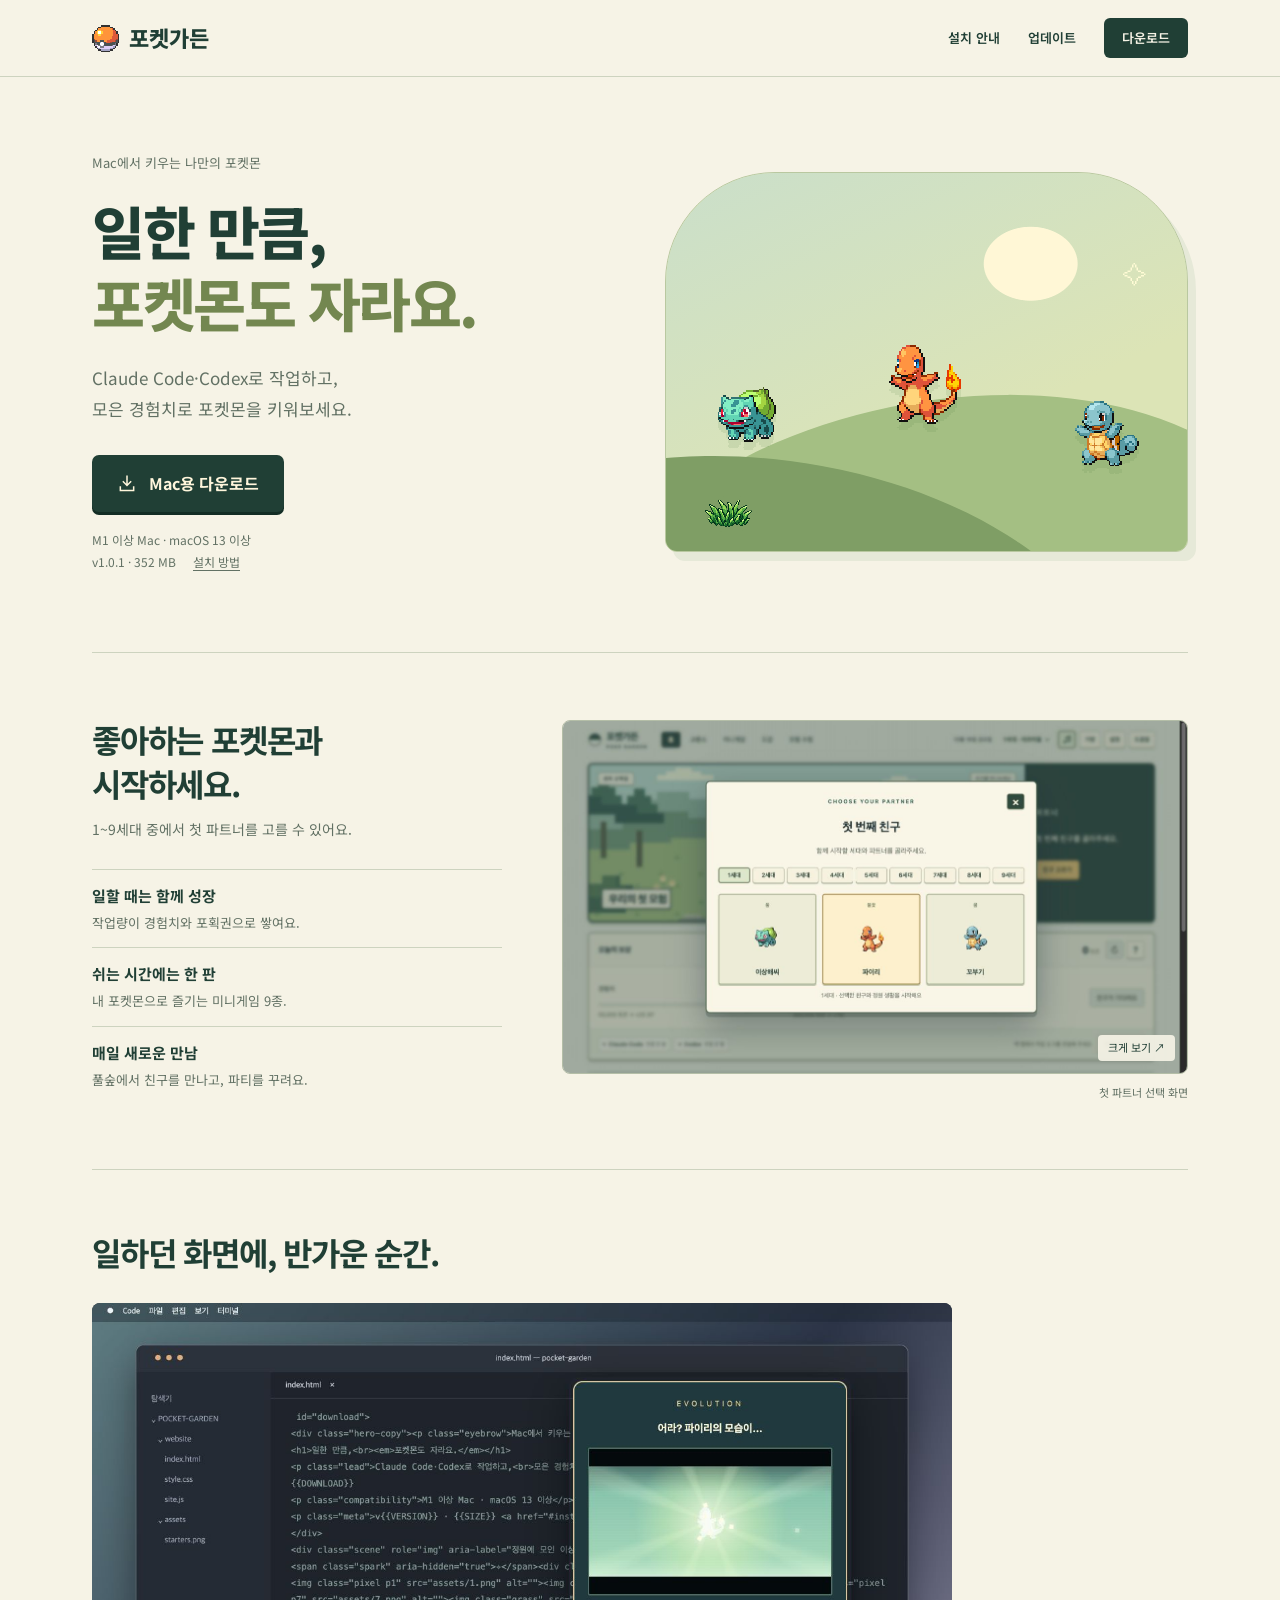
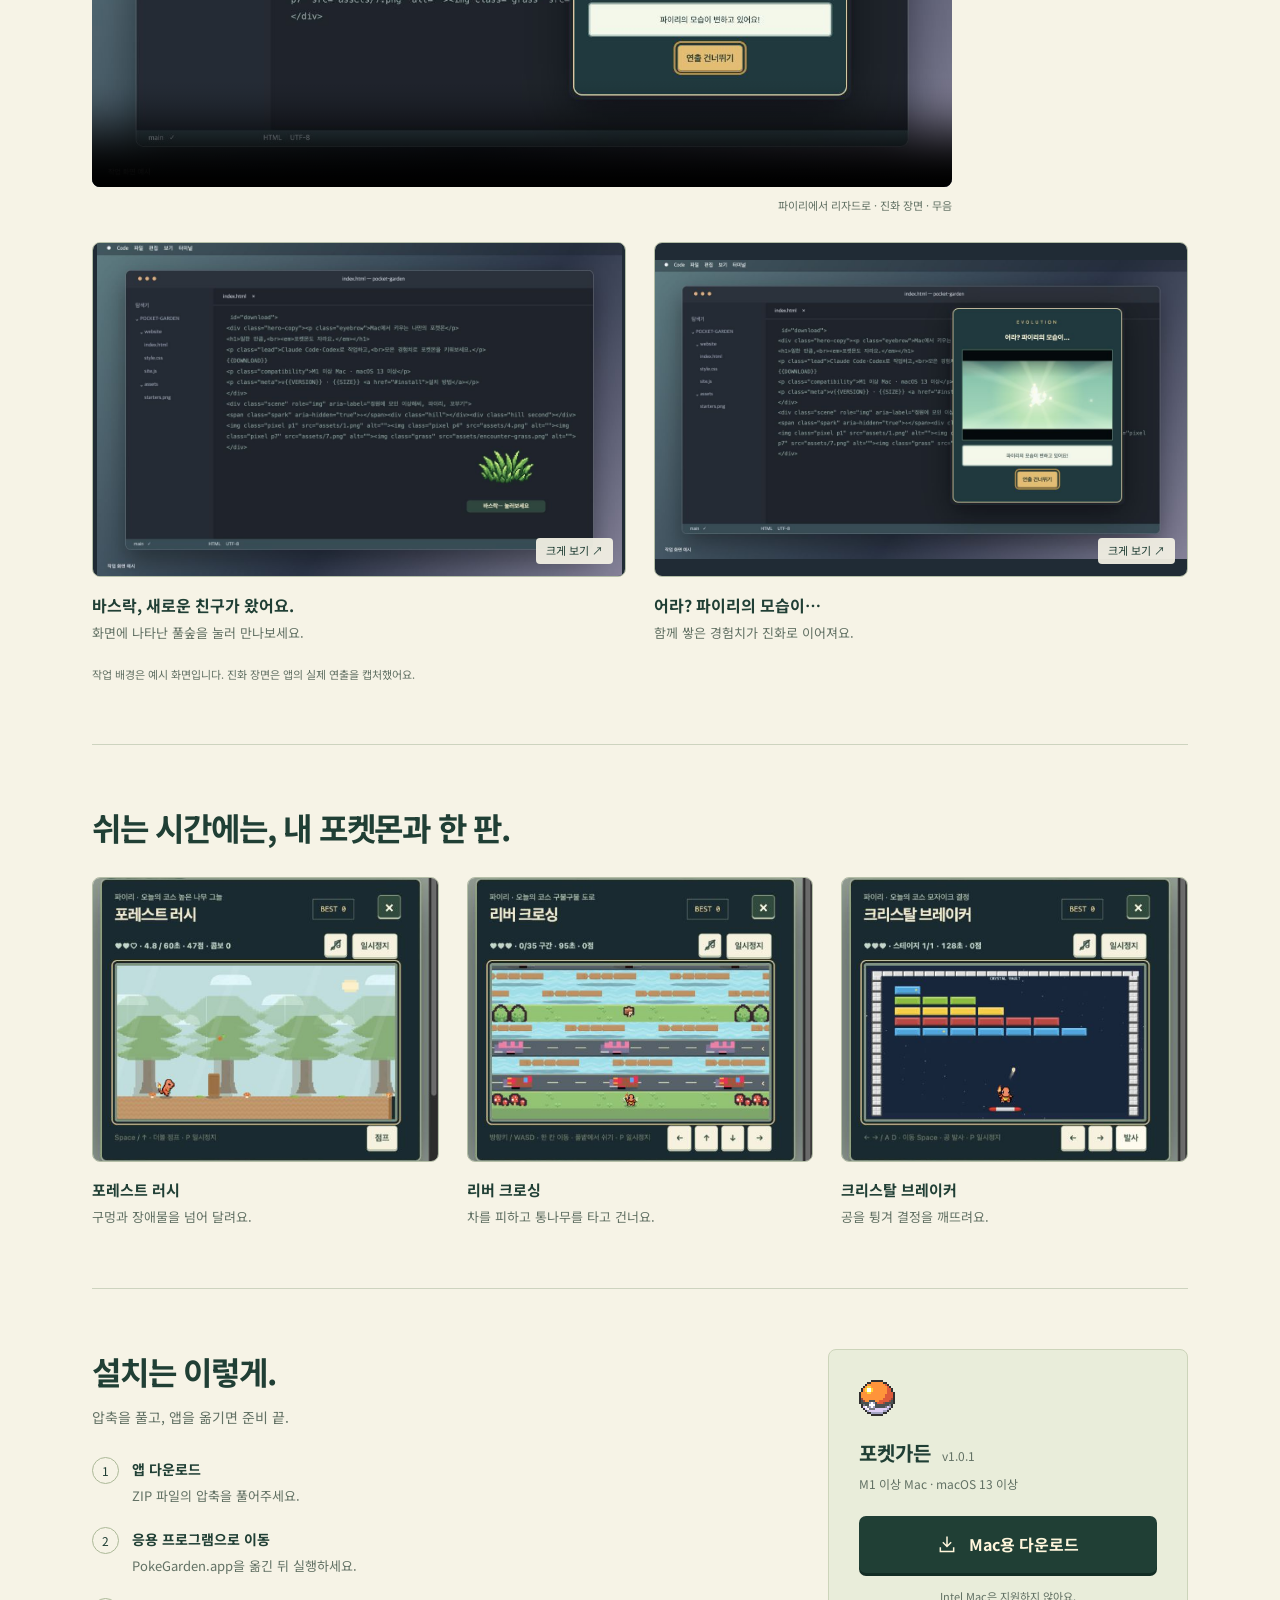
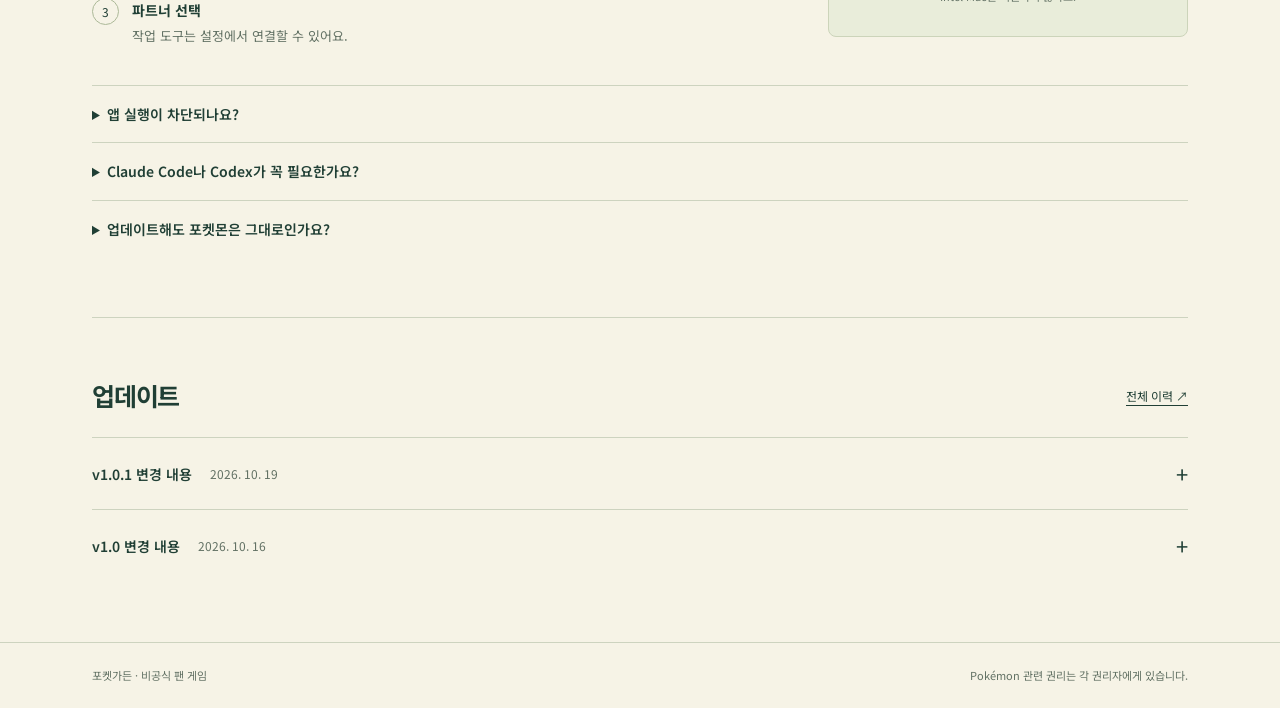
==== docs/index.html @ f998af47 "Update download website and release notes" ====
<!doctype html>
<html lang="ko">
<head>
<meta charset="utf-8"><meta name="viewport" content="width=device-width, initial-scale=1">
<meta name="description" content="Claude Code·Codex로 일한 만큼 포켓몬을 키우는 Mac 게임, 포켓가든. 앱 다운로드와 설치 안내를 확인하세요.">
<meta name="robots" content="noindex,nofollow"><title>포켓가든 — 일한 만큼, 포켓몬도 자라요</title>
<link rel="icon" href="assets/ball.png"><link rel="stylesheet" href="style.css?v=20261016-preview-guide">
</head>
<body>
<header class="site-header"><nav class="wrap" aria-label="주요 메뉴">
<a href="#" class="brand"><img src="assets/ball.png" alt="">포켓가든</a>
<div class="navlinks"><a href="#install">설치 안내</a><a href="#updates">업데이트</a><a class="navdownload" href="#download">다운로드</a></div>
</nav></header>
<main>
<div class="wrap">
<section class="hero" id="download">
<div class="hero-copy"><p class="eyebrow">Mac에서 키우는 나만의 포켓몬</p>
<h1>일한 만큼,<br><em>포켓몬도 자라요.</em></h1>
<p class="lead">Claude Code·Codex로 작업하고,<br>모은 경험치로 포켓몬을 키워보세요.</p>
<a class="download" href="https://github.com/JeonDoGyun/pocket-garden-release/releases/download/v1.0.1/PokeGarden-1.0.1-arm64.zip"><svg viewBox="0 0 24 24" aria-hidden="true"><path d="M12 3v12m-5-5 5 5 5-5M4 16v5h16v-5"/></svg>Mac용 다운로드</a>
<p class="compatibility">M1 이상 Mac · macOS 13 이상</p>
<p class="meta">v1.0.1 · 352 MB <a href="#install">설치 방법</a></p>
</div>
<div class="scene" role="img" aria-label="정원에 모인 이상해씨, 파이리, 꼬부기">
<span class="spark" aria-hidden="true">✧</span><div class="hill"></div><div class="hill second"></div>
<img class="pixel p1" src="assets/1.png" alt=""><img class="pixel p4" src="assets/4.png" alt=""><img class="pixel p7" src="assets/7.png" alt=""><img class="grass" src="assets/encounter-grass.png" alt="">
</div>
</section>
<section class="overview" aria-labelledby="overview-heading">
<div class="feature-copy"><h2 id="overview-heading">좋아하는 포켓몬과 <br>시작하세요.</h2>
<p class="section-lead">1~9세대 중에서 첫 파트너를 고를 수 있어요.</p>
<dl class="features">
<div><dt>일할 때는 함께 성장</dt><dd>작업량이 경험치와 포획권으로 쌓여요.</dd></div>
<div><dt>쉬는 시간에는 한 판</dt><dd>내 포켓몬으로 즐기는 미니게임 9종.</dd></div>
<div><dt>매일 새로운 만남</dt><dd>풀숲에서 친구를 만나고, 파티를 꾸려요.</dd></div>
</dl></div>
<figure><button class="shotbutton" data-image="assets/starters.png" aria-label="파트너 선택 화면 크게 보기"><img class="shot" src="assets/starters.png" alt="세대와 스타팅 포켓몬을 고르는 화면" loading="lazy"><span class="zoom-label" aria-hidden="true">크게 보기 ↗</span></button><figcaption>첫 파트너 선택 화면</figcaption></figure>
</section>
<section id="desktop-moments" class="desktop-moments section" aria-labelledby="desktop-heading">
<h2 id="desktop-heading">일하던 화면에, 반가운 순간.</h2>
<figure class="preview-film"><video controls muted playsinline preload="none" poster="assets/desktop-evolution.png" aria-label="파이리가 리자드로 진화하는 실제 앱 연출"><source src="assets/game-preview.mp4" type="video/mp4">동영상 재생을 지원하지 않는 브라우저입니다.</video><figcaption>파이리에서 리자드로 · 진화 장면 · 무음</figcaption></figure><div class="moment-grid">
<figure><button class="shotbutton" data-image="assets/desktop-grass.png" aria-label="작업 화면의 풀숲 크게 보기"><img class="shot" src="assets/desktop-grass.png" alt="코드 작업 화면 위에 나타난 풀숲과 바스락 안내" loading="lazy" width="1200" height="760"><span class="zoom-label" aria-hidden="true">크게 보기 ↗</span></button><figcaption><strong>바스락, 새로운 친구가 왔어요.</strong><span>화면에 나타난 풀숲을 눌러 만나보세요.</span></figcaption></figure>
<figure><button class="shotbutton" data-image="assets/desktop-evolution.png" aria-label="진화 애니메이션 크게 보기"><img class="shot" src="assets/desktop-evolution.png" alt="작업 화면 위에서 파이리가 빛에 둘러싸여 진화하는 장면" loading="lazy" width="1280" height="720"><span class="zoom-label" aria-hidden="true">크게 보기 ↗</span></button><figcaption><strong>어라? 파이리의 모습이…</strong><span>함께 쌓은 경험치가 진화로 이어져요.</span></figcaption></figure>
</div><p class="capture-note">작업 배경은 예시 화면입니다. 진화 장면은 앱의 실제 연출을 캡처했어요.</p>
</section>
<section class="section" id="play"><h2>쉬는 시간에는, 내 포켓몬과 한 판.</h2><div class="game-shots moment-grid"><figure><button class="shotbutton" data-image="assets/game-forest.png" aria-label="포레스트 러시 크게 보기"><img class="shot" src="assets/game-forest.png" alt="파이리로 플레이하는 포레스트 러시" loading="lazy" width="527" height="826"></button><figcaption><strong>포레스트 러시</strong><span>구멍과 장애물을 넘어 달려요.</span></figcaption></figure><figure><button class="shotbutton" data-image="assets/game-river.png" aria-label="리버 크로싱 크게 보기"><img class="shot" src="assets/game-river.png" alt="파이리로 플레이하는 리버 크로싱" loading="lazy" width="527" height="826"></button><figcaption><strong>리버 크로싱</strong><span>차를 피하고 통나무를 타고 건너요.</span></figcaption></figure><figure><button class="shotbutton" data-image="assets/game-crystal.png" aria-label="크리스탈 브레이커 크게 보기"><img class="shot" src="assets/game-crystal.png" alt="파이리로 플레이하는 크리스탈 브레이커" loading="lazy" width="527" height="826"></button><figcaption><strong>크리스탈 브레이커</strong><span>공을 튕겨 결정을 깨뜨려요.</span></figcaption></figure></div></section><section class="install section" id="install" aria-labelledby="install-heading">
<div><h2 id="install-heading">설치는 이렇게.</h2><p class="section-lead">압축을 풀고, 앱을 옮기면 준비 끝.</p>
<ol class="install-steps"><li><b>앱 다운로드</b><span>ZIP 파일의 압축을 풀어주세요.</span></li><li><b>응용 프로그램으로 이동</b><span>PokeGarden.app을 옮긴 뒤 실행하세요.</span></li><li><b>파트너 선택</b><span>작업 도구는 설정에서 연결할 수 있어요.</span></li></ol>
</div>
<aside class="download-panel" aria-label="앱 다운로드"><img src="assets/ball.png" alt="" width="36" height="36"><h3>포켓가든 <span>v1.0.1</span></h3><p>M1 이상 Mac · macOS 13 이상</p><a class="download" href="https://github.com/JeonDoGyun/pocket-garden-release/releases/download/v1.0.1/PokeGarden-1.0.1-arm64.zip"><svg viewBox="0 0 24 24" aria-hidden="true"><path d="M12 3v12m-5-5 5 5 5-5M4 16v5h16v-5"/></svg>Mac용 다운로드</a><small>Intel Mac은 지원하지 않아요.</small></aside>
<div class="faq">
<details><summary>앱 실행이 차단되나요?</summary><p>현재는 Apple 공증을 받지 않은 테스트 버전이라 macOS에서 실행이 제한될 수 있어요. 표시된 안내를 배포자에게 전달해 주세요.</p></details>
<details><summary>Claude Code나 Codex가 꼭 필요한가요?</summary><p>작업 보상을 받으려면 둘 중 하나를 연결해야 해요. 연결 없이도 포켓몬 포획과 미니게임을 즐길 수 있어요. 선택한 로컬 기록 폴더에서 입·출력 토큰 수를 집계해요. 집계 정보는 내 맥에 저장하며, 대화 본문을 집계 파일에 저장하거나 집계를 위해 서버로 전송하지 않아요.</p></details>
<details><summary>업데이트해도 포켓몬은 그대로인가요?</summary><p>진행 상황은 앱과 별도로 저장돼요. 1.0.1부터 앱의 업데이트 확인에서 새 버전을 설치할 수 있어요. 기존 1.0은 이번 한 번 새 앱으로 교체해 주세요. 업데이트 전 설정에서 저장 파일을 내보내 두세요.</p></details>
</div>
</section>
<section class="updates section" id="updates" aria-labelledby="updates-heading"><div class="updates-heading"><h2 id="updates-heading">업데이트</h2><a class="textlink" href="release-notes.html">전체 이력 ↗</a></div><div><details class="release-toggle"><summary><span>v1.0.1 변경 내용</span><time datetime="2026-10-19">2026. 10. 19</time></summary><h4>앱 업데이트</h4><ul><li>새 버전 알림과 앱 안에서 업데이트하는 기능을 추가했습니다.</li><li>앱 메뉴·메뉴 막대·설정에서 업데이트를 확인할 수 있습니다.</li><li>업데이트 창에서 이번 버전의 변경 내용을 볼 수 있습니다.</li></ul><h4>화면 수정</h4><ul><li>미니게임 결과 창의 다시 도전·정원으로 버튼 높이와 정렬을 맞췄습니다.</li><li>내용이 긴 창을 스크롤해도 제목과 안내 문구가 위에 고정되고, 창 안쪽 여백을 좌우 고르게 맞췄습니다.</li><li>창이 좁을 때 상단 메뉴·음악 패널·도감 검색이 잘리거나 겹치지 않도록 배치를 고쳤습니다.</li></ul></details><details class="release-toggle"><summary><span>v1.0 변경 내용</span><time datetime="2026-10-16">2026. 10. 16</time></summary><h4>첫 번째 배포</h4><ul><li>Claude Code와 Codex의 입·출력 토큰을 경험치와 포획권으로 연결합니다.</li><li>1~9세대 포켓몬을 만나고, 최대 네 마리의 파티를 함께 키울 수 있습니다.</li><li>매일 바뀌는 코스의 미니게임 9종과 아이템 교환소를 제공합니다.</li></ul><h4>미니게임 개선</h4><ul><li>포레스트 러시에 낭떠러지와 튀면서 굴러오는 통나무를 추가했습니다.</li><li>윈드 글라이더에 네 방향 기류와 움직이는 관문을 추가했습니다.</li><li>스카이 바운드에 높이 도약하는 발판을 추가했습니다.</li></ul><h4>설치 안내</h4><ul><li>Apple Silicon Mac과 macOS 13 이상을 지원합니다.</li><li>Python 런타임이 포함되어 별도로 설치하지 않아도 됩니다.</li><li>현재 버전은 수동 다운로드 방식입니다. 앱 내 자동 업데이트는 준비 중입니다.</li></ul></details></div></section>
</div>
</main>
<footer><div class="wrap"><span>포켓가든 · 비공식 팬 게임</span><span>Pokémon 관련 권리는 각 권리자에게 있습니다.</span></div></footer>
<dialog id="image-viewer" aria-label="게임 화면 확대"><img alt=""><button type="button">닫기</button></dialog>
<dialog id="install-guide" aria-labelledby="guide-title"><button class="guide-close" type="button" aria-label="설치 안내 닫기">×</button><h2 id="guide-title">다운로드 후, 이렇게 시작하세요.</h2><p>다운로드가 시작되지 않으면 아래 버튼을 눌러주세요.</p><ol class="install-steps"><li><b>압축 풀기</b><span>다운로드 폴더에서 ZIP 파일을 열어주세요.</span></li><li><b>앱 옮기기</b><span>PokeGarden.app을 응용 프로그램 폴더로 옮겨 실행하세요.</span></li><li><b>첫 친구 고르기</b><span>원하는 세대와 스타팅 포켓몬을 선택하세요. 작업 도구 연결은 나중에 해도 돼요.</span></li></ol><details><summary>macOS에서 실행이 차단된다면</summary><p>Apple 공증을 받지 않은 테스트 버전입니다. 표시된 안내를 배포자에게 전달해 주세요.</p></details><a class="download guide-retry">다시 다운로드</a></dialog><script src="site.js?v=20261016-guide"></script>
</body></html>
---- docs/style.css ----
@import url('https://fonts.googleapis.com/css2?family=Noto+Sans+KR:wght@400;500;600;700;800;900&display=swap');
:root{--paper:#f6f3e6;--ink:#203f35;--muted:#627164;--line:#cdd3bf;--green:#738750}*{box-sizing:border-box}html{scroll-behavior:smooth;scroll-padding-top:90px}body{margin:0;background:var(--paper);color:var(--ink);font-family:'Noto Sans KR','Apple SD Gothic Neo',sans-serif;word-break:keep-all;line-height:1.6}a{color:inherit}button{font:inherit}button,a{-webkit-tap-highlight-color:transparent}a:focus-visible,button:focus-visible,summary:focus-visible{outline:3px solid #ad6a20;outline-offset:5px}.wrap{max-width:1160px;margin:auto;padding:0 32px}.site-header{border-bottom:1px solid var(--line);background:#f6f3e6f2;position:sticky;top:0;z-index:5;backdrop-filter:blur(12px)}nav{height:76px;display:flex;align-items:center;justify-content:space-between;gap:20px}.brand{display:flex;align-items:center;gap:10px;text-decoration:none;font-weight:800;font-size:22px}.brand img{width:27px;image-rendering:pixelated}.navlinks{display:flex;align-items:center;gap:28px;font-size:13px;font-weight:600}.navlinks a{text-decoration:none}.navlinks a:hover{text-decoration:underline;text-underline-offset:4px}.navdownload{background:var(--ink);color:var(--paper);padding:10px 18px;border-radius:6px}.hero{padding:76px 0 80px;display:grid;grid-template-columns:1fr 1fr;gap:50px;align-items:center}.eyebrow{font-size:13px;color:var(--muted);margin:0}.hero h1{font-size:clamp(38px,4.5vw,60px);letter-spacing:-2.5px;line-height:1.25;font-weight:800;margin:20px 0 24px}.hero h1 em{font-style:normal;color:var(--green)}.lead{font-size:17px;color:var(--muted);line-height:1.85;margin:0 0 30px}.download{display:inline-flex;align-items:center;justify-content:center;gap:12px;padding:16px 25px;min-height:56px;border-radius:7px;background:var(--ink);color:#fff6dc;text-decoration:none;font-weight:700;font-size:16px;box-shadow:0 3px 0 #132d25;transition:background .15s}.download:hover{background:#315743}.download svg{width:20px;height:20px;fill:none;stroke:currentColor;stroke-width:1.8}.compatibility{font-size:12px;margin:18px 0 3px;color:var(--muted)}.meta{font-size:12px;color:var(--muted);margin:0}.meta a{margin-left:14px;text-underline-offset:3px}.scene{position:relative;min-height:380px;background:#dbe5bc;overflow:hidden;border-radius:110px 110px 12px 12px;border:1px solid #b9c8a0;box-shadow:8px 9px 0 #e6e9d8;isolation:isolate}.scene:before{content:'';position:absolute;inset:0;background:radial-gradient(ellipse at 70% 24%,#fff7d6 0 9%,transparent 9.2%),linear-gradient(155deg,#cadfca,#dce4b6 65%);z-index:-2}.hill{position:absolute;width:700px;height:400px;left:-75px;bottom:-250px;background:#a4bf83;border-radius:50%;transform:rotate(-10deg);z-index:-1}.hill.second{bottom:-310px;left:-240px;background:#7f9e65;transform:rotate(9deg)}.scene .pixel{position:absolute;width:160px;height:160px;object-fit:contain;image-rendering:pixelated;filter:drop-shadow(0 8px 0 #4d75441c)}.scene .p1{left:1%;bottom:54px}.scene .p4{left:32%;bottom:80px;width:180px;height:180px}.scene .p7{right:0;bottom:38px}.scene .grass{position:absolute;width:65px;bottom:18px;left:30px;image-rendering:pixelated}.spark{position:absolute;font:24px Georgia;color:#fffbd5;top:90px;right:40px}h2{font-size:32px;letter-spacing:-1.2px;line-height:1.4;margin:0}p{margin-top:0}.section-lead{font-size:14px;color:var(--muted);margin:12px 0 0}.overview{border-top:1px solid var(--line);padding:64px 0;display:grid;grid-template-columns:.85fr 1.3fr;gap:60px;align-items:center}.features{margin:28px 0 0}.features>div{padding:14px 0;border-top:1px solid var(--line)}.features dt{font-size:15px;font-weight:700}.features dd{font-size:13px;color:var(--muted);margin:5px 0 0}figure{margin:0;min-width:0}.shotbutton{position:relative;display:block;width:100%;padding:0;border:1px solid #b4bea7;border-radius:8px;overflow:hidden;cursor:zoom-in;background:#dde3cf}.shot{width:100%;height:auto;display:block}.zoom-label{position:absolute;right:12px;bottom:12px;background:#f6f3e6eb;border-radius:4px;padding:4px 10px;font-size:11px;color:var(--ink)}figcaption{text-align:right;font-size:11px;color:var(--muted);padding-top:10px}.section{border-top:1px solid var(--line);padding:60px 0}.install{display:grid;grid-template-columns:1fr 360px;gap:38px 80px}.install-steps{list-style:none;counter-reset:install;display:grid;gap:20px;padding:0;margin:28px 0 0}.install-steps li{counter-increment:install;position:relative;padding-left:40px}.install-steps li:before{content:counter(install);position:absolute;left:0;top:1px;width:25px;height:25px;border:1px solid #acb998;text-align:center;border-radius:50%;font-size:12px;line-height:25px}.install-steps b{font-size:14px}.install-steps span{display:block;font-size:13px;color:var(--muted);margin-top:4px}.download-panel{padding:30px;background:#e9edda;border:1px solid #ccd4ba;border-radius:8px;align-self:start}.download-panel img{image-rendering:pixelated}.download-panel h3{margin:15px 0 5px;font-size:20px}.download-panel h3 span{font-weight:400;font-size:12px;margin-left:5px;color:var(--muted)}.download-panel p{font-size:12px;color:var(--muted);margin:0 0 22px}.download-panel .download{width:100%;padding-left:12px;padding-right:12px}.download-panel small{display:block;text-align:center;font-size:11px;color:var(--muted);margin-top:15px}.faq{grid-column:1/-1}.faq details{border-top:1px solid var(--line);padding:17px 0}.faq summary,.release-toggle summary{cursor:pointer;font-size:14px;font-weight:600}.faq p{font-size:13px;color:var(--muted);line-height:1.9;margin:12px 0 0;max-width:730px}.updates-heading{display:flex;justify-content:space-between;gap:20px;align-items:center;margin-bottom:24px}.updates-heading h2{font-size:25px}.textlink{font-size:12px;text-underline-offset:4px}.release-toggle{border-top:1px solid var(--line);padding:18px 0}.release-toggle summary{display:flex;align-items:center;gap:18px;list-style:none}.release-toggle summary::-webkit-details-marker{display:none}.release-toggle summary:after{content:'+';margin-left:auto;font-size:22px;font-weight:400}.release-toggle[open] summary:after{content:'−'}.release-toggle time{font-size:12px;color:var(--muted);font-weight:400}.release-toggle h4{font-size:13px;margin:20px 0 8px}.release-toggle ul{padding-left:19px;font-size:13px;color:var(--muted);line-height:1.9}.release-toggle p{font-size:13px;color:var(--muted)}footer{border-top:1px solid var(--line);padding:24px 0;font-size:11px;color:var(--muted)}footer .wrap{display:flex;justify-content:space-between;gap:20px}dialog{border:0;padding:16px;max-width:min(92vw,1080px);max-height:90vh;background:var(--paper);border-radius:10px}dialog::backdrop{background:#10271edd;backdrop-filter:blur(6px)}dialog img{max-width:100%;max-height:76vh;display:block;margin:auto}dialog button{display:block;margin:12px 0 0 auto;padding:9px 16px;background:var(--ink);color:white;border:0;border-radius:4px}.pending{background:#586c5d}.download-state{font-size:12px;color:var(--muted);margin:12px 0 0}.release-page{max-width:780px;padding:48px 24px;margin:auto}.release-page h1{font-size:30px}.release-page .release header{display:flex;justify-content:space-between;align-items:center}.release-page .release{border-top:1px solid var(--line);padding:20px 0}.release-page time,.release-page li{color:var(--muted);font-size:14px}.release-page li{margin:8px 0}@media(max-width:800px){.wrap{padding:0 22px}nav{height:68px}.brand{font-size:19px}.navlinks{gap:18px}.navlinks>a:first-child{display:none}.navdownload{padding:9px 12px}.hero{grid-template-columns:1fr;padding:38px 0 44px;gap:30px}.hero h1{font-size:42px;letter-spacing:-1.8px}.lead{font-size:15px;margin-bottom:24px}.scene{min-height:260px;border-radius:80px 80px 8px 8px}.scene .pixel{width:125px;height:125px}.scene .p1{left:0;bottom:24px}.scene .p4{left:31%;bottom:44px;width:135px;height:135px}.scene .p7{right:-5px;bottom:10px}.scene .grass{width:45px;bottom:10px;left:22px}.spark{top:50px;right:25px}.hill{bottom:-300px}.hill.second{bottom:-355px}.overview{grid-template-columns:1fr;padding:40px 0;gap:24px}.overview h2 br{display:none}h2{font-size:26px}.features{margin-top:20px}.install{grid-template-columns:1fr;gap:28px}.section{padding:40px 0}.download-panel{padding:24px}.faq{grid-column:auto}.release-toggle summary{gap:12px}footer .wrap{display:grid;gap:5px}.hero-copy .download{width:100%;max-width:350px}.compatibility{margin-top:16px}}@media(max-width:360px){.wrap{padding:0 16px}.hero h1{font-size:36px}.navlinks{gap:12px}.brand{font-size:17px}}@media(prefers-reduced-motion:reduce){html{scroll-behavior:auto}.download{transition:none}}

.moment-grid{display:grid;grid-template-columns:1fr 1fr;gap:28px;margin-top:28px}.moment-grid .shot{aspect-ratio:16/10;object-fit:contain;background:#202b35}.moment-grid figcaption{text-align:left;padding-top:16px}.moment-grid figcaption strong{display:block;font-size:16px;color:var(--ink);font-weight:700}.moment-grid figcaption span{display:block;font-size:13px;margin-top:5px}.capture-note{font-size:11px;color:var(--muted);margin:22px 0 0}@media(max-width:800px){.moment-grid{grid-template-columns:1fr;gap:28px}.moment-grid figcaption strong{font-size:15px}}

.preview-film{margin-top:28px;max-width:860px}.preview-film video{display:block;width:100%;aspect-ratio:16/9;background:#202b35;border-radius:8px}.game-shots{grid-template-columns:repeat(3,minmax(0,1fr))}.game-shots .shot{aspect-ratio:1.22;object-fit:cover;object-position:center}.game-shots figcaption strong{font-size:15px}#install-guide{width:min(92vw,560px);padding:32px}#install-guide h2{font-size:24px;padding-right:28px}#install-guide p{font-size:14px;color:var(--muted);margin-top:14px}#install-guide .guide-close{position:absolute;right:16px;top:12px;margin:0;font-size:20px}#install-guide details{margin:24px 0;font-size:14px}#install-guide .download{font-size:14px}.guide-retry:not([href]){display:none}@media(max-width:800px){.game-shots{grid-template-columns:1fr}.game-shots .shot{aspect-ratio:1.22}#install-guide{padding:24px}#install-guide h2{font-size:21px}}
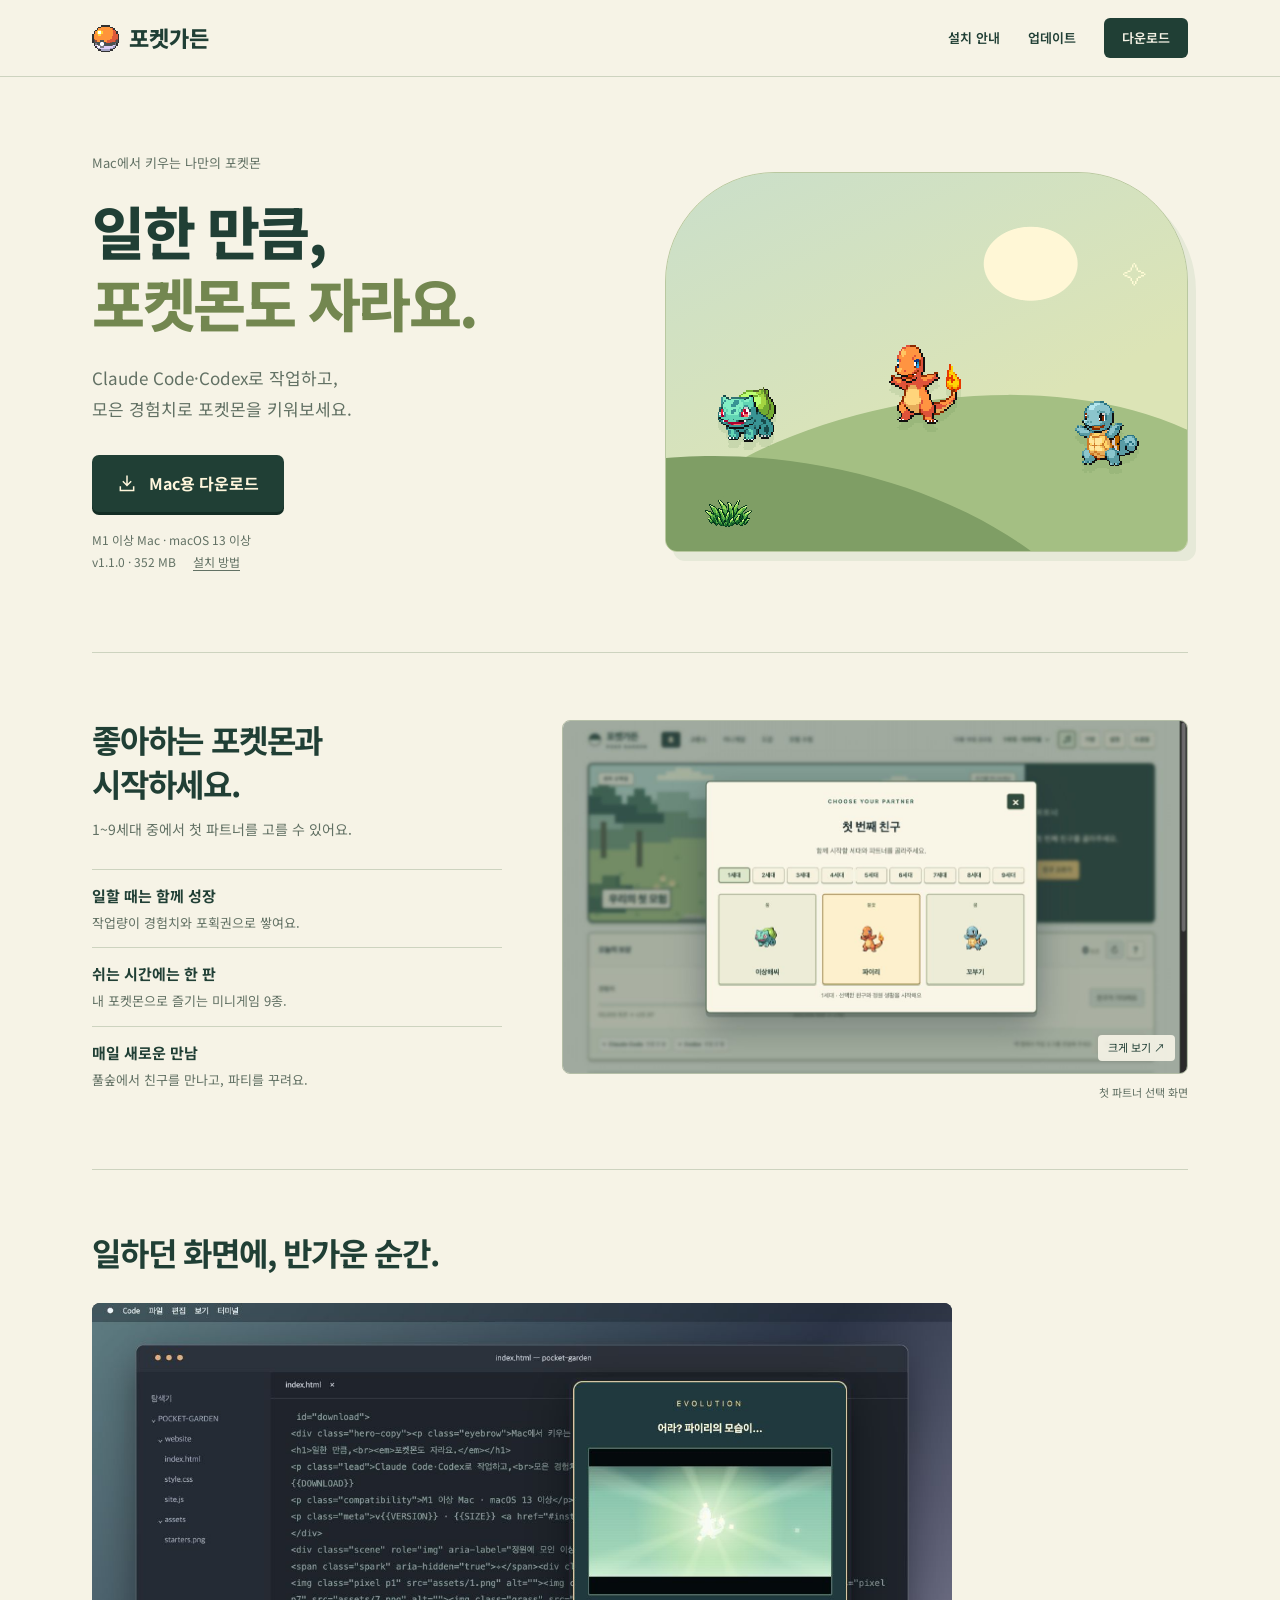
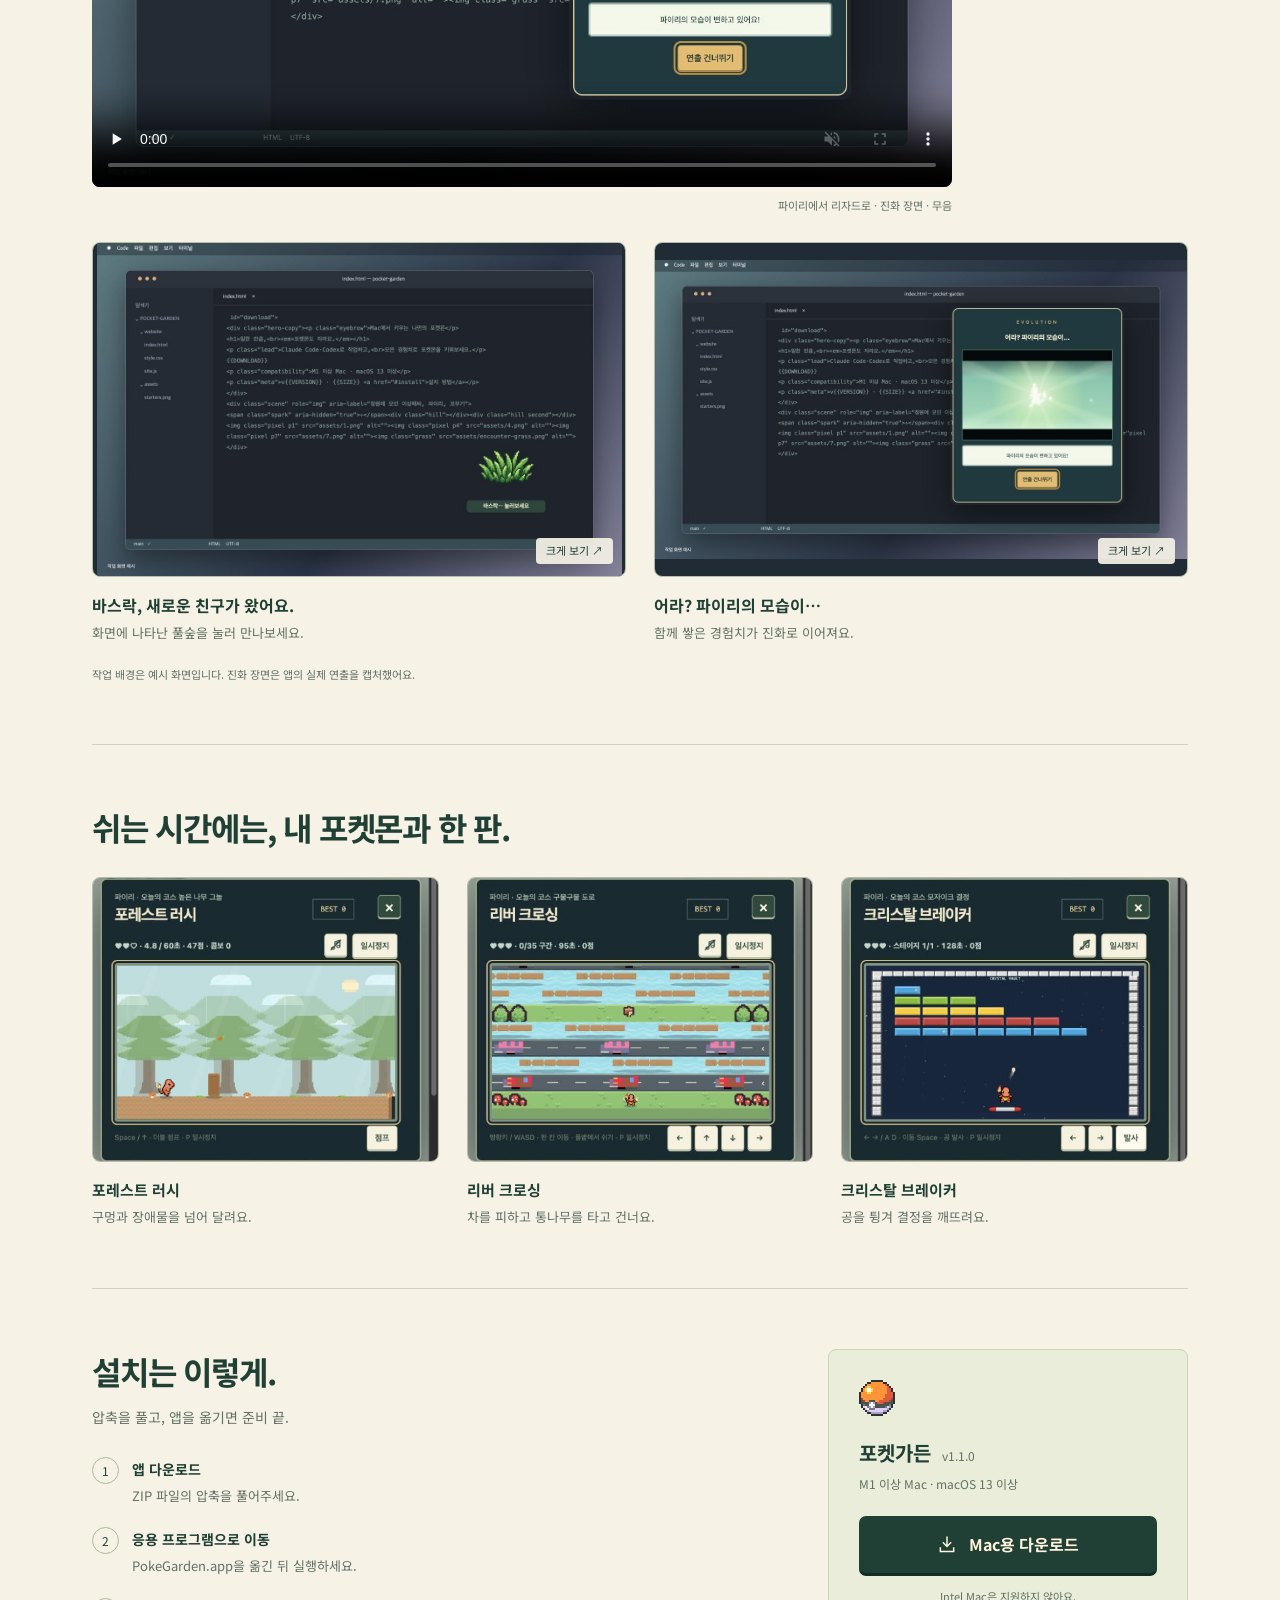
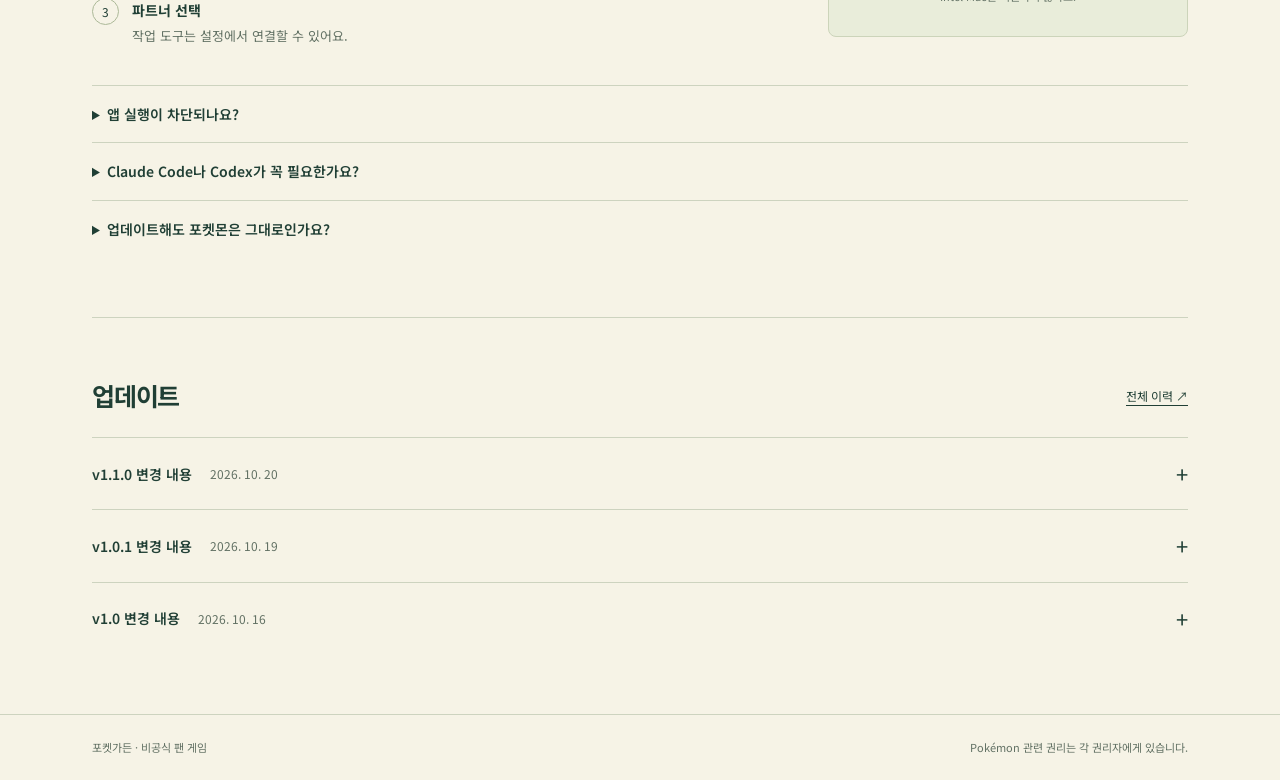
==== commit d2b3bb92: "Update download website and release notes" ====
--- a/docs/index.html
+++ b/docs/index.html
@@ -17,9 +17,9 @@
 <div class="hero-copy"><p class="eyebrow">Mac에서 키우는 나만의 포켓몬</p>
 <h1>일한 만큼,<br><em>포켓몬도 자라요.</em></h1>
 <p class="lead">Claude Code·Codex로 작업하고,<br>모은 경험치로 포켓몬을 키워보세요.</p>
-<a class="download" href="https://github.com/JeonDoGyun/pocket-garden-release/releases/download/v1.0.1/PokeGarden-1.0.1-arm64.zip"><svg viewBox="0 0 24 24" aria-hidden="true"><path d="M12 3v12m-5-5 5 5 5-5M4 16v5h16v-5"/></svg>Mac용 다운로드</a>
+<a class="download" href="https://github.com/JeonDoGyun/pocket-garden-release/releases/download/v1.1.0/PokeGarden-1.1.0-arm64.zip"><svg viewBox="0 0 24 24" aria-hidden="true"><path d="M12 3v12m-5-5 5 5 5-5M4 16v5h16v-5"/></svg>Mac용 다운로드</a>
 <p class="compatibility">M1 이상 Mac · macOS 13 이상</p>
-<p class="meta">v1.0.1 · 352 MB <a href="#install">설치 방법</a></p>
+<p class="meta">v1.1.0 · 352 MB <a href="#install">설치 방법</a></p>
 </div>
 <div class="scene" role="img" aria-label="정원에 모인 이상해씨, 파이리, 꼬부기">
 <span class="spark" aria-hidden="true">✧</span><div class="hill"></div><div class="hill second"></div>
@@ -47,14 +47,14 @@
 <div><h2 id="install-heading">설치는 이렇게.</h2><p class="section-lead">압축을 풀고, 앱을 옮기면 준비 끝.</p>
 <ol class="install-steps"><li><b>앱 다운로드</b><span>ZIP 파일의 압축을 풀어주세요.</span></li><li><b>응용 프로그램으로 이동</b><span>PokeGarden.app을 옮긴 뒤 실행하세요.</span></li><li><b>파트너 선택</b><span>작업 도구는 설정에서 연결할 수 있어요.</span></li></ol>
 </div>
-<aside class="download-panel" aria-label="앱 다운로드"><img src="assets/ball.png" alt="" width="36" height="36"><h3>포켓가든 <span>v1.0.1</span></h3><p>M1 이상 Mac · macOS 13 이상</p><a class="download" href="https://github.com/JeonDoGyun/pocket-garden-release/releases/download/v1.0.1/PokeGarden-1.0.1-arm64.zip"><svg viewBox="0 0 24 24" aria-hidden="true"><path d="M12 3v12m-5-5 5 5 5-5M4 16v5h16v-5"/></svg>Mac용 다운로드</a><small>Intel Mac은 지원하지 않아요.</small></aside>
+<aside class="download-panel" aria-label="앱 다운로드"><img src="assets/ball.png" alt="" width="36" height="36"><h3>포켓가든 <span>v1.1.0</span></h3><p>M1 이상 Mac · macOS 13 이상</p><a class="download" href="https://github.com/JeonDoGyun/pocket-garden-release/releases/download/v1.1.0/PokeGarden-1.1.0-arm64.zip"><svg viewBox="0 0 24 24" aria-hidden="true"><path d="M12 3v12m-5-5 5 5 5-5M4 16v5h16v-5"/></svg>Mac용 다운로드</a><small>Intel Mac은 지원하지 않아요.</small></aside>
 <div class="faq">
 <details><summary>앱 실행이 차단되나요?</summary><p>현재는 Apple 공증을 받지 않은 테스트 버전이라 macOS에서 실행이 제한될 수 있어요. 표시된 안내를 배포자에게 전달해 주세요.</p></details>
 <details><summary>Claude Code나 Codex가 꼭 필요한가요?</summary><p>작업 보상을 받으려면 둘 중 하나를 연결해야 해요. 연결 없이도 포켓몬 포획과 미니게임을 즐길 수 있어요. 선택한 로컬 기록 폴더에서 입·출력 토큰 수를 집계해요. 집계 정보는 내 맥에 저장하며, 대화 본문을 집계 파일에 저장하거나 집계를 위해 서버로 전송하지 않아요.</p></details>
 <details><summary>업데이트해도 포켓몬은 그대로인가요?</summary><p>진행 상황은 앱과 별도로 저장돼요. 1.0.1부터 앱의 업데이트 확인에서 새 버전을 설치할 수 있어요. 기존 1.0은 이번 한 번 새 앱으로 교체해 주세요. 업데이트 전 설정에서 저장 파일을 내보내 두세요.</p></details>
 </div>
 </section>
-<section class="updates section" id="updates" aria-labelledby="updates-heading"><div class="updates-heading"><h2 id="updates-heading">업데이트</h2><a class="textlink" href="release-notes.html">전체 이력 ↗</a></div><div><details class="release-toggle"><summary><span>v1.0.1 변경 내용</span><time datetime="2026-10-19">2026. 10. 19</time></summary><h4>앱 업데이트</h4><ul><li>새 버전 알림과 앱 안에서 업데이트하는 기능을 추가했습니다.</li><li>앱 메뉴·메뉴 막대·설정에서 업데이트를 확인할 수 있습니다.</li><li>업데이트 창에서 이번 버전의 변경 내용을 볼 수 있습니다.</li></ul><h4>화면 수정</h4><ul><li>미니게임 결과 창의 다시 도전·정원으로 버튼 높이와 정렬을 맞췄습니다.</li><li>내용이 긴 창을 스크롤해도 제목과 안내 문구가 위에 고정되고, 창 안쪽 여백을 좌우 고르게 맞췄습니다.</li><li>창이 좁을 때 상단 메뉴·음악 패널·도감 검색이 잘리거나 겹치지 않도록 배치를 고쳤습니다.</li></ul></details><details class="release-toggle"><summary><span>v1.0 변경 내용</span><time datetime="2026-10-16">2026. 10. 16</time></summary><h4>첫 번째 배포</h4><ul><li>Claude Code와 Codex의 입·출력 토큰을 경험치와 포획권으로 연결합니다.</li><li>1~9세대 포켓몬을 만나고, 최대 네 마리의 파티를 함께 키울 수 있습니다.</li><li>매일 바뀌는 코스의 미니게임 9종과 아이템 교환소를 제공합니다.</li></ul><h4>미니게임 개선</h4><ul><li>포레스트 러시에 낭떠러지와 튀면서 굴러오는 통나무를 추가했습니다.</li><li>윈드 글라이더에 네 방향 기류와 움직이는 관문을 추가했습니다.</li><li>스카이 바운드에 높이 도약하는 발판을 추가했습니다.</li></ul><h4>설치 안내</h4><ul><li>Apple Silicon Mac과 macOS 13 이상을 지원합니다.</li><li>Python 런타임이 포함되어 별도로 설치하지 않아도 됩니다.</li><li>현재 버전은 수동 다운로드 방식입니다. 앱 내 자동 업데이트는 준비 중입니다.</li></ul></details></div></section>
+<section class="updates section" id="updates" aria-labelledby="updates-heading"><div class="updates-heading"><h2 id="updates-heading">업데이트</h2><a class="textlink" href="release-notes.html">전체 이력 ↗</a></div><div><details class="release-toggle"><summary><span>v1.1.0 변경 내용</span><time datetime="2026-10-20">2026. 10. 20</time></summary><h4>쿠폰과 보상권</h4><ul><li>설정에서 쿠폰 코드를 등록할 수 있고, 등록이 끝나면 완료 알림을 띄웁니다.</li><li>등록한 쿠폰은 보상권이 되어 가방에 보관됩니다.</li><li>선택권으로 전체 포켓몬이나 도구 중 원하는 하나를 이름·도감 번호·세대로 찾아 고를 수 있습니다.</li><li>랜덤권을 사용하면 뽑기 기계 연출과 함께 선물이 나오고, 연출은 건너뛸 수 있습니다.</li><li>받은 포켓몬은 짧은 등장 인사 후 제자리에서 움직이며, 쿠폰으로 만난 친구는 모험 수첩에 기록됩니다.</li></ul><h4>화면 수정</h4><ul><li>도구를 지닌 포켓몬 옆에 지닌 도구 표시를 추가했습니다.</li><li>설정 창이 열려 있어도 알림이 창 위에 또렷하게 보이도록 고쳤습니다.</li></ul></details><details class="release-toggle"><summary><span>v1.0.1 변경 내용</span><time datetime="2026-10-19">2026. 10. 19</time></summary><h4>앱 업데이트</h4><ul><li>새 버전 알림과 앱 안에서 업데이트하는 기능을 추가했습니다.</li><li>앱 메뉴·메뉴 막대·설정에서 업데이트를 확인할 수 있습니다.</li><li>업데이트 창에서 이번 버전의 변경 내용을 볼 수 있습니다.</li></ul><h4>화면 수정</h4><ul><li>미니게임 결과 창의 다시 도전·정원으로 버튼 높이와 정렬을 맞췄습니다.</li><li>내용이 긴 창을 스크롤해도 제목과 안내 문구가 위에 고정되고, 창 안쪽 여백을 좌우 고르게 맞췄습니다.</li><li>창이 좁을 때 상단 메뉴·음악 패널·도감 검색이 잘리거나 겹치지 않도록 배치를 고쳤습니다.</li></ul></details><details class="release-toggle"><summary><span>v1.0 변경 내용</span><time datetime="2026-10-16">2026. 10. 16</time></summary><h4>첫 번째 배포</h4><ul><li>Claude Code와 Codex의 입·출력 토큰을 경험치와 포획권으로 연결합니다.</li><li>1~9세대 포켓몬을 만나고, 최대 네 마리의 파티를 함께 키울 수 있습니다.</li><li>매일 바뀌는 코스의 미니게임 9종과 아이템 교환소를 제공합니다.</li></ul><h4>미니게임 개선</h4><ul><li>포레스트 러시에 낭떠러지와 튀면서 굴러오는 통나무를 추가했습니다.</li><li>윈드 글라이더에 네 방향 기류와 움직이는 관문을 추가했습니다.</li><li>스카이 바운드에 높이 도약하는 발판을 추가했습니다.</li></ul><h4>설치 안내</h4><ul><li>Apple Silicon Mac과 macOS 13 이상을 지원합니다.</li><li>Python 런타임이 포함되어 별도로 설치하지 않아도 됩니다.</li><li>현재 버전은 수동 다운로드 방식입니다. 앱 내 자동 업데이트는 준비 중입니다.</li></ul></details></div></section>
 </div>
 </main>
 <footer><div class="wrap"><span>포켓가든 · 비공식 팬 게임</span><span>Pokémon 관련 권리는 각 권리자에게 있습니다.</span></div></footer>
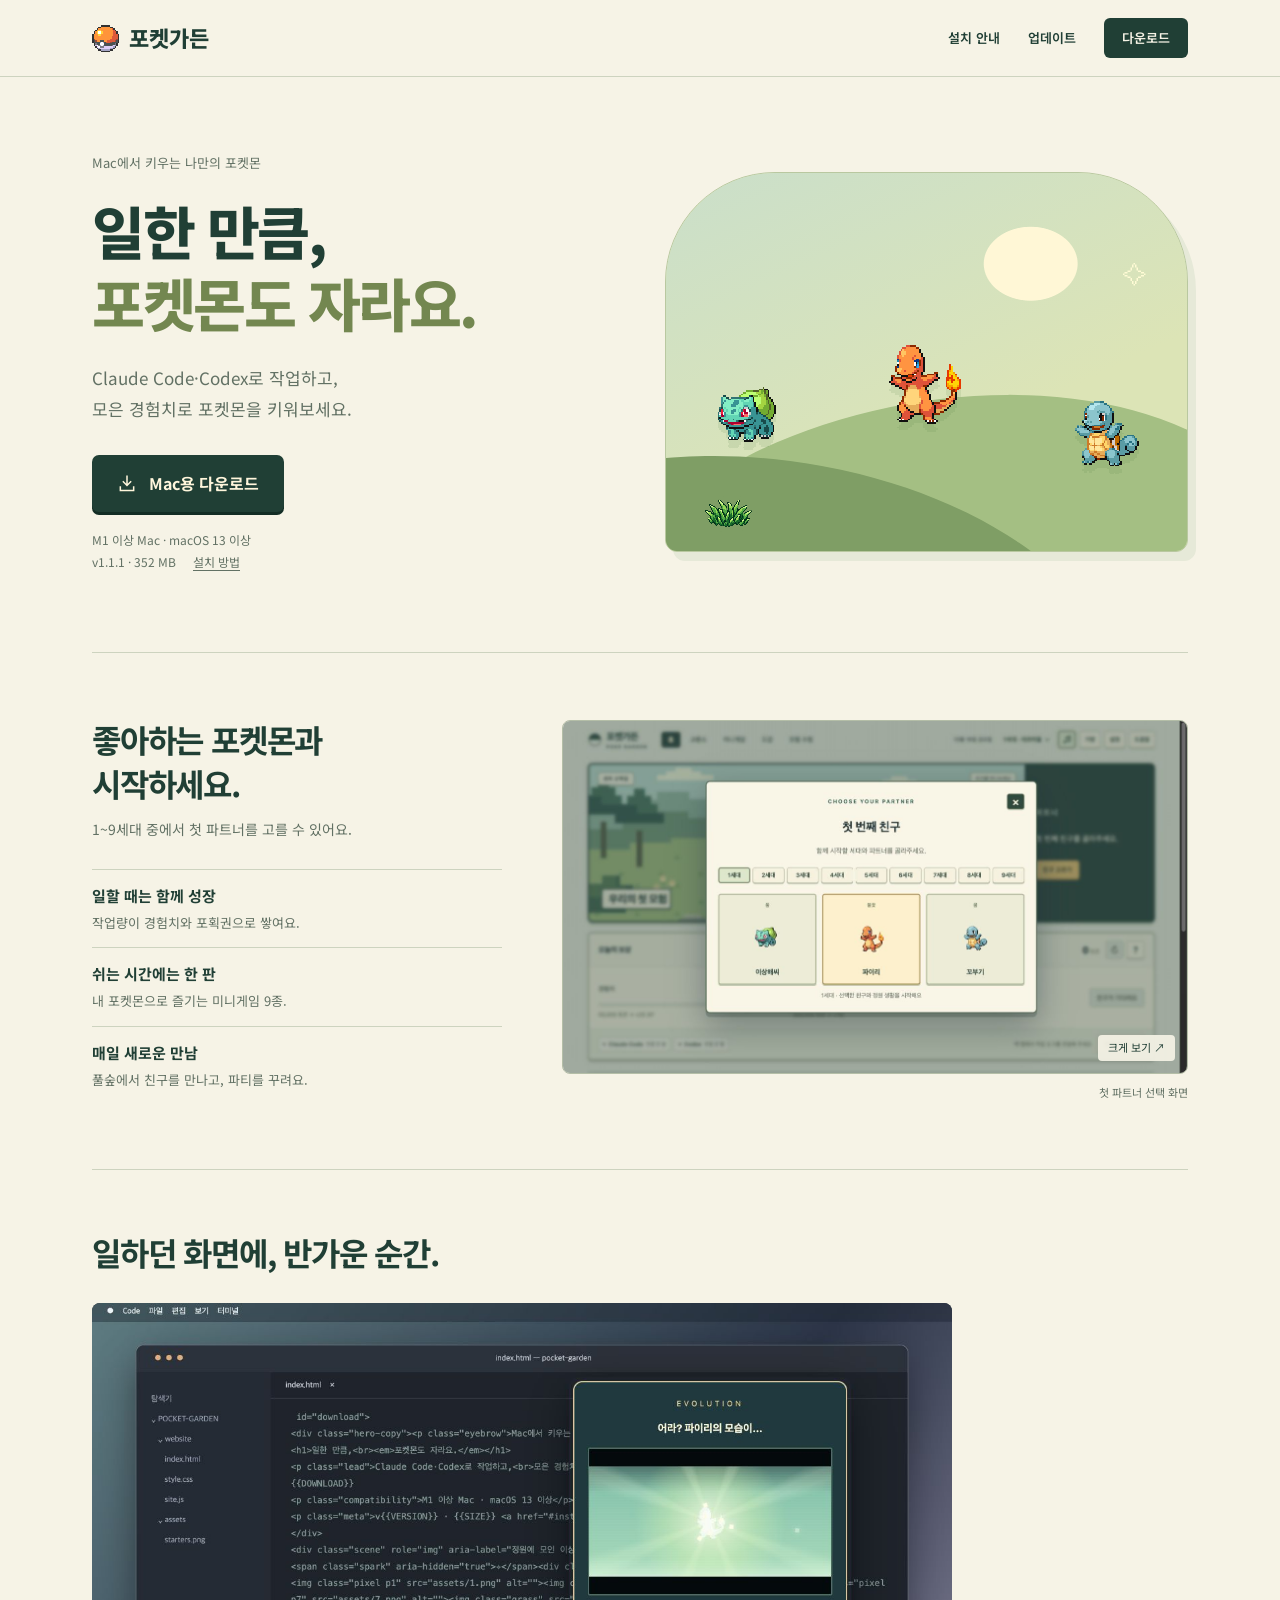
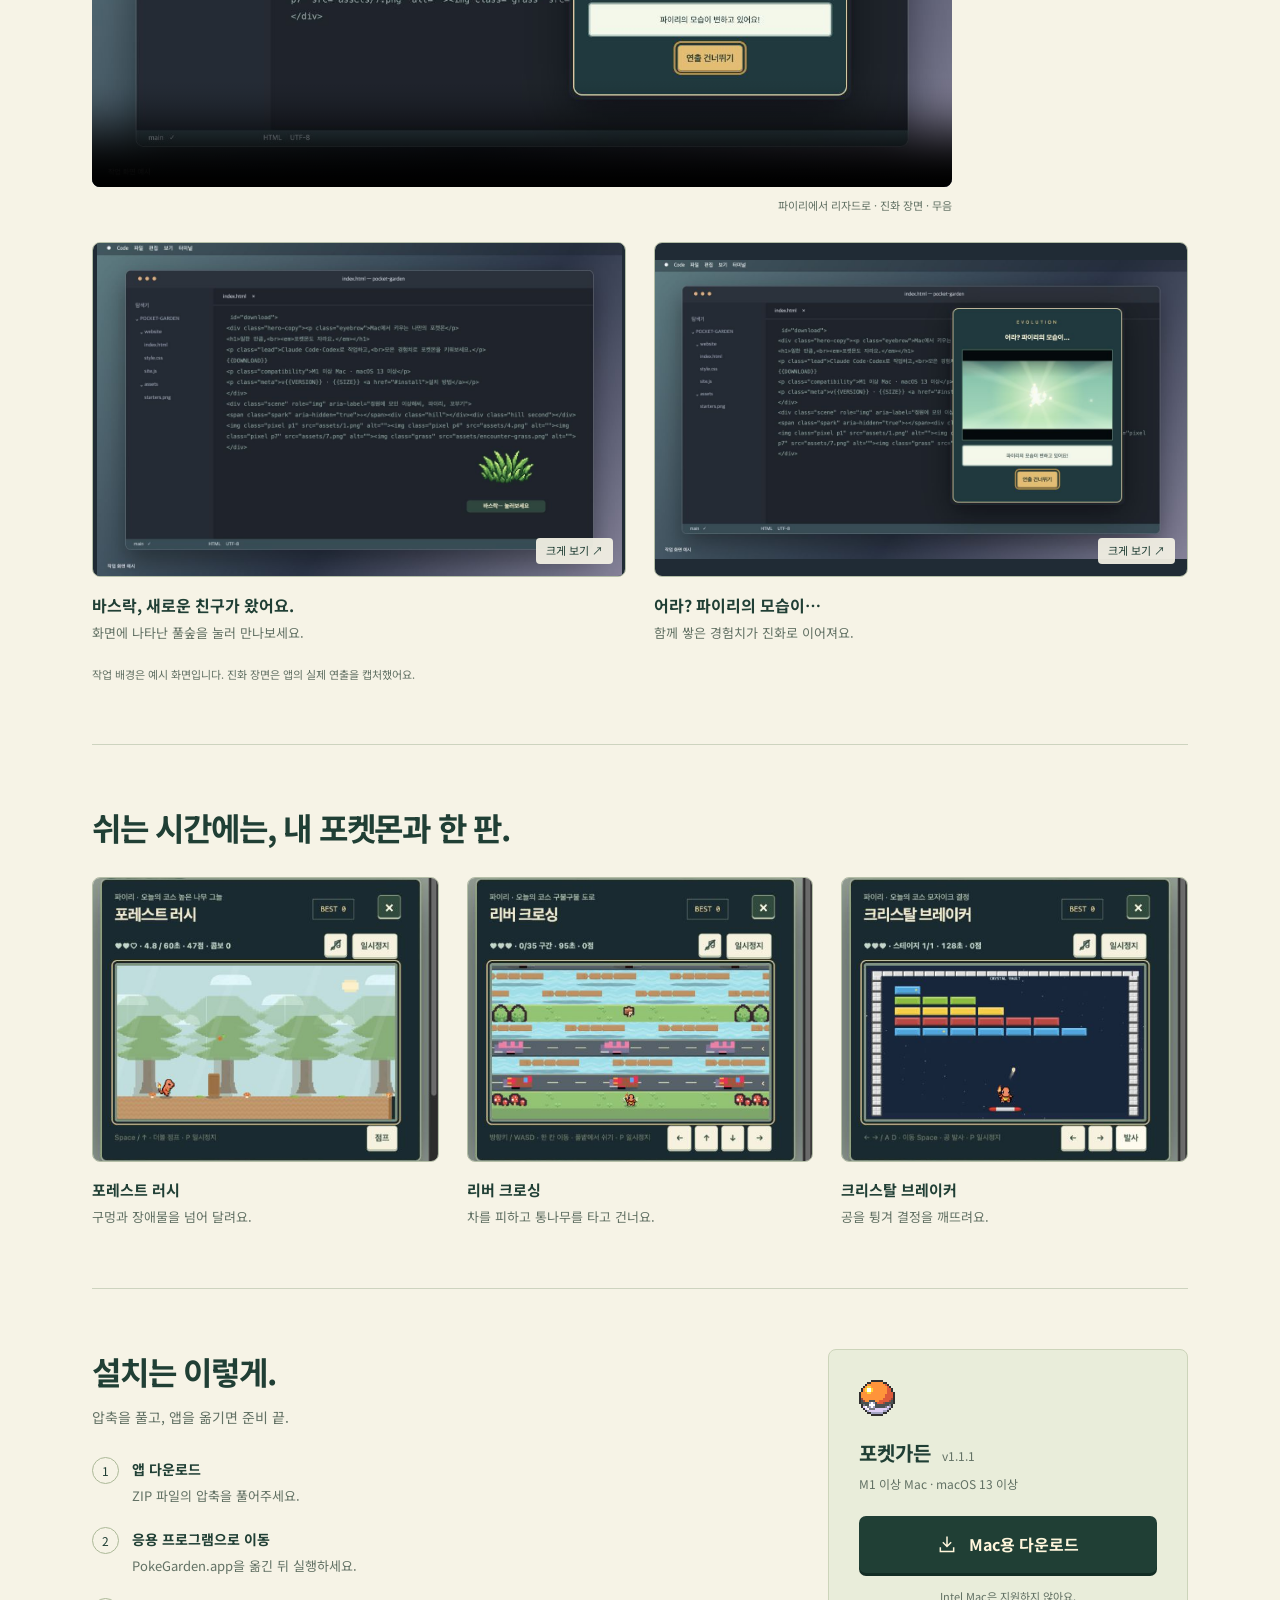
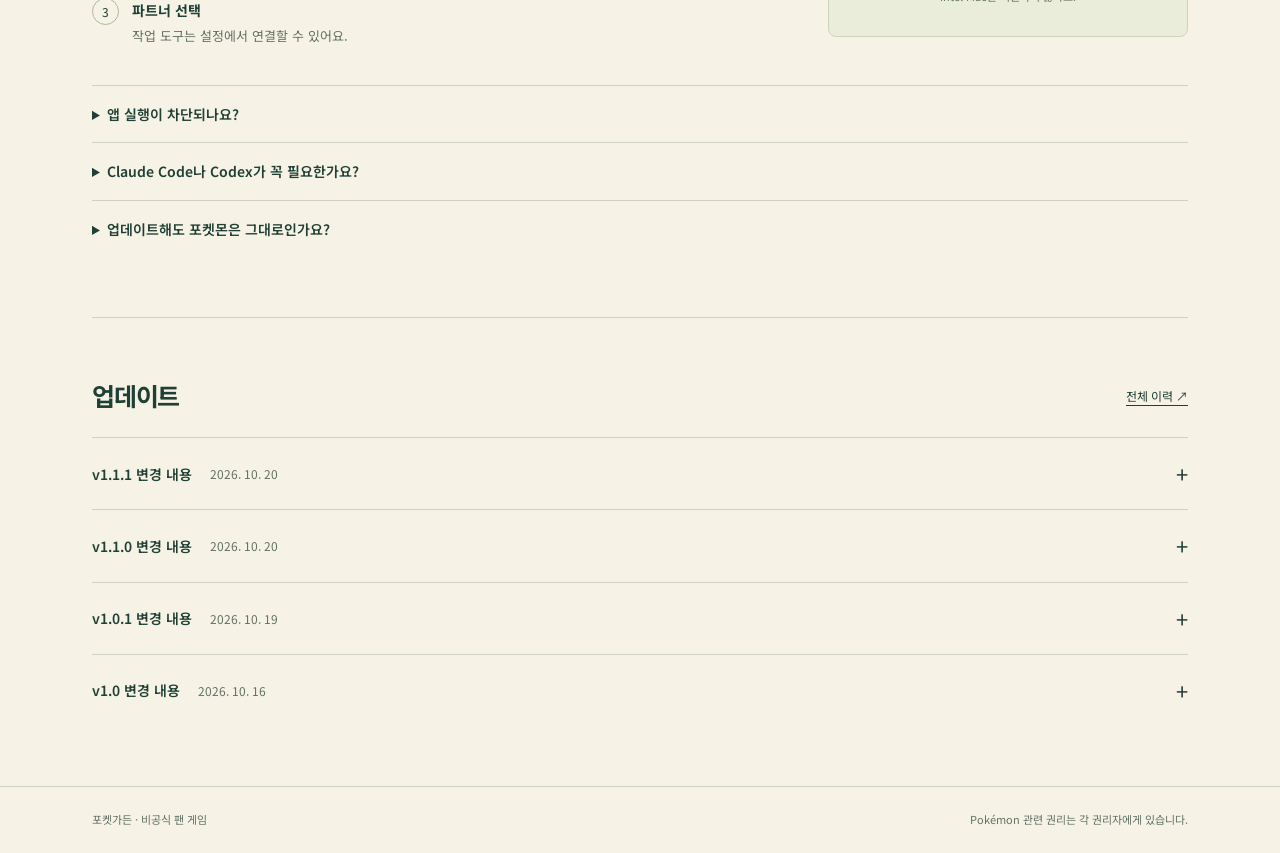
==== commit b5e94e79: "Update download website and release notes" ====
--- a/docs/index.html
+++ b/docs/index.html
@@ -17,9 +17,9 @@
 <div class="hero-copy"><p class="eyebrow">Mac에서 키우는 나만의 포켓몬</p>
 <h1>일한 만큼,<br><em>포켓몬도 자라요.</em></h1>
 <p class="lead">Claude Code·Codex로 작업하고,<br>모은 경험치로 포켓몬을 키워보세요.</p>
-<a class="download" href="https://github.com/JeonDoGyun/pocket-garden-release/releases/download/v1.1.0/PokeGarden-1.1.0-arm64.zip"><svg viewBox="0 0 24 24" aria-hidden="true"><path d="M12 3v12m-5-5 5 5 5-5M4 16v5h16v-5"/></svg>Mac용 다운로드</a>
+<a class="download" href="https://github.com/JeonDoGyun/pocket-garden-release/releases/download/v1.1.1/PokeGarden-1.1.1-arm64.zip"><svg viewBox="0 0 24 24" aria-hidden="true"><path d="M12 3v12m-5-5 5 5 5-5M4 16v5h16v-5"/></svg>Mac용 다운로드</a>
 <p class="compatibility">M1 이상 Mac · macOS 13 이상</p>
-<p class="meta">v1.1.0 · 352 MB <a href="#install">설치 방법</a></p>
+<p class="meta">v1.1.1 · 352 MB <a href="#install">설치 방법</a></p>
 </div>
 <div class="scene" role="img" aria-label="정원에 모인 이상해씨, 파이리, 꼬부기">
 <span class="spark" aria-hidden="true">✧</span><div class="hill"></div><div class="hill second"></div>
@@ -47,14 +47,14 @@
 <div><h2 id="install-heading">설치는 이렇게.</h2><p class="section-lead">압축을 풀고, 앱을 옮기면 준비 끝.</p>
 <ol class="install-steps"><li><b>앱 다운로드</b><span>ZIP 파일의 압축을 풀어주세요.</span></li><li><b>응용 프로그램으로 이동</b><span>PokeGarden.app을 옮긴 뒤 실행하세요.</span></li><li><b>파트너 선택</b><span>작업 도구는 설정에서 연결할 수 있어요.</span></li></ol>
 </div>
-<aside class="download-panel" aria-label="앱 다운로드"><img src="assets/ball.png" alt="" width="36" height="36"><h3>포켓가든 <span>v1.1.0</span></h3><p>M1 이상 Mac · macOS 13 이상</p><a class="download" href="https://github.com/JeonDoGyun/pocket-garden-release/releases/download/v1.1.0/PokeGarden-1.1.0-arm64.zip"><svg viewBox="0 0 24 24" aria-hidden="true"><path d="M12 3v12m-5-5 5 5 5-5M4 16v5h16v-5"/></svg>Mac용 다운로드</a><small>Intel Mac은 지원하지 않아요.</small></aside>
+<aside class="download-panel" aria-label="앱 다운로드"><img src="assets/ball.png" alt="" width="36" height="36"><h3>포켓가든 <span>v1.1.1</span></h3><p>M1 이상 Mac · macOS 13 이상</p><a class="download" href="https://github.com/JeonDoGyun/pocket-garden-release/releases/download/v1.1.1/PokeGarden-1.1.1-arm64.zip"><svg viewBox="0 0 24 24" aria-hidden="true"><path d="M12 3v12m-5-5 5 5 5-5M4 16v5h16v-5"/></svg>Mac용 다운로드</a><small>Intel Mac은 지원하지 않아요.</small></aside>
 <div class="faq">
 <details><summary>앱 실행이 차단되나요?</summary><p>현재는 Apple 공증을 받지 않은 테스트 버전이라 macOS에서 실행이 제한될 수 있어요. 표시된 안내를 배포자에게 전달해 주세요.</p></details>
 <details><summary>Claude Code나 Codex가 꼭 필요한가요?</summary><p>작업 보상을 받으려면 둘 중 하나를 연결해야 해요. 연결 없이도 포켓몬 포획과 미니게임을 즐길 수 있어요. 선택한 로컬 기록 폴더에서 입·출력 토큰 수를 집계해요. 집계 정보는 내 맥에 저장하며, 대화 본문을 집계 파일에 저장하거나 집계를 위해 서버로 전송하지 않아요.</p></details>
 <details><summary>업데이트해도 포켓몬은 그대로인가요?</summary><p>진행 상황은 앱과 별도로 저장돼요. 1.0.1부터 앱의 업데이트 확인에서 새 버전을 설치할 수 있어요. 기존 1.0은 이번 한 번 새 앱으로 교체해 주세요. 업데이트 전 설정에서 저장 파일을 내보내 두세요.</p></details>
 </div>
 </section>
-<section class="updates section" id="updates" aria-labelledby="updates-heading"><div class="updates-heading"><h2 id="updates-heading">업데이트</h2><a class="textlink" href="release-notes.html">전체 이력 ↗</a></div><div><details class="release-toggle"><summary><span>v1.1.0 변경 내용</span><time datetime="2026-10-20">2026. 10. 20</time></summary><h4>쿠폰과 보상권</h4><ul><li>설정에서 쿠폰 코드를 등록할 수 있고, 등록이 끝나면 완료 알림을 띄웁니다.</li><li>등록한 쿠폰은 보상권이 되어 가방에 보관됩니다.</li><li>선택권으로 전체 포켓몬이나 도구 중 원하는 하나를 이름·도감 번호·세대로 찾아 고를 수 있습니다.</li><li>랜덤권을 사용하면 뽑기 기계 연출과 함께 선물이 나오고, 연출은 건너뛸 수 있습니다.</li><li>받은 포켓몬은 짧은 등장 인사 후 제자리에서 움직이며, 쿠폰으로 만난 친구는 모험 수첩에 기록됩니다.</li></ul><h4>화면 수정</h4><ul><li>도구를 지닌 포켓몬 옆에 지닌 도구 표시를 추가했습니다.</li><li>설정 창이 열려 있어도 알림이 창 위에 또렷하게 보이도록 고쳤습니다.</li></ul></details><details class="release-toggle"><summary><span>v1.0.1 변경 내용</span><time datetime="2026-10-19">2026. 10. 19</time></summary><h4>앱 업데이트</h4><ul><li>새 버전 알림과 앱 안에서 업데이트하는 기능을 추가했습니다.</li><li>앱 메뉴·메뉴 막대·설정에서 업데이트를 확인할 수 있습니다.</li><li>업데이트 창에서 이번 버전의 변경 내용을 볼 수 있습니다.</li></ul><h4>화면 수정</h4><ul><li>미니게임 결과 창의 다시 도전·정원으로 버튼 높이와 정렬을 맞췄습니다.</li><li>내용이 긴 창을 스크롤해도 제목과 안내 문구가 위에 고정되고, 창 안쪽 여백을 좌우 고르게 맞췄습니다.</li><li>창이 좁을 때 상단 메뉴·음악 패널·도감 검색이 잘리거나 겹치지 않도록 배치를 고쳤습니다.</li></ul></details><details class="release-toggle"><summary><span>v1.0 변경 내용</span><time datetime="2026-10-16">2026. 10. 16</time></summary><h4>첫 번째 배포</h4><ul><li>Claude Code와 Codex의 입·출력 토큰을 경험치와 포획권으로 연결합니다.</li><li>1~9세대 포켓몬을 만나고, 최대 네 마리의 파티를 함께 키울 수 있습니다.</li><li>매일 바뀌는 코스의 미니게임 9종과 아이템 교환소를 제공합니다.</li></ul><h4>미니게임 개선</h4><ul><li>포레스트 러시에 낭떠러지와 튀면서 굴러오는 통나무를 추가했습니다.</li><li>윈드 글라이더에 네 방향 기류와 움직이는 관문을 추가했습니다.</li><li>스카이 바운드에 높이 도약하는 발판을 추가했습니다.</li></ul><h4>설치 안내</h4><ul><li>Apple Silicon Mac과 macOS 13 이상을 지원합니다.</li><li>Python 런타임이 포함되어 별도로 설치하지 않아도 됩니다.</li><li>현재 버전은 수동 다운로드 방식입니다. 앱 내 자동 업데이트는 준비 중입니다.</li></ul></details></div></section>
+<section class="updates section" id="updates" aria-labelledby="updates-heading"><div class="updates-heading"><h2 id="updates-heading">업데이트</h2><a class="textlink" href="release-notes.html">전체 이력 ↗</a></div><div><details class="release-toggle"><summary><span>v1.1.1 변경 내용</span><time datetime="2026-10-20">2026. 10. 20</time></summary><h4>변함없는돌</h4><ul><li>지니고 있는 동안 진화하지 않는 변함없는돌을 추가했습니다. 레벨과 경험치는 계속 오르고, 가방에 돌려놓으면 다시 진화할 수 있습니다.</li><li>풀숲에서 만난 포켓몬이 변함없는돌을 지니고 있을 수 있고, 교환소에서 도구 5개로 바꿀 수 있습니다.</li><li>쿠폰으로 받는 변함없는돌 교환권을 추가했습니다.</li></ul><h4>미니게임</h4><ul><li>미니게임 코스가 하루 동안 고정되지 않고 매 판 새로 바뀌며, 바로 전 판과 같은 배치는 나오지 않습니다.</li><li>지뢰찾기도 매 판 새로운 배치로 시작합니다.</li></ul><h4>앱 업데이트</h4><ul><li>앱을 켤 때마다 새 버전을 확인해, 다시 실행하면 바로 업데이트 소식을 볼 수 있습니다.</li></ul></details><details class="release-toggle"><summary><span>v1.1.0 변경 내용</span><time datetime="2026-10-20">2026. 10. 20</time></summary><h4>쿠폰과 보상권</h4><ul><li>설정에서 쿠폰 코드를 등록할 수 있고, 등록이 끝나면 완료 알림을 띄웁니다.</li><li>등록한 쿠폰은 보상권이 되어 가방에 보관됩니다.</li><li>선택권으로 전체 포켓몬이나 도구 중 원하는 하나를 이름·도감 번호·세대로 찾아 고를 수 있습니다.</li><li>랜덤권을 사용하면 뽑기 기계 연출과 함께 선물이 나오고, 연출은 건너뛸 수 있습니다.</li><li>받은 포켓몬은 짧은 등장 인사 후 제자리에서 움직이며, 쿠폰으로 만난 친구는 모험 수첩에 기록됩니다.</li></ul><h4>화면 수정</h4><ul><li>도구를 지닌 포켓몬 옆에 지닌 도구 표시를 추가했습니다.</li><li>설정 창이 열려 있어도 알림이 창 위에 또렷하게 보이도록 고쳤습니다.</li></ul></details><details class="release-toggle"><summary><span>v1.0.1 변경 내용</span><time datetime="2026-10-19">2026. 10. 19</time></summary><h4>앱 업데이트</h4><ul><li>새 버전 알림과 앱 안에서 업데이트하는 기능을 추가했습니다.</li><li>앱 메뉴·메뉴 막대·설정에서 업데이트를 확인할 수 있습니다.</li><li>업데이트 창에서 이번 버전의 변경 내용을 볼 수 있습니다.</li></ul><h4>화면 수정</h4><ul><li>미니게임 결과 창의 다시 도전·정원으로 버튼 높이와 정렬을 맞췄습니다.</li><li>내용이 긴 창을 스크롤해도 제목과 안내 문구가 위에 고정되고, 창 안쪽 여백을 좌우 고르게 맞췄습니다.</li><li>창이 좁을 때 상단 메뉴·음악 패널·도감 검색이 잘리거나 겹치지 않도록 배치를 고쳤습니다.</li></ul></details><details class="release-toggle"><summary><span>v1.0 변경 내용</span><time datetime="2026-10-16">2026. 10. 16</time></summary><h4>첫 번째 배포</h4><ul><li>Claude Code와 Codex의 입·출력 토큰을 경험치와 포획권으로 연결합니다.</li><li>1~9세대 포켓몬을 만나고, 최대 네 마리의 파티를 함께 키울 수 있습니다.</li><li>매일 바뀌는 코스의 미니게임 9종과 아이템 교환소를 제공합니다.</li></ul><h4>미니게임 개선</h4><ul><li>포레스트 러시에 낭떠러지와 튀면서 굴러오는 통나무를 추가했습니다.</li><li>윈드 글라이더에 네 방향 기류와 움직이는 관문을 추가했습니다.</li><li>스카이 바운드에 높이 도약하는 발판을 추가했습니다.</li></ul><h4>설치 안내</h4><ul><li>Apple Silicon Mac과 macOS 13 이상을 지원합니다.</li><li>Python 런타임이 포함되어 별도로 설치하지 않아도 됩니다.</li><li>현재 버전은 수동 다운로드 방식입니다. 앱 내 자동 업데이트는 준비 중입니다.</li></ul></details></div></section>
 </div>
 </main>
 <footer><div class="wrap"><span>포켓가든 · 비공식 팬 게임</span><span>Pokémon 관련 권리는 각 권리자에게 있습니다.</span></div></footer>
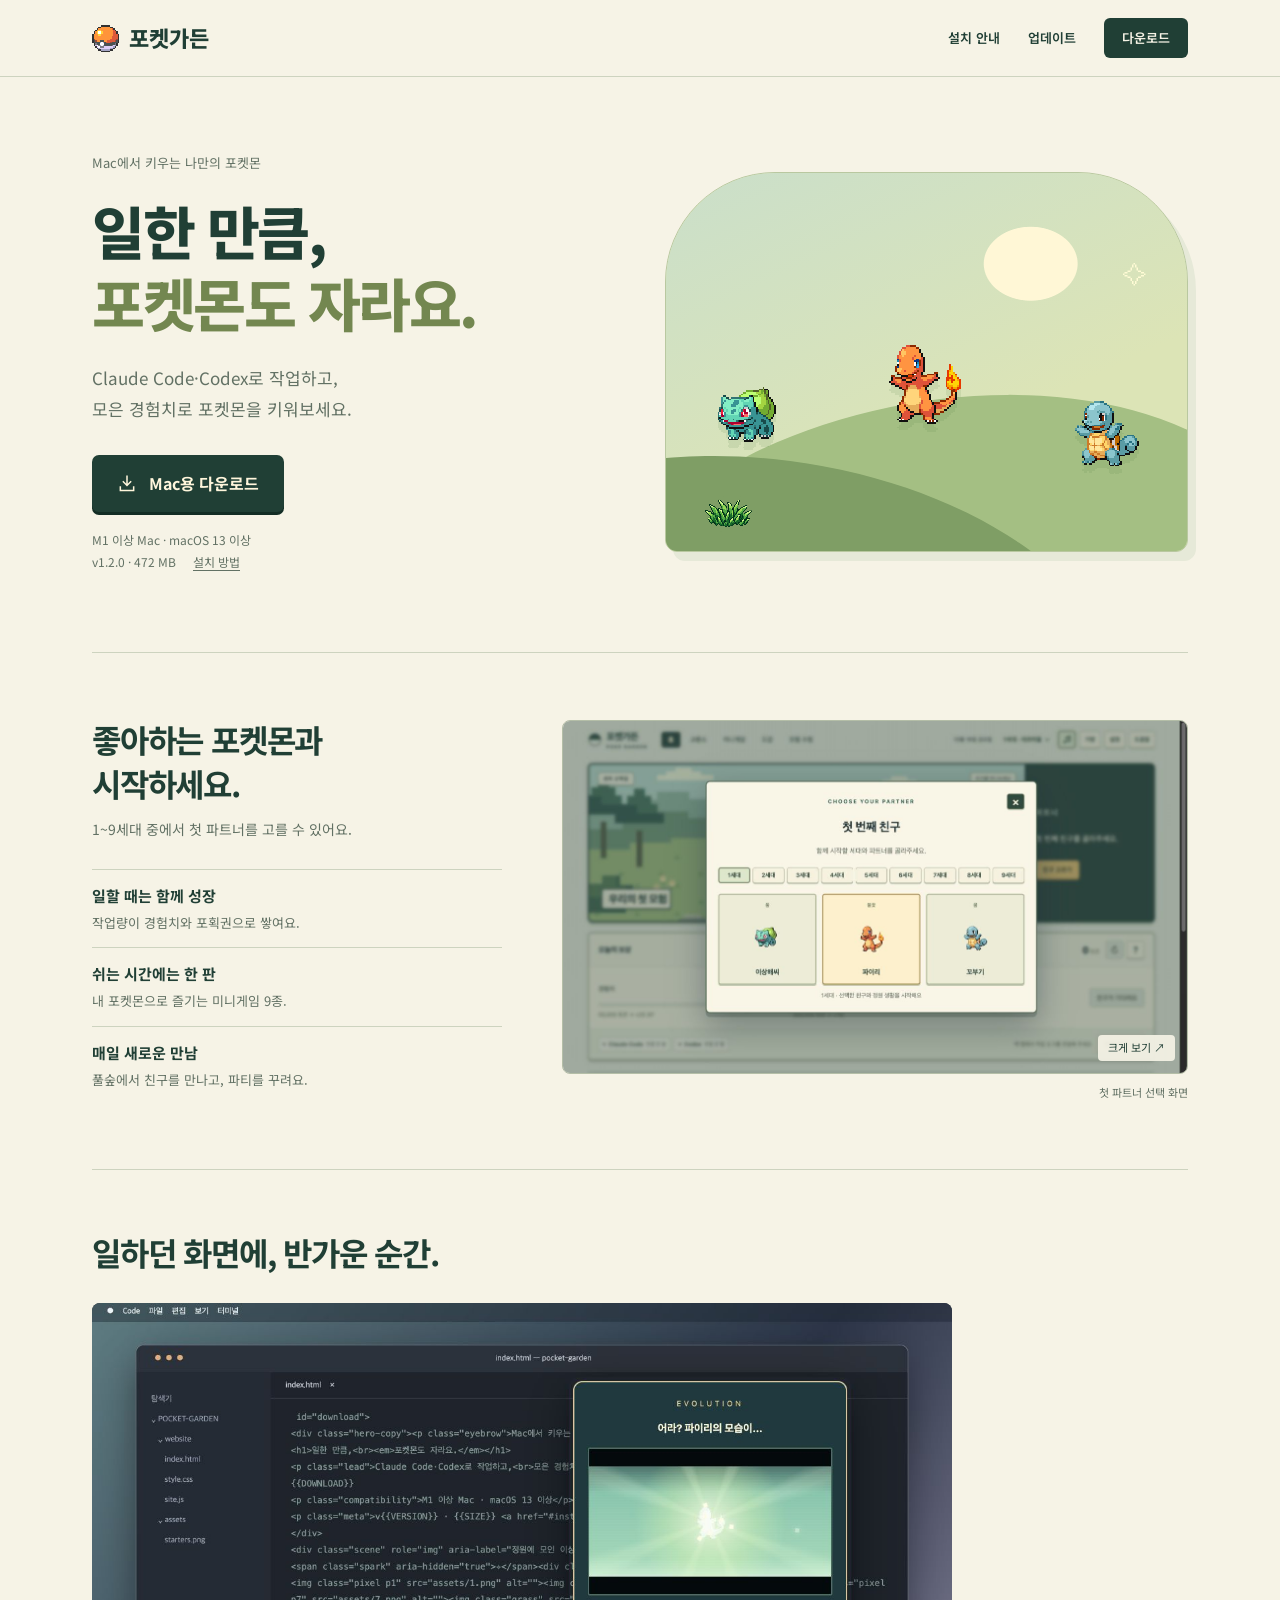
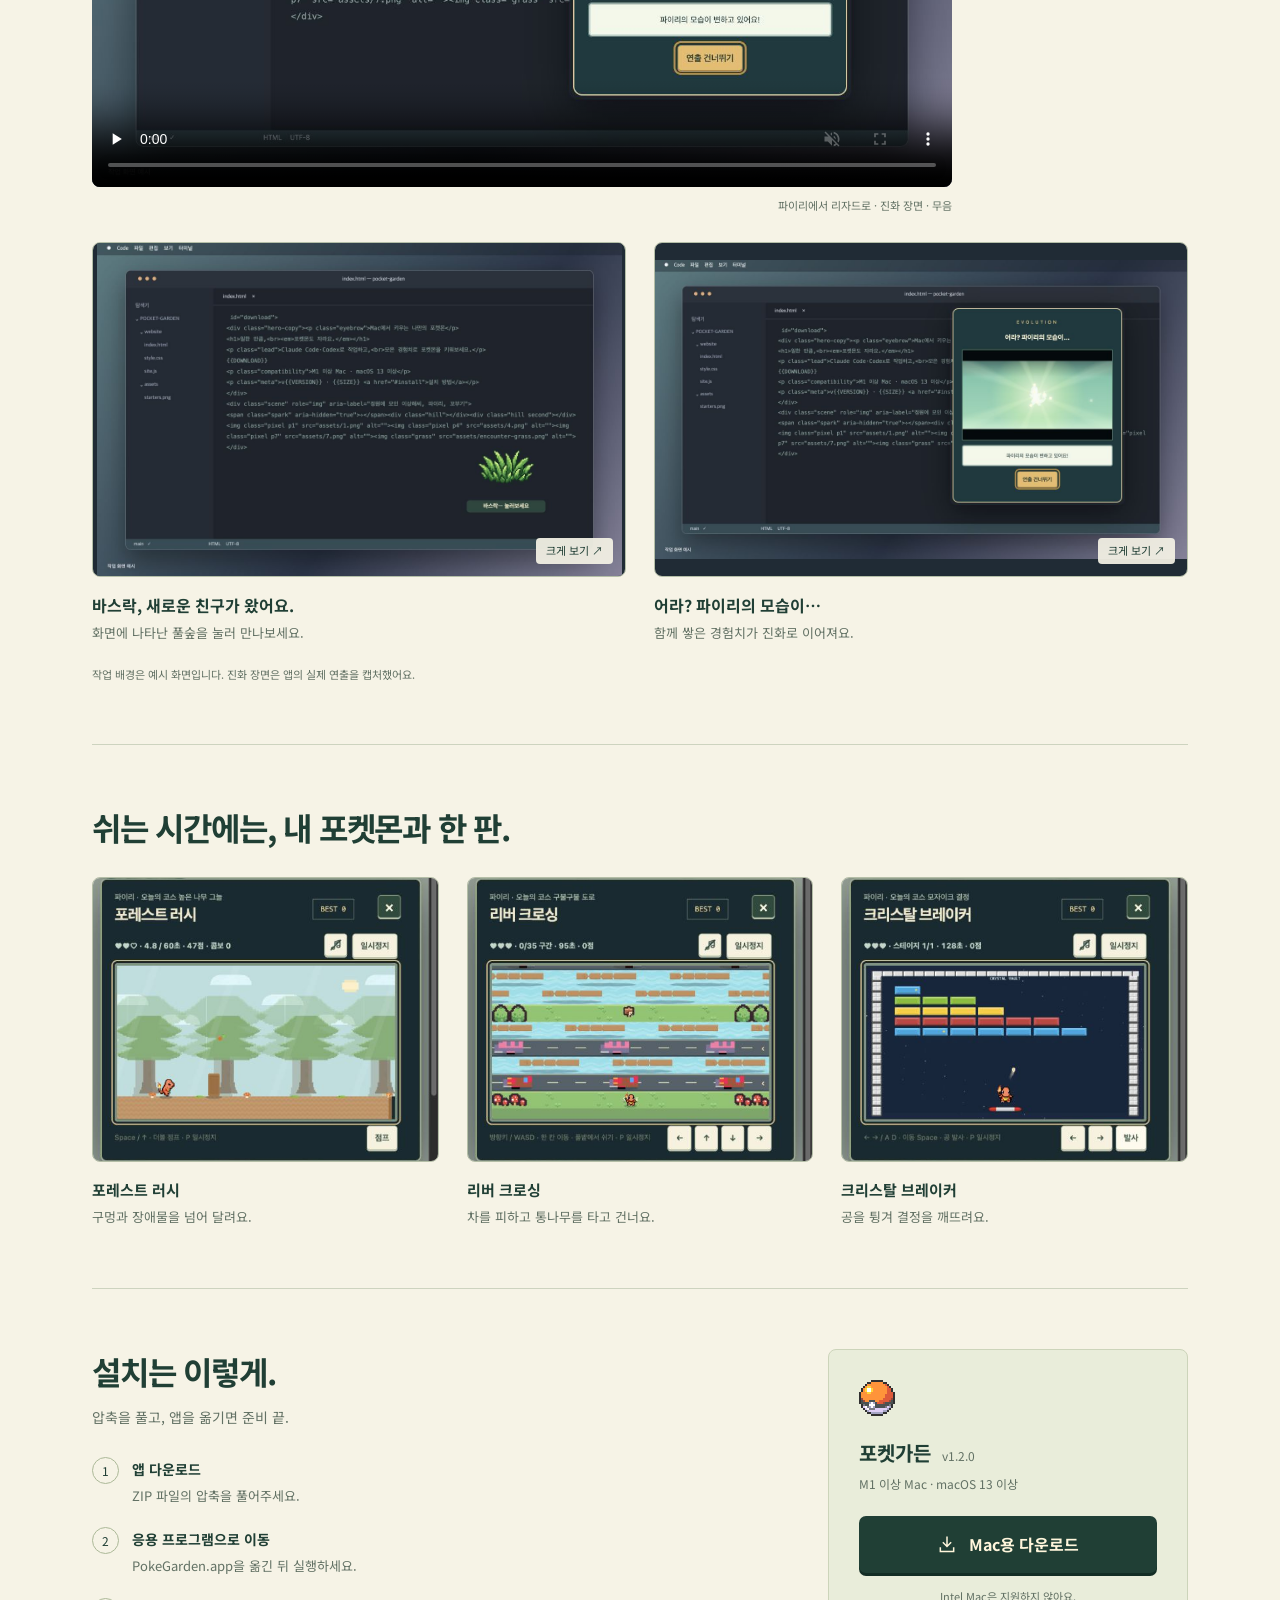
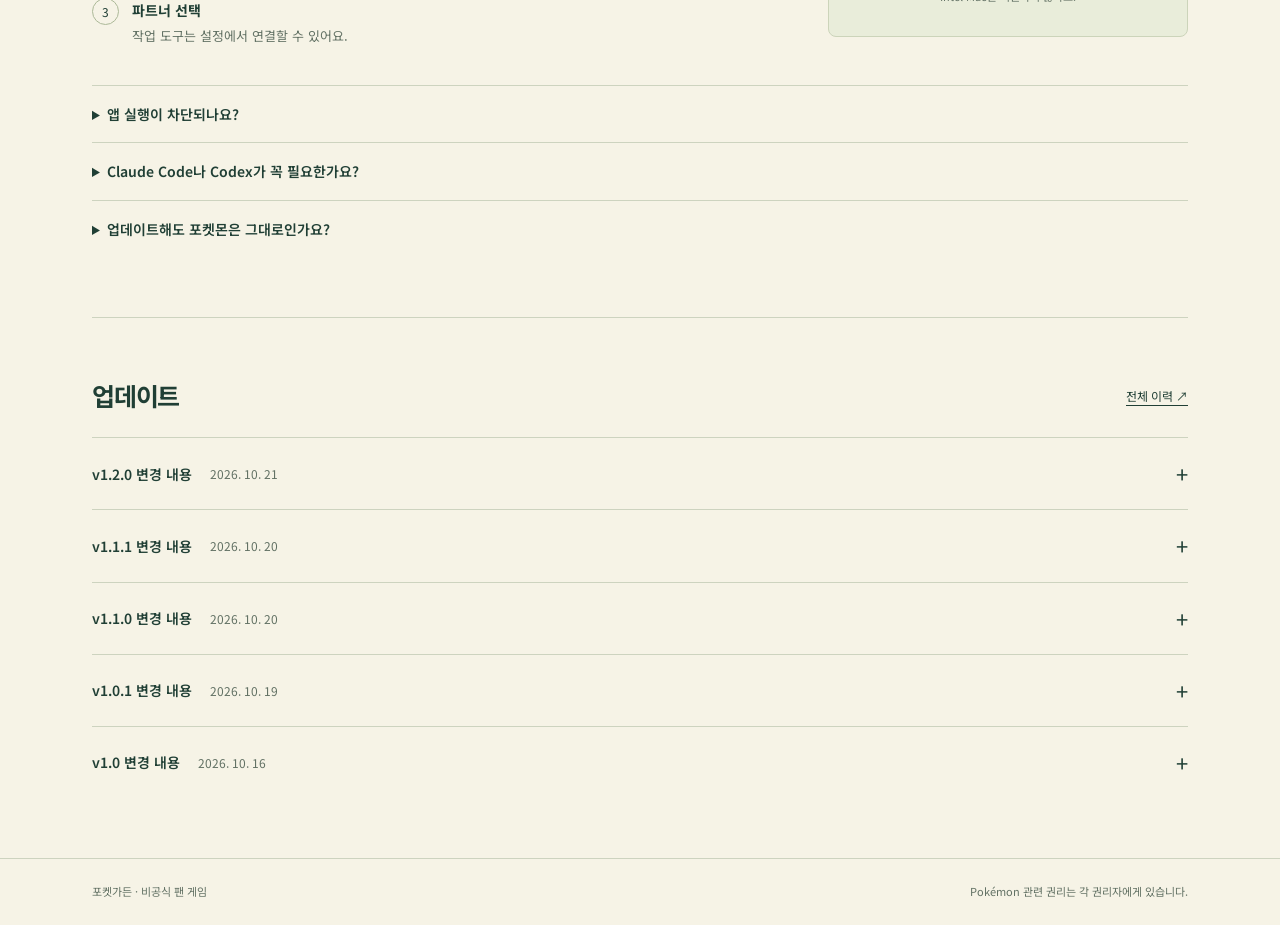
==== commit 5b9f0df5: "Update download website and release notes" ====
--- a/docs/index.html
+++ b/docs/index.html
@@ -17,9 +17,9 @@
 <div class="hero-copy"><p class="eyebrow">Mac에서 키우는 나만의 포켓몬</p>
 <h1>일한 만큼,<br><em>포켓몬도 자라요.</em></h1>
 <p class="lead">Claude Code·Codex로 작업하고,<br>모은 경험치로 포켓몬을 키워보세요.</p>
-<a class="download" href="https://github.com/JeonDoGyun/pocket-garden-release/releases/download/v1.1.1/PokeGarden-1.1.1-arm64.zip"><svg viewBox="0 0 24 24" aria-hidden="true"><path d="M12 3v12m-5-5 5 5 5-5M4 16v5h16v-5"/></svg>Mac용 다운로드</a>
+<a class="download" href="https://github.com/JeonDoGyun/pocket-garden-release/releases/download/v1.2.0/PokeGarden-1.2.0-arm64.zip"><svg viewBox="0 0 24 24" aria-hidden="true"><path d="M12 3v12m-5-5 5 5 5-5M4 16v5h16v-5"/></svg>Mac용 다운로드</a>
 <p class="compatibility">M1 이상 Mac · macOS 13 이상</p>
-<p class="meta">v1.1.1 · 352 MB <a href="#install">설치 방법</a></p>
+<p class="meta">v1.2.0 · 472 MB <a href="#install">설치 방법</a></p>
 </div>
 <div class="scene" role="img" aria-label="정원에 모인 이상해씨, 파이리, 꼬부기">
 <span class="spark" aria-hidden="true">✧</span><div class="hill"></div><div class="hill second"></div>
@@ -47,14 +47,14 @@
 <div><h2 id="install-heading">설치는 이렇게.</h2><p class="section-lead">압축을 풀고, 앱을 옮기면 준비 끝.</p>
 <ol class="install-steps"><li><b>앱 다운로드</b><span>ZIP 파일의 압축을 풀어주세요.</span></li><li><b>응용 프로그램으로 이동</b><span>PokeGarden.app을 옮긴 뒤 실행하세요.</span></li><li><b>파트너 선택</b><span>작업 도구는 설정에서 연결할 수 있어요.</span></li></ol>
 </div>
-<aside class="download-panel" aria-label="앱 다운로드"><img src="assets/ball.png" alt="" width="36" height="36"><h3>포켓가든 <span>v1.1.1</span></h3><p>M1 이상 Mac · macOS 13 이상</p><a class="download" href="https://github.com/JeonDoGyun/pocket-garden-release/releases/download/v1.1.1/PokeGarden-1.1.1-arm64.zip"><svg viewBox="0 0 24 24" aria-hidden="true"><path d="M12 3v12m-5-5 5 5 5-5M4 16v5h16v-5"/></svg>Mac용 다운로드</a><small>Intel Mac은 지원하지 않아요.</small></aside>
+<aside class="download-panel" aria-label="앱 다운로드"><img src="assets/ball.png" alt="" width="36" height="36"><h3>포켓가든 <span>v1.2.0</span></h3><p>M1 이상 Mac · macOS 13 이상</p><a class="download" href="https://github.com/JeonDoGyun/pocket-garden-release/releases/download/v1.2.0/PokeGarden-1.2.0-arm64.zip"><svg viewBox="0 0 24 24" aria-hidden="true"><path d="M12 3v12m-5-5 5 5 5-5M4 16v5h16v-5"/></svg>Mac용 다운로드</a><small>Intel Mac은 지원하지 않아요.</small></aside>
 <div class="faq">
 <details><summary>앱 실행이 차단되나요?</summary><p>현재는 Apple 공증을 받지 않은 테스트 버전이라 macOS에서 실행이 제한될 수 있어요. 표시된 안내를 배포자에게 전달해 주세요.</p></details>
 <details><summary>Claude Code나 Codex가 꼭 필요한가요?</summary><p>작업 보상을 받으려면 둘 중 하나를 연결해야 해요. 연결 없이도 포켓몬 포획과 미니게임을 즐길 수 있어요. 선택한 로컬 기록 폴더에서 입·출력 토큰 수를 집계해요. 집계 정보는 내 맥에 저장하며, 대화 본문을 집계 파일에 저장하거나 집계를 위해 서버로 전송하지 않아요.</p></details>
 <details><summary>업데이트해도 포켓몬은 그대로인가요?</summary><p>진행 상황은 앱과 별도로 저장돼요. 1.0.1부터 앱의 업데이트 확인에서 새 버전을 설치할 수 있어요. 기존 1.0은 이번 한 번 새 앱으로 교체해 주세요. 업데이트 전 설정에서 저장 파일을 내보내 두세요.</p></details>
 </div>
 </section>
-<section class="updates section" id="updates" aria-labelledby="updates-heading"><div class="updates-heading"><h2 id="updates-heading">업데이트</h2><a class="textlink" href="release-notes.html">전체 이력 ↗</a></div><div><details class="release-toggle"><summary><span>v1.1.1 변경 내용</span><time datetime="2026-10-20">2026. 10. 20</time></summary><h4>변함없는돌</h4><ul><li>지니고 있는 동안 진화하지 않는 변함없는돌을 추가했습니다. 레벨과 경험치는 계속 오르고, 가방에 돌려놓으면 다시 진화할 수 있습니다.</li><li>풀숲에서 만난 포켓몬이 변함없는돌을 지니고 있을 수 있고, 교환소에서 도구 5개로 바꿀 수 있습니다.</li><li>쿠폰으로 받는 변함없는돌 교환권을 추가했습니다.</li></ul><h4>미니게임</h4><ul><li>미니게임 코스가 하루 동안 고정되지 않고 매 판 새로 바뀌며, 바로 전 판과 같은 배치는 나오지 않습니다.</li><li>지뢰찾기도 매 판 새로운 배치로 시작합니다.</li></ul><h4>앱 업데이트</h4><ul><li>앱을 켤 때마다 새 버전을 확인해, 다시 실행하면 바로 업데이트 소식을 볼 수 있습니다.</li></ul></details><details class="release-toggle"><summary><span>v1.1.0 변경 내용</span><time datetime="2026-10-20">2026. 10. 20</time></summary><h4>쿠폰과 보상권</h4><ul><li>설정에서 쿠폰 코드를 등록할 수 있고, 등록이 끝나면 완료 알림을 띄웁니다.</li><li>등록한 쿠폰은 보상권이 되어 가방에 보관됩니다.</li><li>선택권으로 전체 포켓몬이나 도구 중 원하는 하나를 이름·도감 번호·세대로 찾아 고를 수 있습니다.</li><li>랜덤권을 사용하면 뽑기 기계 연출과 함께 선물이 나오고, 연출은 건너뛸 수 있습니다.</li><li>받은 포켓몬은 짧은 등장 인사 후 제자리에서 움직이며, 쿠폰으로 만난 친구는 모험 수첩에 기록됩니다.</li></ul><h4>화면 수정</h4><ul><li>도구를 지닌 포켓몬 옆에 지닌 도구 표시를 추가했습니다.</li><li>설정 창이 열려 있어도 알림이 창 위에 또렷하게 보이도록 고쳤습니다.</li></ul></details><details class="release-toggle"><summary><span>v1.0.1 변경 내용</span><time datetime="2026-10-19">2026. 10. 19</time></summary><h4>앱 업데이트</h4><ul><li>새 버전 알림과 앱 안에서 업데이트하는 기능을 추가했습니다.</li><li>앱 메뉴·메뉴 막대·설정에서 업데이트를 확인할 수 있습니다.</li><li>업데이트 창에서 이번 버전의 변경 내용을 볼 수 있습니다.</li></ul><h4>화면 수정</h4><ul><li>미니게임 결과 창의 다시 도전·정원으로 버튼 높이와 정렬을 맞췄습니다.</li><li>내용이 긴 창을 스크롤해도 제목과 안내 문구가 위에 고정되고, 창 안쪽 여백을 좌우 고르게 맞췄습니다.</li><li>창이 좁을 때 상단 메뉴·음악 패널·도감 검색이 잘리거나 겹치지 않도록 배치를 고쳤습니다.</li></ul></details><details class="release-toggle"><summary><span>v1.0 변경 내용</span><time datetime="2026-10-16">2026. 10. 16</time></summary><h4>첫 번째 배포</h4><ul><li>Claude Code와 Codex의 입·출력 토큰을 경험치와 포획권으로 연결합니다.</li><li>1~9세대 포켓몬을 만나고, 최대 네 마리의 파티를 함께 키울 수 있습니다.</li><li>매일 바뀌는 코스의 미니게임 9종과 아이템 교환소를 제공합니다.</li></ul><h4>미니게임 개선</h4><ul><li>포레스트 러시에 낭떠러지와 튀면서 굴러오는 통나무를 추가했습니다.</li><li>윈드 글라이더에 네 방향 기류와 움직이는 관문을 추가했습니다.</li><li>스카이 바운드에 높이 도약하는 발판을 추가했습니다.</li></ul><h4>설치 안내</h4><ul><li>Apple Silicon Mac과 macOS 13 이상을 지원합니다.</li><li>Python 런타임이 포함되어 별도로 설치하지 않아도 됩니다.</li><li>현재 버전은 수동 다운로드 방식입니다. 앱 내 자동 업데이트는 준비 중입니다.</li></ul></details></div></section>
+<section class="updates section" id="updates" aria-labelledby="updates-heading"><div class="updates-heading"><h2 id="updates-heading">업데이트</h2><a class="textlink" href="release-notes.html">전체 이력 ↗</a></div><div><details class="release-toggle"><summary><span>v1.2.0 변경 내용</span><time datetime="2026-10-21">2026. 10. 21</time></summary><h4>포켓몬 애니메이션</h4><ul><li>홈 정원과 파트너 패널의 포켓몬이 1~9세대 1,025종 각자의 고유한 움직임으로 움직입니다. 이로치도 그 색 그대로 움직입니다.</li><li>진화 연출과 쿠폰 선물에서 새 친구가 고유 애니메이션으로 등장합니다.</li><li>&#39;GPT 펫으로 만들기&#39;로 새로 만드는 펫이 홈 화면과 같은 움직임을 사용합니다. 이미 등록한 펫은 다시 만들면 바뀝니다.</li><li>시스템의 동작 줄이기 설정을 켜면 움직이지 않는 기본 이미지로 보여 줍니다.</li></ul><h4>울음소리</h4><ul><li>진화가 끝나거나 선물로 포켓몬을 받으면 그 포켓몬의 울음소리가 납니다.</li><li>배경음악을 끄면 울음소리도 함께 꺼지고, 창을 닫으면 바로 멈춥니다.</li></ul><h4>크레딧</h4><ul><li>게임 아트 크레딧에 애니메이션과 울음소리의 출처를 추가했습니다.</li></ul></details><details class="release-toggle"><summary><span>v1.1.1 변경 내용</span><time datetime="2026-10-20">2026. 10. 20</time></summary><h4>변함없는돌</h4><ul><li>지니고 있는 동안 진화하지 않는 변함없는돌을 추가했습니다. 레벨과 경험치는 계속 오르고, 가방에 돌려놓으면 다시 진화할 수 있습니다.</li><li>풀숲에서 만난 포켓몬이 변함없는돌을 지니고 있을 수 있고, 교환소에서 도구 5개로 바꿀 수 있습니다.</li><li>쿠폰으로 받는 변함없는돌 교환권을 추가했습니다.</li></ul><h4>미니게임</h4><ul><li>미니게임 코스가 하루 동안 고정되지 않고 매 판 새로 바뀌며, 바로 전 판과 같은 배치는 나오지 않습니다.</li><li>지뢰찾기도 매 판 새로운 배치로 시작합니다.</li></ul><h4>앱 업데이트</h4><ul><li>앱을 켤 때마다 새 버전을 확인해, 다시 실행하면 바로 업데이트 소식을 볼 수 있습니다.</li></ul></details><details class="release-toggle"><summary><span>v1.1.0 변경 내용</span><time datetime="2026-10-20">2026. 10. 20</time></summary><h4>쿠폰과 보상권</h4><ul><li>설정에서 쿠폰 코드를 등록할 수 있고, 등록이 끝나면 완료 알림을 띄웁니다.</li><li>등록한 쿠폰은 보상권이 되어 가방에 보관됩니다.</li><li>선택권으로 전체 포켓몬이나 도구 중 원하는 하나를 이름·도감 번호·세대로 찾아 고를 수 있습니다.</li><li>랜덤권을 사용하면 뽑기 기계 연출과 함께 선물이 나오고, 연출은 건너뛸 수 있습니다.</li><li>받은 포켓몬은 짧은 등장 인사 후 제자리에서 움직이며, 쿠폰으로 만난 친구는 모험 수첩에 기록됩니다.</li></ul><h4>화면 수정</h4><ul><li>도구를 지닌 포켓몬 옆에 지닌 도구 표시를 추가했습니다.</li><li>설정 창이 열려 있어도 알림이 창 위에 또렷하게 보이도록 고쳤습니다.</li></ul></details><details class="release-toggle"><summary><span>v1.0.1 변경 내용</span><time datetime="2026-10-19">2026. 10. 19</time></summary><h4>앱 업데이트</h4><ul><li>새 버전 알림과 앱 안에서 업데이트하는 기능을 추가했습니다.</li><li>앱 메뉴·메뉴 막대·설정에서 업데이트를 확인할 수 있습니다.</li><li>업데이트 창에서 이번 버전의 변경 내용을 볼 수 있습니다.</li></ul><h4>화면 수정</h4><ul><li>미니게임 결과 창의 다시 도전·정원으로 버튼 높이와 정렬을 맞췄습니다.</li><li>내용이 긴 창을 스크롤해도 제목과 안내 문구가 위에 고정되고, 창 안쪽 여백을 좌우 고르게 맞췄습니다.</li><li>창이 좁을 때 상단 메뉴·음악 패널·도감 검색이 잘리거나 겹치지 않도록 배치를 고쳤습니다.</li></ul></details><details class="release-toggle"><summary><span>v1.0 변경 내용</span><time datetime="2026-10-16">2026. 10. 16</time></summary><h4>첫 번째 배포</h4><ul><li>Claude Code와 Codex의 입·출력 토큰을 경험치와 포획권으로 연결합니다.</li><li>1~9세대 포켓몬을 만나고, 최대 네 마리의 파티를 함께 키울 수 있습니다.</li><li>매일 바뀌는 코스의 미니게임 9종과 아이템 교환소를 제공합니다.</li></ul><h4>미니게임 개선</h4><ul><li>포레스트 러시에 낭떠러지와 튀면서 굴러오는 통나무를 추가했습니다.</li><li>윈드 글라이더에 네 방향 기류와 움직이는 관문을 추가했습니다.</li><li>스카이 바운드에 높이 도약하는 발판을 추가했습니다.</li></ul><h4>설치 안내</h4><ul><li>Apple Silicon Mac과 macOS 13 이상을 지원합니다.</li><li>Python 런타임이 포함되어 별도로 설치하지 않아도 됩니다.</li><li>현재 버전은 수동 다운로드 방식입니다. 앱 내 자동 업데이트는 준비 중입니다.</li></ul></details></div></section>
 </div>
 </main>
 <footer><div class="wrap"><span>포켓가든 · 비공식 팬 게임</span><span>Pokémon 관련 권리는 각 권리자에게 있습니다.</span></div></footer>
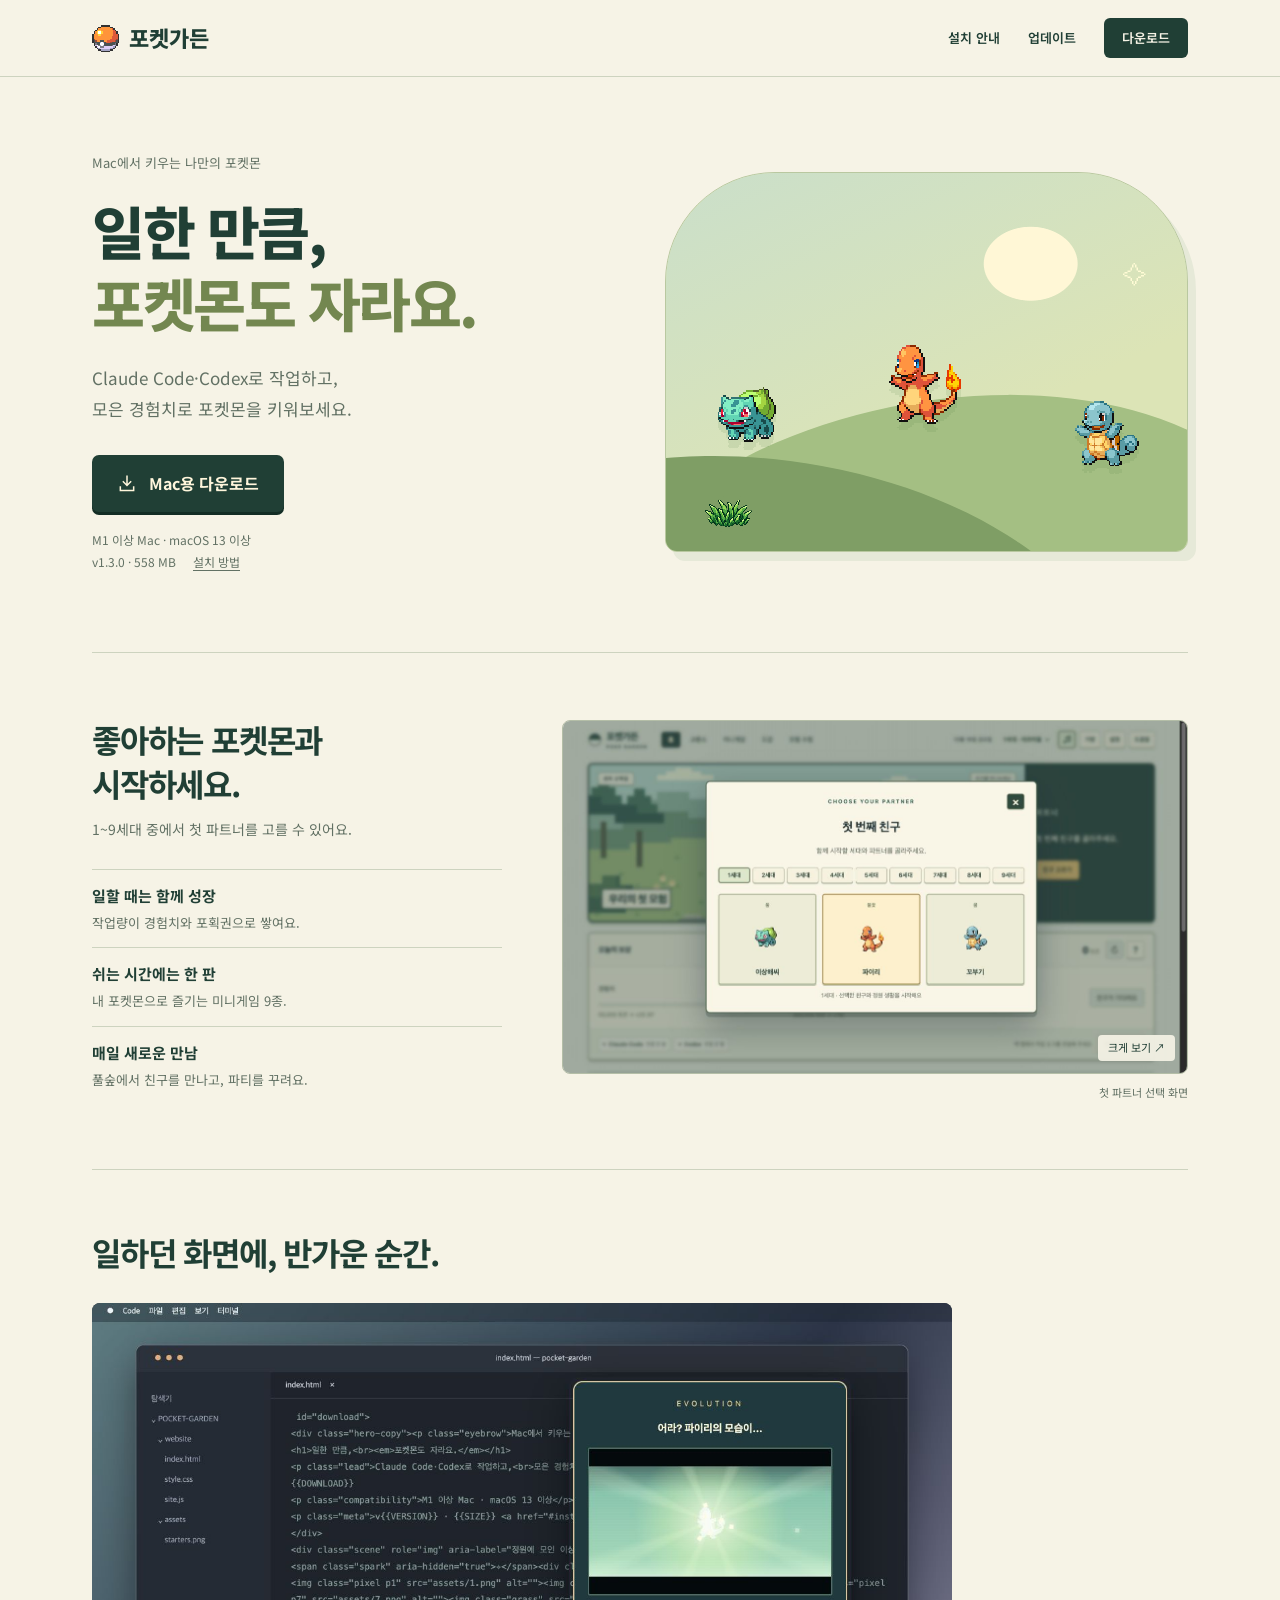
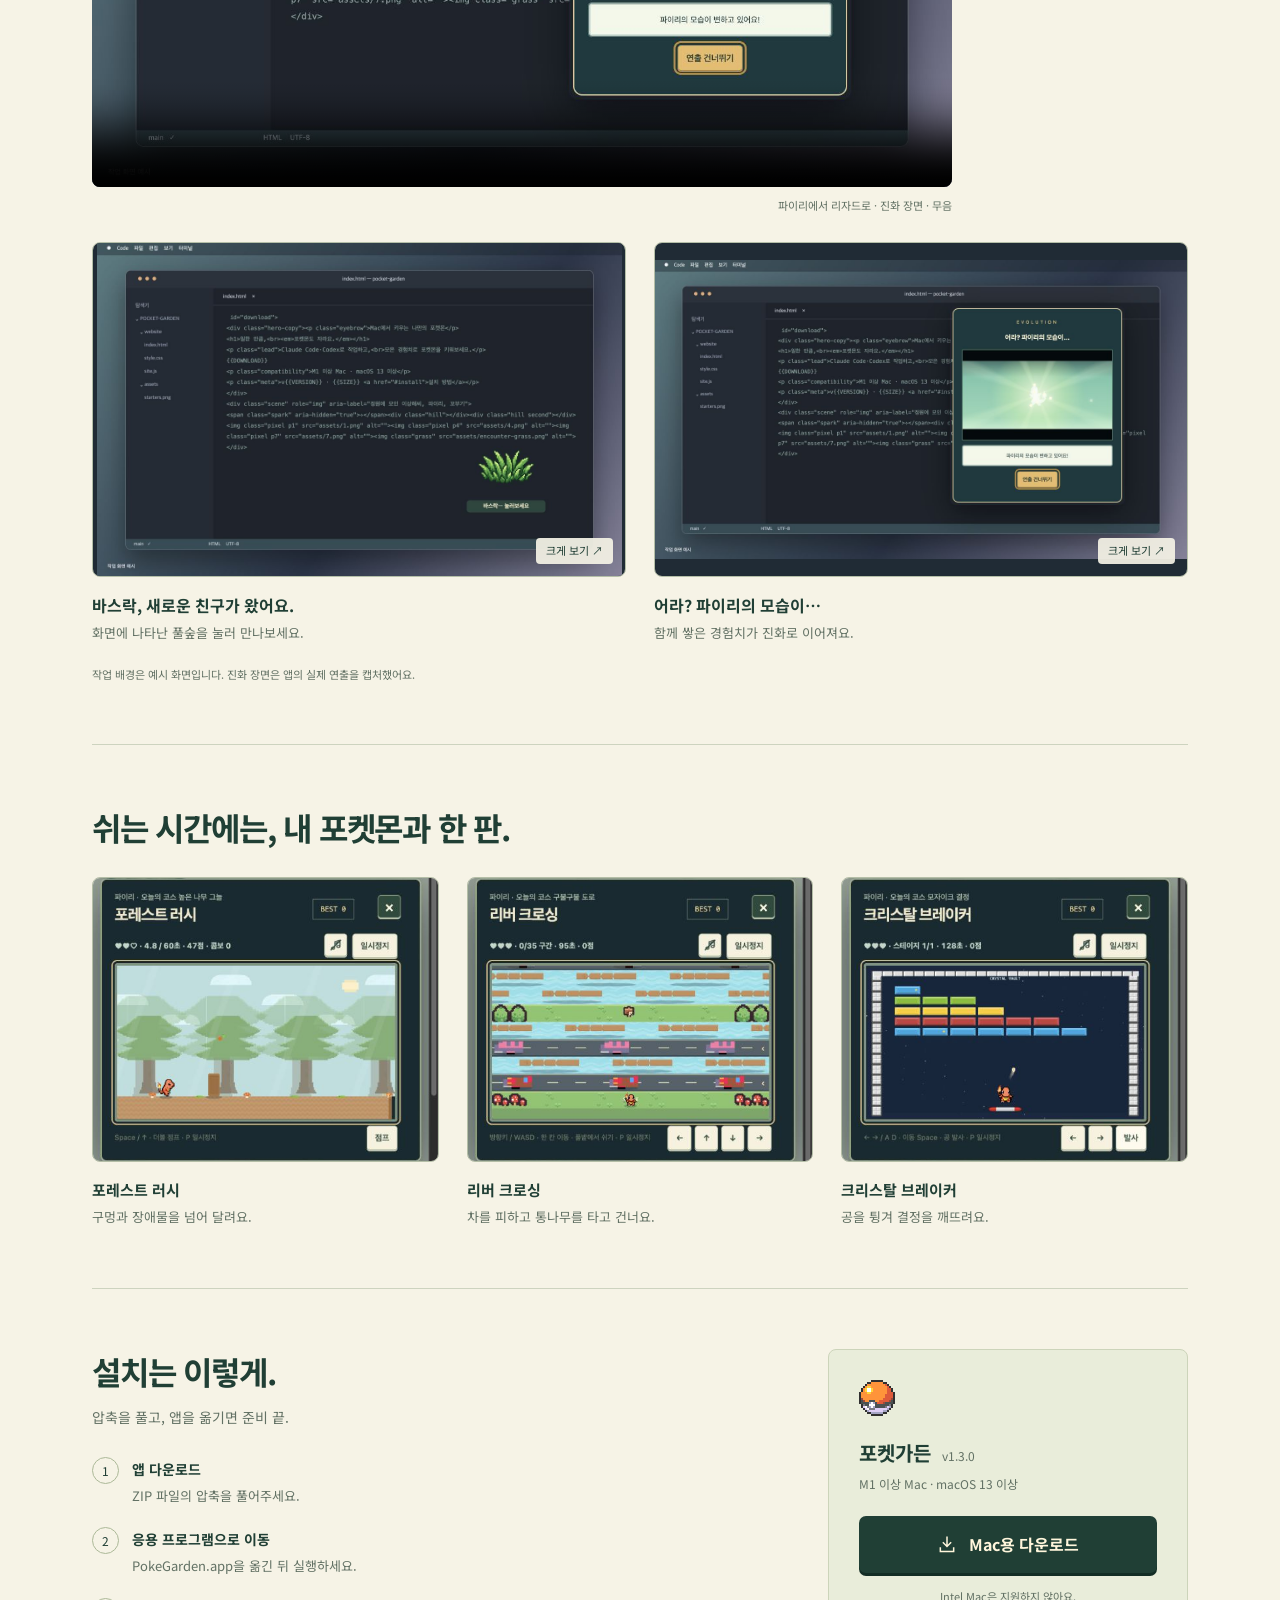
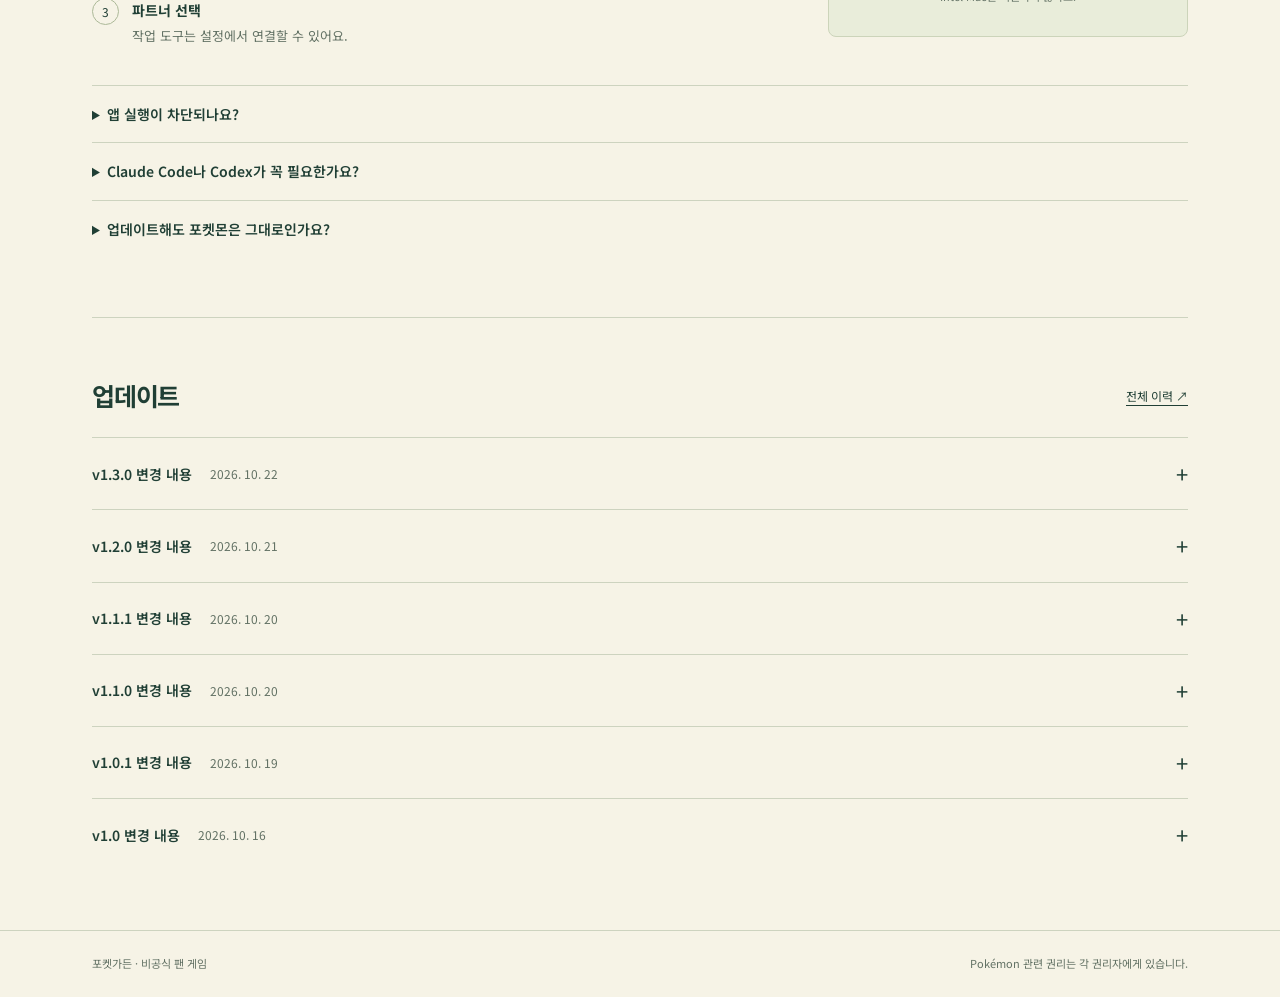
==== commit bb4c6e1c: "Update download website and release notes" ====
--- a/docs/index.html
+++ b/docs/index.html
@@ -17,9 +17,9 @@
 <div class="hero-copy"><p class="eyebrow">Mac에서 키우는 나만의 포켓몬</p>
 <h1>일한 만큼,<br><em>포켓몬도 자라요.</em></h1>
 <p class="lead">Claude Code·Codex로 작업하고,<br>모은 경험치로 포켓몬을 키워보세요.</p>
-<a class="download" href="https://github.com/JeonDoGyun/pocket-garden-release/releases/download/v1.2.0/PokeGarden-1.2.0-arm64.zip"><svg viewBox="0 0 24 24" aria-hidden="true"><path d="M12 3v12m-5-5 5 5 5-5M4 16v5h16v-5"/></svg>Mac용 다운로드</a>
+<a class="download" href="https://github.com/JeonDoGyun/pocket-garden-release/releases/download/v1.3.0/PokeGarden-1.3.0-arm64.zip"><svg viewBox="0 0 24 24" aria-hidden="true"><path d="M12 3v12m-5-5 5 5 5-5M4 16v5h16v-5"/></svg>Mac용 다운로드</a>
 <p class="compatibility">M1 이상 Mac · macOS 13 이상</p>
-<p class="meta">v1.2.0 · 472 MB <a href="#install">설치 방법</a></p>
+<p class="meta">v1.3.0 · 558 MB <a href="#install">설치 방법</a></p>
 </div>
 <div class="scene" role="img" aria-label="정원에 모인 이상해씨, 파이리, 꼬부기">
 <span class="spark" aria-hidden="true">✧</span><div class="hill"></div><div class="hill second"></div>
@@ -47,14 +47,14 @@
 <div><h2 id="install-heading">설치는 이렇게.</h2><p class="section-lead">압축을 풀고, 앱을 옮기면 준비 끝.</p>
 <ol class="install-steps"><li><b>앱 다운로드</b><span>ZIP 파일의 압축을 풀어주세요.</span></li><li><b>응용 프로그램으로 이동</b><span>PokeGarden.app을 옮긴 뒤 실행하세요.</span></li><li><b>파트너 선택</b><span>작업 도구는 설정에서 연결할 수 있어요.</span></li></ol>
 </div>
-<aside class="download-panel" aria-label="앱 다운로드"><img src="assets/ball.png" alt="" width="36" height="36"><h3>포켓가든 <span>v1.2.0</span></h3><p>M1 이상 Mac · macOS 13 이상</p><a class="download" href="https://github.com/JeonDoGyun/pocket-garden-release/releases/download/v1.2.0/PokeGarden-1.2.0-arm64.zip"><svg viewBox="0 0 24 24" aria-hidden="true"><path d="M12 3v12m-5-5 5 5 5-5M4 16v5h16v-5"/></svg>Mac용 다운로드</a><small>Intel Mac은 지원하지 않아요.</small></aside>
+<aside class="download-panel" aria-label="앱 다운로드"><img src="assets/ball.png" alt="" width="36" height="36"><h3>포켓가든 <span>v1.3.0</span></h3><p>M1 이상 Mac · macOS 13 이상</p><a class="download" href="https://github.com/JeonDoGyun/pocket-garden-release/releases/download/v1.3.0/PokeGarden-1.3.0-arm64.zip"><svg viewBox="0 0 24 24" aria-hidden="true"><path d="M12 3v12m-5-5 5 5 5-5M4 16v5h16v-5"/></svg>Mac용 다운로드</a><small>Intel Mac은 지원하지 않아요.</small></aside>
 <div class="faq">
 <details><summary>앱 실행이 차단되나요?</summary><p>현재는 Apple 공증을 받지 않은 테스트 버전이라 macOS에서 실행이 제한될 수 있어요. 표시된 안내를 배포자에게 전달해 주세요.</p></details>
 <details><summary>Claude Code나 Codex가 꼭 필요한가요?</summary><p>작업 보상을 받으려면 둘 중 하나를 연결해야 해요. 연결 없이도 포켓몬 포획과 미니게임을 즐길 수 있어요. 선택한 로컬 기록 폴더에서 입·출력 토큰 수를 집계해요. 집계 정보는 내 맥에 저장하며, 대화 본문을 집계 파일에 저장하거나 집계를 위해 서버로 전송하지 않아요.</p></details>
 <details><summary>업데이트해도 포켓몬은 그대로인가요?</summary><p>진행 상황은 앱과 별도로 저장돼요. 1.0.1부터 앱의 업데이트 확인에서 새 버전을 설치할 수 있어요. 기존 1.0은 이번 한 번 새 앱으로 교체해 주세요. 업데이트 전 설정에서 저장 파일을 내보내 두세요.</p></details>
 </div>
 </section>
-<section class="updates section" id="updates" aria-labelledby="updates-heading"><div class="updates-heading"><h2 id="updates-heading">업데이트</h2><a class="textlink" href="release-notes.html">전체 이력 ↗</a></div><div><details class="release-toggle"><summary><span>v1.2.0 변경 내용</span><time datetime="2026-10-21">2026. 10. 21</time></summary><h4>포켓몬 애니메이션</h4><ul><li>홈 정원과 파트너 패널의 포켓몬이 1~9세대 1,025종 각자의 고유한 움직임으로 움직입니다. 이로치도 그 색 그대로 움직입니다.</li><li>진화 연출과 쿠폰 선물에서 새 친구가 고유 애니메이션으로 등장합니다.</li><li>&#39;GPT 펫으로 만들기&#39;로 새로 만드는 펫이 홈 화면과 같은 움직임을 사용합니다. 이미 등록한 펫은 다시 만들면 바뀝니다.</li><li>시스템의 동작 줄이기 설정을 켜면 움직이지 않는 기본 이미지로 보여 줍니다.</li></ul><h4>울음소리</h4><ul><li>진화가 끝나거나 선물로 포켓몬을 받으면 그 포켓몬의 울음소리가 납니다.</li><li>배경음악을 끄면 울음소리도 함께 꺼지고, 창을 닫으면 바로 멈춥니다.</li></ul><h4>크레딧</h4><ul><li>게임 아트 크레딧에 애니메이션과 울음소리의 출처를 추가했습니다.</li></ul></details><details class="release-toggle"><summary><span>v1.1.1 변경 내용</span><time datetime="2026-10-20">2026. 10. 20</time></summary><h4>변함없는돌</h4><ul><li>지니고 있는 동안 진화하지 않는 변함없는돌을 추가했습니다. 레벨과 경험치는 계속 오르고, 가방에 돌려놓으면 다시 진화할 수 있습니다.</li><li>풀숲에서 만난 포켓몬이 변함없는돌을 지니고 있을 수 있고, 교환소에서 도구 5개로 바꿀 수 있습니다.</li><li>쿠폰으로 받는 변함없는돌 교환권을 추가했습니다.</li></ul><h4>미니게임</h4><ul><li>미니게임 코스가 하루 동안 고정되지 않고 매 판 새로 바뀌며, 바로 전 판과 같은 배치는 나오지 않습니다.</li><li>지뢰찾기도 매 판 새로운 배치로 시작합니다.</li></ul><h4>앱 업데이트</h4><ul><li>앱을 켤 때마다 새 버전을 확인해, 다시 실행하면 바로 업데이트 소식을 볼 수 있습니다.</li></ul></details><details class="release-toggle"><summary><span>v1.1.0 변경 내용</span><time datetime="2026-10-20">2026. 10. 20</time></summary><h4>쿠폰과 보상권</h4><ul><li>설정에서 쿠폰 코드를 등록할 수 있고, 등록이 끝나면 완료 알림을 띄웁니다.</li><li>등록한 쿠폰은 보상권이 되어 가방에 보관됩니다.</li><li>선택권으로 전체 포켓몬이나 도구 중 원하는 하나를 이름·도감 번호·세대로 찾아 고를 수 있습니다.</li><li>랜덤권을 사용하면 뽑기 기계 연출과 함께 선물이 나오고, 연출은 건너뛸 수 있습니다.</li><li>받은 포켓몬은 짧은 등장 인사 후 제자리에서 움직이며, 쿠폰으로 만난 친구는 모험 수첩에 기록됩니다.</li></ul><h4>화면 수정</h4><ul><li>도구를 지닌 포켓몬 옆에 지닌 도구 표시를 추가했습니다.</li><li>설정 창이 열려 있어도 알림이 창 위에 또렷하게 보이도록 고쳤습니다.</li></ul></details><details class="release-toggle"><summary><span>v1.0.1 변경 내용</span><time datetime="2026-10-19">2026. 10. 19</time></summary><h4>앱 업데이트</h4><ul><li>새 버전 알림과 앱 안에서 업데이트하는 기능을 추가했습니다.</li><li>앱 메뉴·메뉴 막대·설정에서 업데이트를 확인할 수 있습니다.</li><li>업데이트 창에서 이번 버전의 변경 내용을 볼 수 있습니다.</li></ul><h4>화면 수정</h4><ul><li>미니게임 결과 창의 다시 도전·정원으로 버튼 높이와 정렬을 맞췄습니다.</li><li>내용이 긴 창을 스크롤해도 제목과 안내 문구가 위에 고정되고, 창 안쪽 여백을 좌우 고르게 맞췄습니다.</li><li>창이 좁을 때 상단 메뉴·음악 패널·도감 검색이 잘리거나 겹치지 않도록 배치를 고쳤습니다.</li></ul></details><details class="release-toggle"><summary><span>v1.0 변경 내용</span><time datetime="2026-10-16">2026. 10. 16</time></summary><h4>첫 번째 배포</h4><ul><li>Claude Code와 Codex의 입·출력 토큰을 경험치와 포획권으로 연결합니다.</li><li>1~9세대 포켓몬을 만나고, 최대 네 마리의 파티를 함께 키울 수 있습니다.</li><li>매일 바뀌는 코스의 미니게임 9종과 아이템 교환소를 제공합니다.</li></ul><h4>미니게임 개선</h4><ul><li>포레스트 러시에 낭떠러지와 튀면서 굴러오는 통나무를 추가했습니다.</li><li>윈드 글라이더에 네 방향 기류와 움직이는 관문을 추가했습니다.</li><li>스카이 바운드에 높이 도약하는 발판을 추가했습니다.</li></ul><h4>설치 안내</h4><ul><li>Apple Silicon Mac과 macOS 13 이상을 지원합니다.</li><li>Python 런타임이 포함되어 별도로 설치하지 않아도 됩니다.</li><li>현재 버전은 수동 다운로드 방식입니다. 앱 내 자동 업데이트는 준비 중입니다.</li></ul></details></div></section>
+<section class="updates section" id="updates" aria-labelledby="updates-heading"><div class="updates-heading"><h2 id="updates-heading">업데이트</h2><a class="textlink" href="release-notes.html">전체 이력 ↗</a></div><div><details class="release-toggle"><summary><span>v1.3.0 변경 내용</span><time datetime="2026-10-22">2026. 10. 22</time></summary><h4>새로운 풍경</h4><ul><li>모험 도장을 8개부터 64개까지 하나씩 모을 때마다 빨강 구조대의 친구 에리어 57곳이 차례로 열립니다.</li><li>새싹 산책길·노을빛 호숫가·별빛 캠프를 더 섬세한 픽셀 그림으로 새로 그렸습니다.</li></ul><h4>모험 수첩</h4><ul><li>&#39;우리가 머무는 곳&#39;은 9곳씩, &#39;함께한 순간&#39;은 10개씩 페이지를 나눠 보여 줍니다.</li></ul><h4>울음소리</h4><ul><li>홈 정원의 파트너를 누르면 울음소리를 들을 수 있습니다.</li><li>울음소리가 너무 크게 들리지 않도록 음량을 낮췄습니다.</li></ul></details><details class="release-toggle"><summary><span>v1.2.0 변경 내용</span><time datetime="2026-10-21">2026. 10. 21</time></summary><h4>포켓몬 애니메이션</h4><ul><li>홈 정원과 파트너 패널의 포켓몬이 1~9세대 1,025종 각자의 고유한 움직임으로 움직입니다. 이로치도 그 색 그대로 움직입니다.</li><li>진화 연출과 쿠폰 선물에서 새 친구가 고유 애니메이션으로 등장합니다.</li><li>&#39;GPT 펫으로 만들기&#39;로 새로 만드는 펫이 홈 화면과 같은 움직임을 사용합니다. 이미 등록한 펫은 다시 만들면 바뀝니다.</li><li>시스템의 동작 줄이기 설정을 켜면 움직이지 않는 기본 이미지로 보여 줍니다.</li></ul><h4>울음소리</h4><ul><li>진화가 끝나거나 선물로 포켓몬을 받으면 그 포켓몬의 울음소리가 납니다.</li><li>배경음악을 끄면 울음소리도 함께 꺼지고, 창을 닫으면 바로 멈춥니다.</li></ul><h4>크레딧</h4><ul><li>게임 아트 크레딧에 애니메이션과 울음소리의 출처를 추가했습니다.</li></ul></details><details class="release-toggle"><summary><span>v1.1.1 변경 내용</span><time datetime="2026-10-20">2026. 10. 20</time></summary><h4>변함없는돌</h4><ul><li>지니고 있는 동안 진화하지 않는 변함없는돌을 추가했습니다. 레벨과 경험치는 계속 오르고, 가방에 돌려놓으면 다시 진화할 수 있습니다.</li><li>풀숲에서 만난 포켓몬이 변함없는돌을 지니고 있을 수 있고, 교환소에서 도구 5개로 바꿀 수 있습니다.</li><li>쿠폰으로 받는 변함없는돌 교환권을 추가했습니다.</li></ul><h4>미니게임</h4><ul><li>미니게임 코스가 하루 동안 고정되지 않고 매 판 새로 바뀌며, 바로 전 판과 같은 배치는 나오지 않습니다.</li><li>지뢰찾기도 매 판 새로운 배치로 시작합니다.</li></ul><h4>앱 업데이트</h4><ul><li>앱을 켤 때마다 새 버전을 확인해, 다시 실행하면 바로 업데이트 소식을 볼 수 있습니다.</li></ul></details><details class="release-toggle"><summary><span>v1.1.0 변경 내용</span><time datetime="2026-10-20">2026. 10. 20</time></summary><h4>쿠폰과 보상권</h4><ul><li>설정에서 쿠폰 코드를 등록할 수 있고, 등록이 끝나면 완료 알림을 띄웁니다.</li><li>등록한 쿠폰은 보상권이 되어 가방에 보관됩니다.</li><li>선택권으로 전체 포켓몬이나 도구 중 원하는 하나를 이름·도감 번호·세대로 찾아 고를 수 있습니다.</li><li>랜덤권을 사용하면 뽑기 기계 연출과 함께 선물이 나오고, 연출은 건너뛸 수 있습니다.</li><li>받은 포켓몬은 짧은 등장 인사 후 제자리에서 움직이며, 쿠폰으로 만난 친구는 모험 수첩에 기록됩니다.</li></ul><h4>화면 수정</h4><ul><li>도구를 지닌 포켓몬 옆에 지닌 도구 표시를 추가했습니다.</li><li>설정 창이 열려 있어도 알림이 창 위에 또렷하게 보이도록 고쳤습니다.</li></ul></details><details class="release-toggle"><summary><span>v1.0.1 변경 내용</span><time datetime="2026-10-19">2026. 10. 19</time></summary><h4>앱 업데이트</h4><ul><li>새 버전 알림과 앱 안에서 업데이트하는 기능을 추가했습니다.</li><li>앱 메뉴·메뉴 막대·설정에서 업데이트를 확인할 수 있습니다.</li><li>업데이트 창에서 이번 버전의 변경 내용을 볼 수 있습니다.</li></ul><h4>화면 수정</h4><ul><li>미니게임 결과 창의 다시 도전·정원으로 버튼 높이와 정렬을 맞췄습니다.</li><li>내용이 긴 창을 스크롤해도 제목과 안내 문구가 위에 고정되고, 창 안쪽 여백을 좌우 고르게 맞췄습니다.</li><li>창이 좁을 때 상단 메뉴·음악 패널·도감 검색이 잘리거나 겹치지 않도록 배치를 고쳤습니다.</li></ul></details><details class="release-toggle"><summary><span>v1.0 변경 내용</span><time datetime="2026-10-16">2026. 10. 16</time></summary><h4>첫 번째 배포</h4><ul><li>Claude Code와 Codex의 입·출력 토큰을 경험치와 포획권으로 연결합니다.</li><li>1~9세대 포켓몬을 만나고, 최대 네 마리의 파티를 함께 키울 수 있습니다.</li><li>매일 바뀌는 코스의 미니게임 9종과 아이템 교환소를 제공합니다.</li></ul><h4>미니게임 개선</h4><ul><li>포레스트 러시에 낭떠러지와 튀면서 굴러오는 통나무를 추가했습니다.</li><li>윈드 글라이더에 네 방향 기류와 움직이는 관문을 추가했습니다.</li><li>스카이 바운드에 높이 도약하는 발판을 추가했습니다.</li></ul><h4>설치 안내</h4><ul><li>Apple Silicon Mac과 macOS 13 이상을 지원합니다.</li><li>Python 런타임이 포함되어 별도로 설치하지 않아도 됩니다.</li><li>현재 버전은 수동 다운로드 방식입니다. 앱 내 자동 업데이트는 준비 중입니다.</li></ul></details></div></section>
 </div>
 </main>
 <footer><div class="wrap"><span>포켓가든 · 비공식 팬 게임</span><span>Pokémon 관련 권리는 각 권리자에게 있습니다.</span></div></footer>
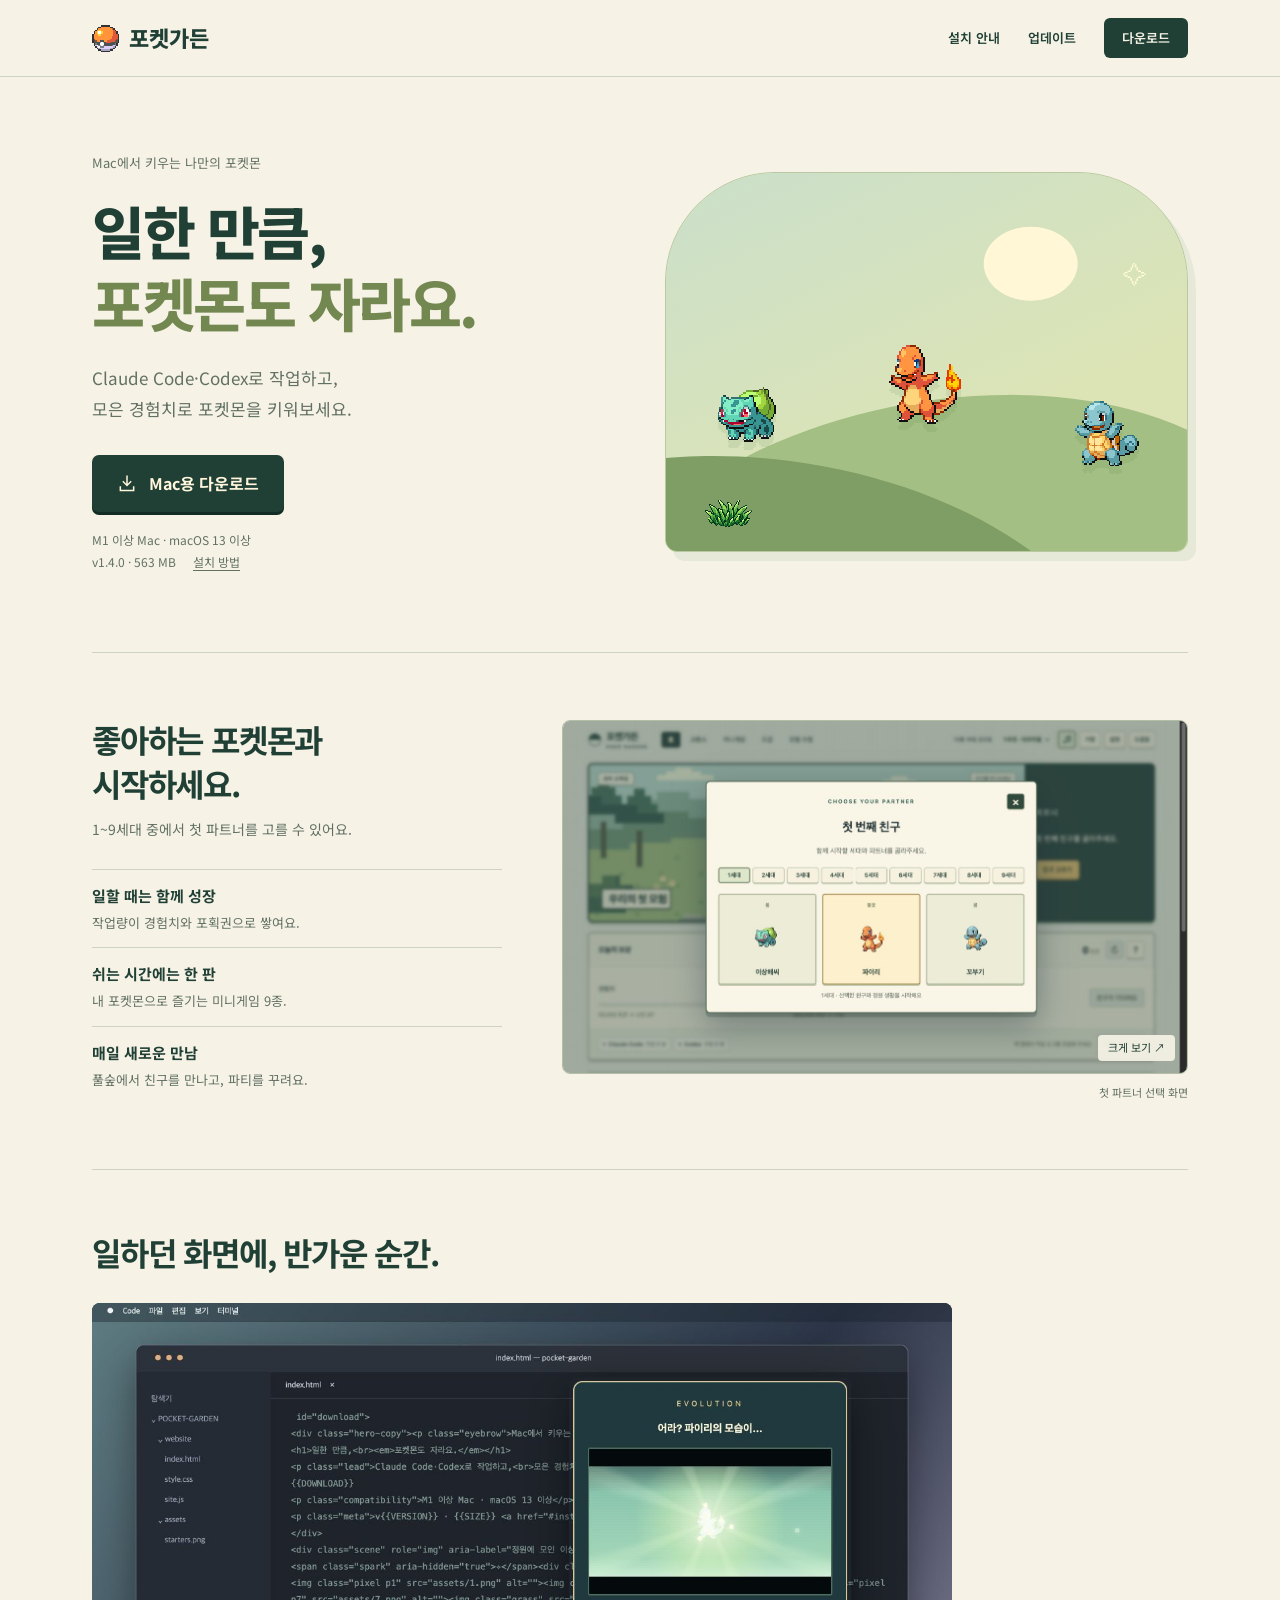
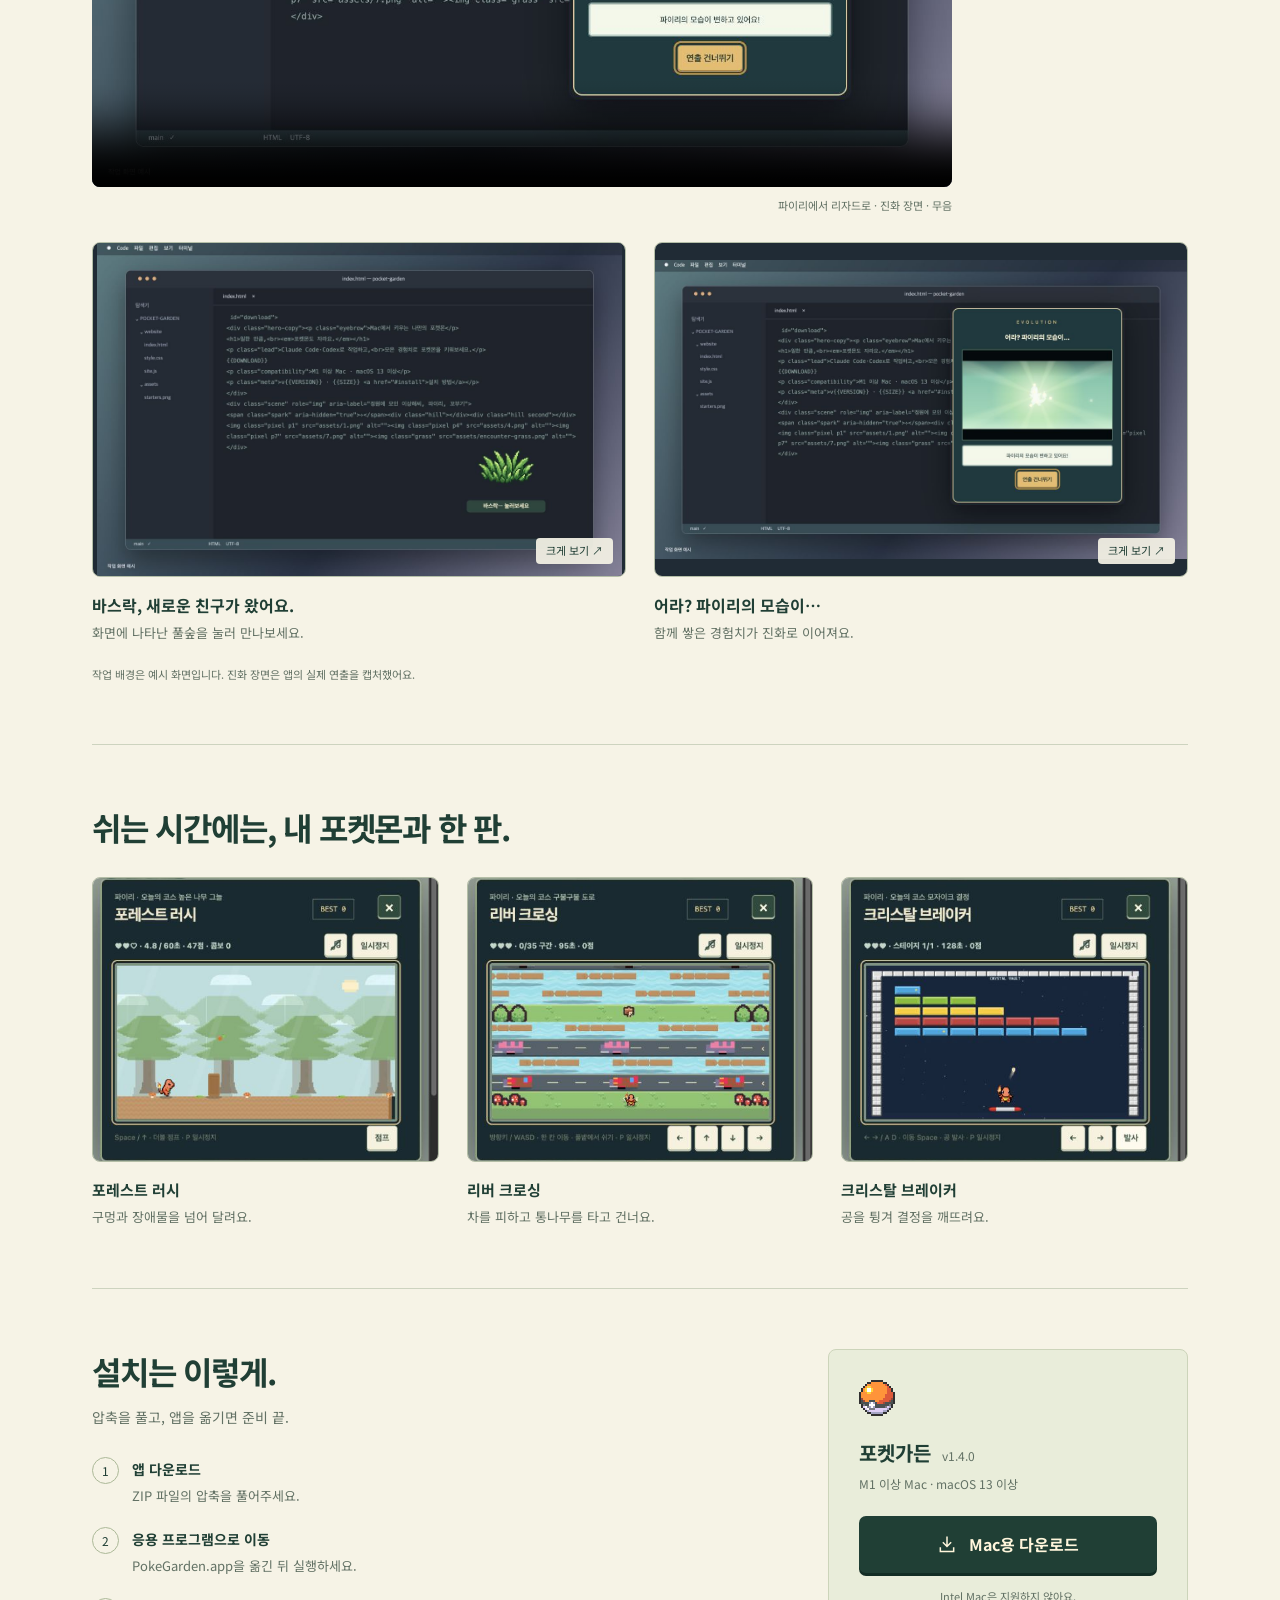
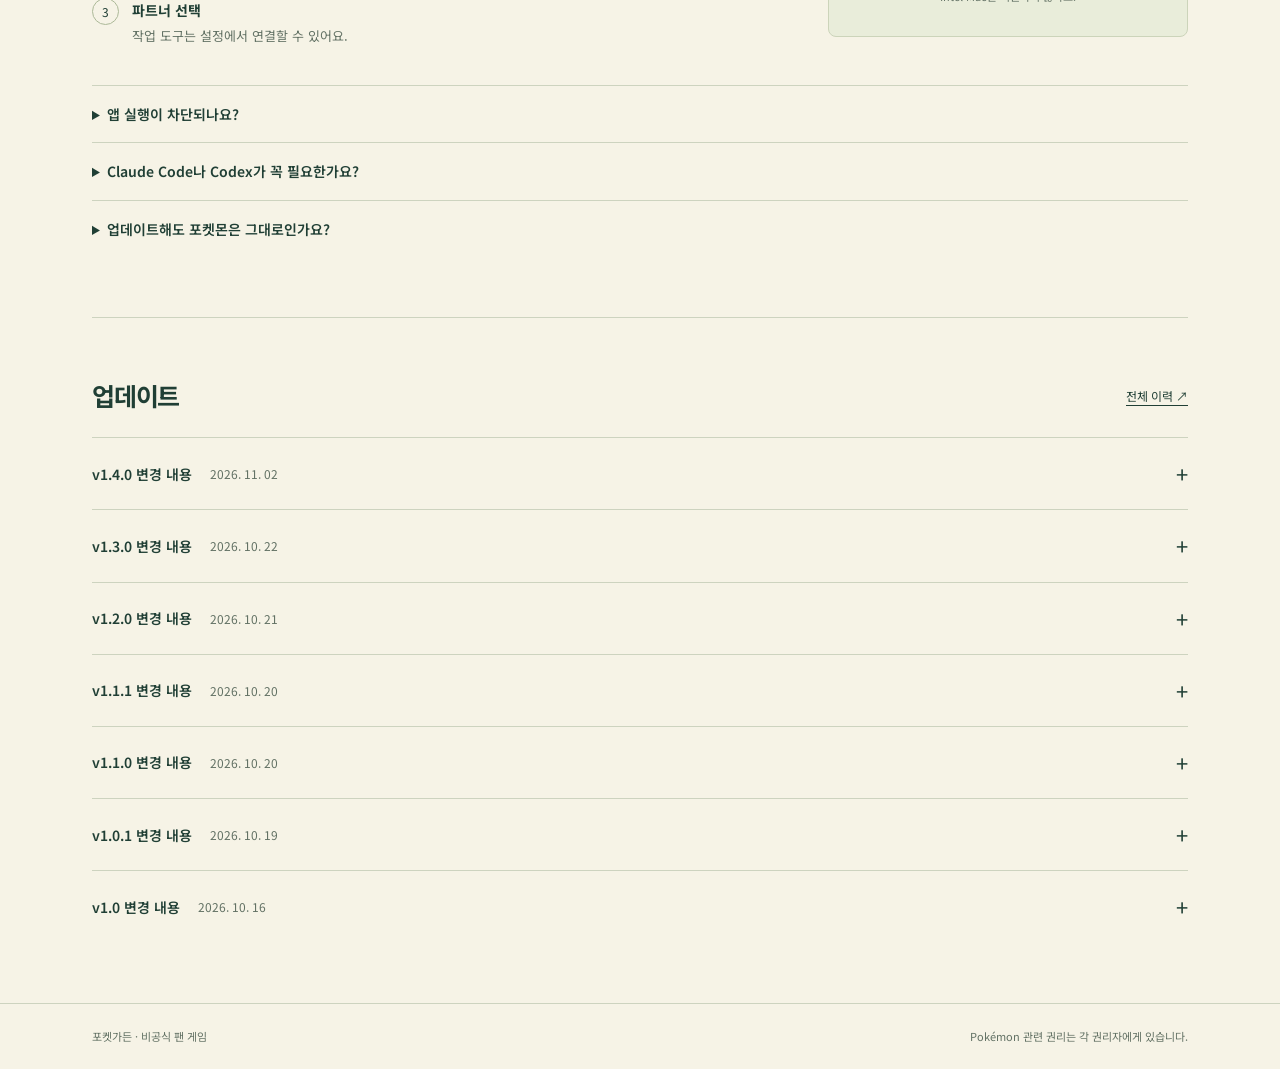
==== commit ed45ace5: "Update download website and release notes" ====
--- a/docs/index.html
+++ b/docs/index.html
@@ -17,9 +17,9 @@
 <div class="hero-copy"><p class="eyebrow">Mac에서 키우는 나만의 포켓몬</p>
 <h1>일한 만큼,<br><em>포켓몬도 자라요.</em></h1>
 <p class="lead">Claude Code·Codex로 작업하고,<br>모은 경험치로 포켓몬을 키워보세요.</p>
-<a class="download" href="https://github.com/JeonDoGyun/pocket-garden-release/releases/download/v1.3.0/PokeGarden-1.3.0-arm64.zip"><svg viewBox="0 0 24 24" aria-hidden="true"><path d="M12 3v12m-5-5 5 5 5-5M4 16v5h16v-5"/></svg>Mac용 다운로드</a>
+<a class="download" href="https://github.com/JeonDoGyun/pocket-garden-release/releases/download/v1.4.0/PokeGarden-1.4.0-arm64.zip"><svg viewBox="0 0 24 24" aria-hidden="true"><path d="M12 3v12m-5-5 5 5 5-5M4 16v5h16v-5"/></svg>Mac용 다운로드</a>
 <p class="compatibility">M1 이상 Mac · macOS 13 이상</p>
-<p class="meta">v1.3.0 · 558 MB <a href="#install">설치 방법</a></p>
+<p class="meta">v1.4.0 · 563 MB <a href="#install">설치 방법</a></p>
 </div>
 <div class="scene" role="img" aria-label="정원에 모인 이상해씨, 파이리, 꼬부기">
 <span class="spark" aria-hidden="true">✧</span><div class="hill"></div><div class="hill second"></div>
@@ -47,14 +47,14 @@
 <div><h2 id="install-heading">설치는 이렇게.</h2><p class="section-lead">압축을 풀고, 앱을 옮기면 준비 끝.</p>
 <ol class="install-steps"><li><b>앱 다운로드</b><span>ZIP 파일의 압축을 풀어주세요.</span></li><li><b>응용 프로그램으로 이동</b><span>PokeGarden.app을 옮긴 뒤 실행하세요.</span></li><li><b>파트너 선택</b><span>작업 도구는 설정에서 연결할 수 있어요.</span></li></ol>
 </div>
-<aside class="download-panel" aria-label="앱 다운로드"><img src="assets/ball.png" alt="" width="36" height="36"><h3>포켓가든 <span>v1.3.0</span></h3><p>M1 이상 Mac · macOS 13 이상</p><a class="download" href="https://github.com/JeonDoGyun/pocket-garden-release/releases/download/v1.3.0/PokeGarden-1.3.0-arm64.zip"><svg viewBox="0 0 24 24" aria-hidden="true"><path d="M12 3v12m-5-5 5 5 5-5M4 16v5h16v-5"/></svg>Mac용 다운로드</a><small>Intel Mac은 지원하지 않아요.</small></aside>
+<aside class="download-panel" aria-label="앱 다운로드"><img src="assets/ball.png" alt="" width="36" height="36"><h3>포켓가든 <span>v1.4.0</span></h3><p>M1 이상 Mac · macOS 13 이상</p><a class="download" href="https://github.com/JeonDoGyun/pocket-garden-release/releases/download/v1.4.0/PokeGarden-1.4.0-arm64.zip"><svg viewBox="0 0 24 24" aria-hidden="true"><path d="M12 3v12m-5-5 5 5 5-5M4 16v5h16v-5"/></svg>Mac용 다운로드</a><small>Intel Mac은 지원하지 않아요.</small></aside>
 <div class="faq">
 <details><summary>앱 실행이 차단되나요?</summary><p>현재는 Apple 공증을 받지 않은 테스트 버전이라 macOS에서 실행이 제한될 수 있어요. 표시된 안내를 배포자에게 전달해 주세요.</p></details>
 <details><summary>Claude Code나 Codex가 꼭 필요한가요?</summary><p>작업 보상을 받으려면 둘 중 하나를 연결해야 해요. 연결 없이도 포켓몬 포획과 미니게임을 즐길 수 있어요. 선택한 로컬 기록 폴더에서 입·출력 토큰 수를 집계해요. 집계 정보는 내 맥에 저장하며, 대화 본문을 집계 파일에 저장하거나 집계를 위해 서버로 전송하지 않아요.</p></details>
 <details><summary>업데이트해도 포켓몬은 그대로인가요?</summary><p>진행 상황은 앱과 별도로 저장돼요. 1.0.1부터 앱의 업데이트 확인에서 새 버전을 설치할 수 있어요. 기존 1.0은 이번 한 번 새 앱으로 교체해 주세요. 업데이트 전 설정에서 저장 파일을 내보내 두세요.</p></details>
 </div>
 </section>
-<section class="updates section" id="updates" aria-labelledby="updates-heading"><div class="updates-heading"><h2 id="updates-heading">업데이트</h2><a class="textlink" href="release-notes.html">전체 이력 ↗</a></div><div><details class="release-toggle"><summary><span>v1.3.0 변경 내용</span><time datetime="2026-10-22">2026. 10. 22</time></summary><h4>새로운 풍경</h4><ul><li>모험 도장을 8개부터 64개까지 하나씩 모을 때마다 빨강 구조대의 친구 에리어 57곳이 차례로 열립니다.</li><li>새싹 산책길·노을빛 호숫가·별빛 캠프를 더 섬세한 픽셀 그림으로 새로 그렸습니다.</li></ul><h4>모험 수첩</h4><ul><li>&#39;우리가 머무는 곳&#39;은 9곳씩, &#39;함께한 순간&#39;은 10개씩 페이지를 나눠 보여 줍니다.</li></ul><h4>울음소리</h4><ul><li>홈 정원의 파트너를 누르면 울음소리를 들을 수 있습니다.</li><li>울음소리가 너무 크게 들리지 않도록 음량을 낮췄습니다.</li></ul></details><details class="release-toggle"><summary><span>v1.2.0 변경 내용</span><time datetime="2026-10-21">2026. 10. 21</time></summary><h4>포켓몬 애니메이션</h4><ul><li>홈 정원과 파트너 패널의 포켓몬이 1~9세대 1,025종 각자의 고유한 움직임으로 움직입니다. 이로치도 그 색 그대로 움직입니다.</li><li>진화 연출과 쿠폰 선물에서 새 친구가 고유 애니메이션으로 등장합니다.</li><li>&#39;GPT 펫으로 만들기&#39;로 새로 만드는 펫이 홈 화면과 같은 움직임을 사용합니다. 이미 등록한 펫은 다시 만들면 바뀝니다.</li><li>시스템의 동작 줄이기 설정을 켜면 움직이지 않는 기본 이미지로 보여 줍니다.</li></ul><h4>울음소리</h4><ul><li>진화가 끝나거나 선물로 포켓몬을 받으면 그 포켓몬의 울음소리가 납니다.</li><li>배경음악을 끄면 울음소리도 함께 꺼지고, 창을 닫으면 바로 멈춥니다.</li></ul><h4>크레딧</h4><ul><li>게임 아트 크레딧에 애니메이션과 울음소리의 출처를 추가했습니다.</li></ul></details><details class="release-toggle"><summary><span>v1.1.1 변경 내용</span><time datetime="2026-10-20">2026. 10. 20</time></summary><h4>변함없는돌</h4><ul><li>지니고 있는 동안 진화하지 않는 변함없는돌을 추가했습니다. 레벨과 경험치는 계속 오르고, 가방에 돌려놓으면 다시 진화할 수 있습니다.</li><li>풀숲에서 만난 포켓몬이 변함없는돌을 지니고 있을 수 있고, 교환소에서 도구 5개로 바꿀 수 있습니다.</li><li>쿠폰으로 받는 변함없는돌 교환권을 추가했습니다.</li></ul><h4>미니게임</h4><ul><li>미니게임 코스가 하루 동안 고정되지 않고 매 판 새로 바뀌며, 바로 전 판과 같은 배치는 나오지 않습니다.</li><li>지뢰찾기도 매 판 새로운 배치로 시작합니다.</li></ul><h4>앱 업데이트</h4><ul><li>앱을 켤 때마다 새 버전을 확인해, 다시 실행하면 바로 업데이트 소식을 볼 수 있습니다.</li></ul></details><details class="release-toggle"><summary><span>v1.1.0 변경 내용</span><time datetime="2026-10-20">2026. 10. 20</time></summary><h4>쿠폰과 보상권</h4><ul><li>설정에서 쿠폰 코드를 등록할 수 있고, 등록이 끝나면 완료 알림을 띄웁니다.</li><li>등록한 쿠폰은 보상권이 되어 가방에 보관됩니다.</li><li>선택권으로 전체 포켓몬이나 도구 중 원하는 하나를 이름·도감 번호·세대로 찾아 고를 수 있습니다.</li><li>랜덤권을 사용하면 뽑기 기계 연출과 함께 선물이 나오고, 연출은 건너뛸 수 있습니다.</li><li>받은 포켓몬은 짧은 등장 인사 후 제자리에서 움직이며, 쿠폰으로 만난 친구는 모험 수첩에 기록됩니다.</li></ul><h4>화면 수정</h4><ul><li>도구를 지닌 포켓몬 옆에 지닌 도구 표시를 추가했습니다.</li><li>설정 창이 열려 있어도 알림이 창 위에 또렷하게 보이도록 고쳤습니다.</li></ul></details><details class="release-toggle"><summary><span>v1.0.1 변경 내용</span><time datetime="2026-10-19">2026. 10. 19</time></summary><h4>앱 업데이트</h4><ul><li>새 버전 알림과 앱 안에서 업데이트하는 기능을 추가했습니다.</li><li>앱 메뉴·메뉴 막대·설정에서 업데이트를 확인할 수 있습니다.</li><li>업데이트 창에서 이번 버전의 변경 내용을 볼 수 있습니다.</li></ul><h4>화면 수정</h4><ul><li>미니게임 결과 창의 다시 도전·정원으로 버튼 높이와 정렬을 맞췄습니다.</li><li>내용이 긴 창을 스크롤해도 제목과 안내 문구가 위에 고정되고, 창 안쪽 여백을 좌우 고르게 맞췄습니다.</li><li>창이 좁을 때 상단 메뉴·음악 패널·도감 검색이 잘리거나 겹치지 않도록 배치를 고쳤습니다.</li></ul></details><details class="release-toggle"><summary><span>v1.0 변경 내용</span><time datetime="2026-10-16">2026. 10. 16</time></summary><h4>첫 번째 배포</h4><ul><li>Claude Code와 Codex의 입·출력 토큰을 경험치와 포획권으로 연결합니다.</li><li>1~9세대 포켓몬을 만나고, 최대 네 마리의 파티를 함께 키울 수 있습니다.</li><li>매일 바뀌는 코스의 미니게임 9종과 아이템 교환소를 제공합니다.</li></ul><h4>미니게임 개선</h4><ul><li>포레스트 러시에 낭떠러지와 튀면서 굴러오는 통나무를 추가했습니다.</li><li>윈드 글라이더에 네 방향 기류와 움직이는 관문을 추가했습니다.</li><li>스카이 바운드에 높이 도약하는 발판을 추가했습니다.</li></ul><h4>설치 안내</h4><ul><li>Apple Silicon Mac과 macOS 13 이상을 지원합니다.</li><li>Python 런타임이 포함되어 별도로 설치하지 않아도 됩니다.</li><li>현재 버전은 수동 다운로드 방식입니다. 앱 내 자동 업데이트는 준비 중입니다.</li></ul></details></div></section>
+<section class="updates section" id="updates" aria-labelledby="updates-heading"><div class="updates-heading"><h2 id="updates-heading">업데이트</h2><a class="textlink" href="release-notes.html">전체 이력 ↗</a></div><div><details class="release-toggle"><summary><span>v1.4.0 변경 내용</span><time datetime="2026-11-02">2026. 11. 02</time></summary><h4>포켓몬 연구소</h4><ul><li>포켓몬 연구소 페이지에서 변신 도구·재화·모습을 관리합니다. 교환소는 일반 도구 교환에 집중합니다.</li><li>메가스톤 도감에서 보유 포켓몬과 관계없이 전체 92종을 검색하고 교환할 수 있습니다. 플라베베나이트·냐오닉스나이트·싸리용나이트와 해당 변신 애니메이션을 추가했습니다.</li><li>모험 도장 10개에 달맞이 산과 메가링, 20개에 오래된 석실 α와 다이수프를 함께 받습니다. 두 도구는 한 개만 보유하며 반복 사용하고 이미 모은 도장도 반영합니다.</li><li>중복 포획·쿠폰 뽑기 또는 누적 입력·출력 500만 토큰마다 연구 교환권 1장을 받습니다. 날짜를 넘어 합산하고 재집계·재시작 시 중복 지급하지 않습니다.</li><li>연구 교환권 1장으로 메가나이트 스톤 또는 다이버섯 1개를 고릅니다. 메가나이트 스톤 3개로 전용 메가스톤 1개를 교환해 영구 보유하고 거다이맥스 모습 하나를 열 때는 다이버섯 3개를 사용합니다. 레쿠쟈는 메가링만 필요합니다.</li><li>기존 교환권·각성사탕은 같은 수량의 두 재화로 전환합니다. 기존 도구와 해금한 모습은 보존합니다.</li><li>연구소·가방의 포켓몬 선택을 공통 목록으로 바꿨습니다. 픽셀 이미지·레벨·지닌 도구를 확인하고 이름·도감 번호로 찾을 수 있습니다.</li></ul><h4>메가진화와 거다이맥스</h4><ul><li>다이맥스는 제거하고 메가진화 93종·거다이맥스 32종만 지원합니다. 전용 애니메이션을 적용했으며 아머까오 거다이맥스만 원본 손상으로 정지 이미지를 유지합니다.</li><li>변신한 모습은 그 포켓몬에 그대로 남습니다. 파트너를 바꿔도 풀리지 않고 여러 친구가 동시에 변신한 채로 지낼 수 있습니다. 일반 진화를 하면 원래 모습으로 돌아옵니다.</li><li>변신한 모습은 정원의 동료, 도감 카드, 파티 편성, 모험 수첩, 가방과 포켓몬 선택 목록에서도 그대로 보입니다. 미니게임은 걷기 그림이 있는 메가진화 41종을 그 모습으로 달리게 하고 나머지는 기본 모습을 씁니다.</li><li>메가진화·거다이맥스 모습인 파트너는 그 모습 그대로 GPT 펫으로 만듭니다. 기본 모습 펫과는 별도 펫(메가리자몽X, 거다이맥스 리자몽 등)으로 등록되며 파트너 패널의 등록 상태도 지금 모습 기준으로 보입니다.</li><li>홈의 특별한 모습 창과 연구소 카드는 모습이 하나뿐일 때 불필요하게 늘어나지 않고 변신 모습을 더 크게 보여 줍니다.</li></ul><h4>도감</h4><ul><li>전국도감에 메가진화·거다이맥스 탭을 추가했습니다. 변신한 적 있는 모습, 해금한 모습, 연구소에서 해금할 수 있는 모습, 아직 만나지 못한 친구를 구분합니다.</li><li>파트너를 바꾸거나 도감에서 친구를 골라도 화면 높이가 움직이지 않습니다.</li></ul><h4>정리</h4><ul><li>예전에 내린 리듬 게임의 남은 파일과 곡 보관함 기능을 모두 정리했습니다. 앱 용량이 약 7.5MB 줄었습니다.</li></ul></details><details class="release-toggle"><summary><span>v1.3.0 변경 내용</span><time datetime="2026-10-22">2026. 10. 22</time></summary><h4>새로운 풍경</h4><ul><li>모험 도장을 8개부터 64개까지 하나씩 모을 때마다 빨강 구조대의 친구 에리어 57곳이 차례로 열립니다.</li><li>새싹 산책길·노을빛 호숫가·별빛 캠프를 더 섬세한 픽셀 그림으로 새로 그렸습니다.</li></ul><h4>모험 수첩</h4><ul><li>&#39;우리가 머무는 곳&#39;은 9곳씩, &#39;함께한 순간&#39;은 10개씩 페이지를 나눠 보여 줍니다.</li></ul><h4>울음소리</h4><ul><li>홈 정원의 파트너를 누르면 울음소리를 들을 수 있습니다.</li><li>울음소리가 너무 크게 들리지 않도록 음량을 낮췄습니다.</li></ul></details><details class="release-toggle"><summary><span>v1.2.0 변경 내용</span><time datetime="2026-10-21">2026. 10. 21</time></summary><h4>포켓몬 애니메이션</h4><ul><li>홈 정원과 파트너 패널의 포켓몬이 1~9세대 1,025종 각자의 고유한 움직임으로 움직입니다. 이로치도 그 색 그대로 움직입니다.</li><li>진화 연출과 쿠폰 선물에서 새 친구가 고유 애니메이션으로 등장합니다.</li><li>&#39;GPT 펫으로 만들기&#39;로 새로 만드는 펫이 홈 화면과 같은 움직임을 사용합니다. 이미 등록한 펫은 다시 만들면 바뀝니다.</li><li>시스템의 동작 줄이기 설정을 켜면 움직이지 않는 기본 이미지로 보여 줍니다.</li></ul><h4>울음소리</h4><ul><li>진화가 끝나거나 선물로 포켓몬을 받으면 그 포켓몬의 울음소리가 납니다.</li><li>배경음악을 끄면 울음소리도 함께 꺼지고, 창을 닫으면 바로 멈춥니다.</li></ul><h4>크레딧</h4><ul><li>게임 아트 크레딧에 애니메이션과 울음소리의 출처를 추가했습니다.</li></ul></details><details class="release-toggle"><summary><span>v1.1.1 변경 내용</span><time datetime="2026-10-20">2026. 10. 20</time></summary><h4>변함없는돌</h4><ul><li>지니고 있는 동안 진화하지 않는 변함없는돌을 추가했습니다. 레벨과 경험치는 계속 오르고, 가방에 돌려놓으면 다시 진화할 수 있습니다.</li><li>풀숲에서 만난 포켓몬이 변함없는돌을 지니고 있을 수 있고, 교환소에서 도구 5개로 바꿀 수 있습니다.</li><li>쿠폰으로 받는 변함없는돌 교환권을 추가했습니다.</li></ul><h4>미니게임</h4><ul><li>미니게임 코스가 하루 동안 고정되지 않고 매 판 새로 바뀌며, 바로 전 판과 같은 배치는 나오지 않습니다.</li><li>지뢰찾기도 매 판 새로운 배치로 시작합니다.</li></ul><h4>앱 업데이트</h4><ul><li>앱을 켤 때마다 새 버전을 확인해, 다시 실행하면 바로 업데이트 소식을 볼 수 있습니다.</li></ul></details><details class="release-toggle"><summary><span>v1.1.0 변경 내용</span><time datetime="2026-10-20">2026. 10. 20</time></summary><h4>쿠폰과 보상권</h4><ul><li>설정에서 쿠폰 코드를 등록할 수 있고, 등록이 끝나면 완료 알림을 띄웁니다.</li><li>등록한 쿠폰은 보상권이 되어 가방에 보관됩니다.</li><li>선택권으로 전체 포켓몬이나 도구 중 원하는 하나를 이름·도감 번호·세대로 찾아 고를 수 있습니다.</li><li>랜덤권을 사용하면 뽑기 기계 연출과 함께 선물이 나오고, 연출은 건너뛸 수 있습니다.</li><li>받은 포켓몬은 짧은 등장 인사 후 제자리에서 움직이며, 쿠폰으로 만난 친구는 모험 수첩에 기록됩니다.</li></ul><h4>화면 수정</h4><ul><li>도구를 지닌 포켓몬 옆에 지닌 도구 표시를 추가했습니다.</li><li>설정 창이 열려 있어도 알림이 창 위에 또렷하게 보이도록 고쳤습니다.</li></ul></details><details class="release-toggle"><summary><span>v1.0.1 변경 내용</span><time datetime="2026-10-19">2026. 10. 19</time></summary><h4>앱 업데이트</h4><ul><li>새 버전 알림과 앱 안에서 업데이트하는 기능을 추가했습니다.</li><li>앱 메뉴·메뉴 막대·설정에서 업데이트를 확인할 수 있습니다.</li><li>업데이트 창에서 이번 버전의 변경 내용을 볼 수 있습니다.</li></ul><h4>화면 수정</h4><ul><li>미니게임 결과 창의 다시 도전·정원으로 버튼 높이와 정렬을 맞췄습니다.</li><li>내용이 긴 창을 스크롤해도 제목과 안내 문구가 위에 고정되고, 창 안쪽 여백을 좌우 고르게 맞췄습니다.</li><li>창이 좁을 때 상단 메뉴·음악 패널·도감 검색이 잘리거나 겹치지 않도록 배치를 고쳤습니다.</li></ul></details><details class="release-toggle"><summary><span>v1.0 변경 내용</span><time datetime="2026-10-16">2026. 10. 16</time></summary><h4>첫 번째 배포</h4><ul><li>Claude Code와 Codex의 입·출력 토큰을 경험치와 포획권으로 연결합니다.</li><li>1~9세대 포켓몬을 만나고, 최대 네 마리의 파티를 함께 키울 수 있습니다.</li><li>매일 바뀌는 코스의 미니게임 9종과 아이템 교환소를 제공합니다.</li></ul><h4>미니게임 개선</h4><ul><li>포레스트 러시에 낭떠러지와 튀면서 굴러오는 통나무를 추가했습니다.</li><li>윈드 글라이더에 네 방향 기류와 움직이는 관문을 추가했습니다.</li><li>스카이 바운드에 높이 도약하는 발판을 추가했습니다.</li></ul><h4>설치 안내</h4><ul><li>Apple Silicon Mac과 macOS 13 이상을 지원합니다.</li><li>Python 런타임이 포함되어 별도로 설치하지 않아도 됩니다.</li><li>현재 버전은 수동 다운로드 방식입니다. 앱 내 자동 업데이트는 준비 중입니다.</li></ul><ul><li>중복 포켓몬·누적 500만 토큰 보상은 연구 교환권 1장으로 지급하고 연구소에서 재료 하나를 골라 교환해요.</li></ul><ul><li>가방을 성장 도구·진화 도구·보상권 탭으로 나누고, 연구소 전용 도구와 재화는 가방에서 숨겼어요.</li></ul><ul><li>연구소의 친구 선택을 작은 보조 영역으로 줄이고, 특별한 모습의 애니메이션·해금 상태를 중심으로 배치했어요.</li></ul><ul><li>특별한 모습 관리 창의 빈 선택 공간과 반복 설명을 없애고, 변신 이미지의 비중을 높였어요.</li></ul></details></div></section>
 </div>
 </main>
 <footer><div class="wrap"><span>포켓가든 · 비공식 팬 게임</span><span>Pokémon 관련 권리는 각 권리자에게 있습니다.</span></div></footer>
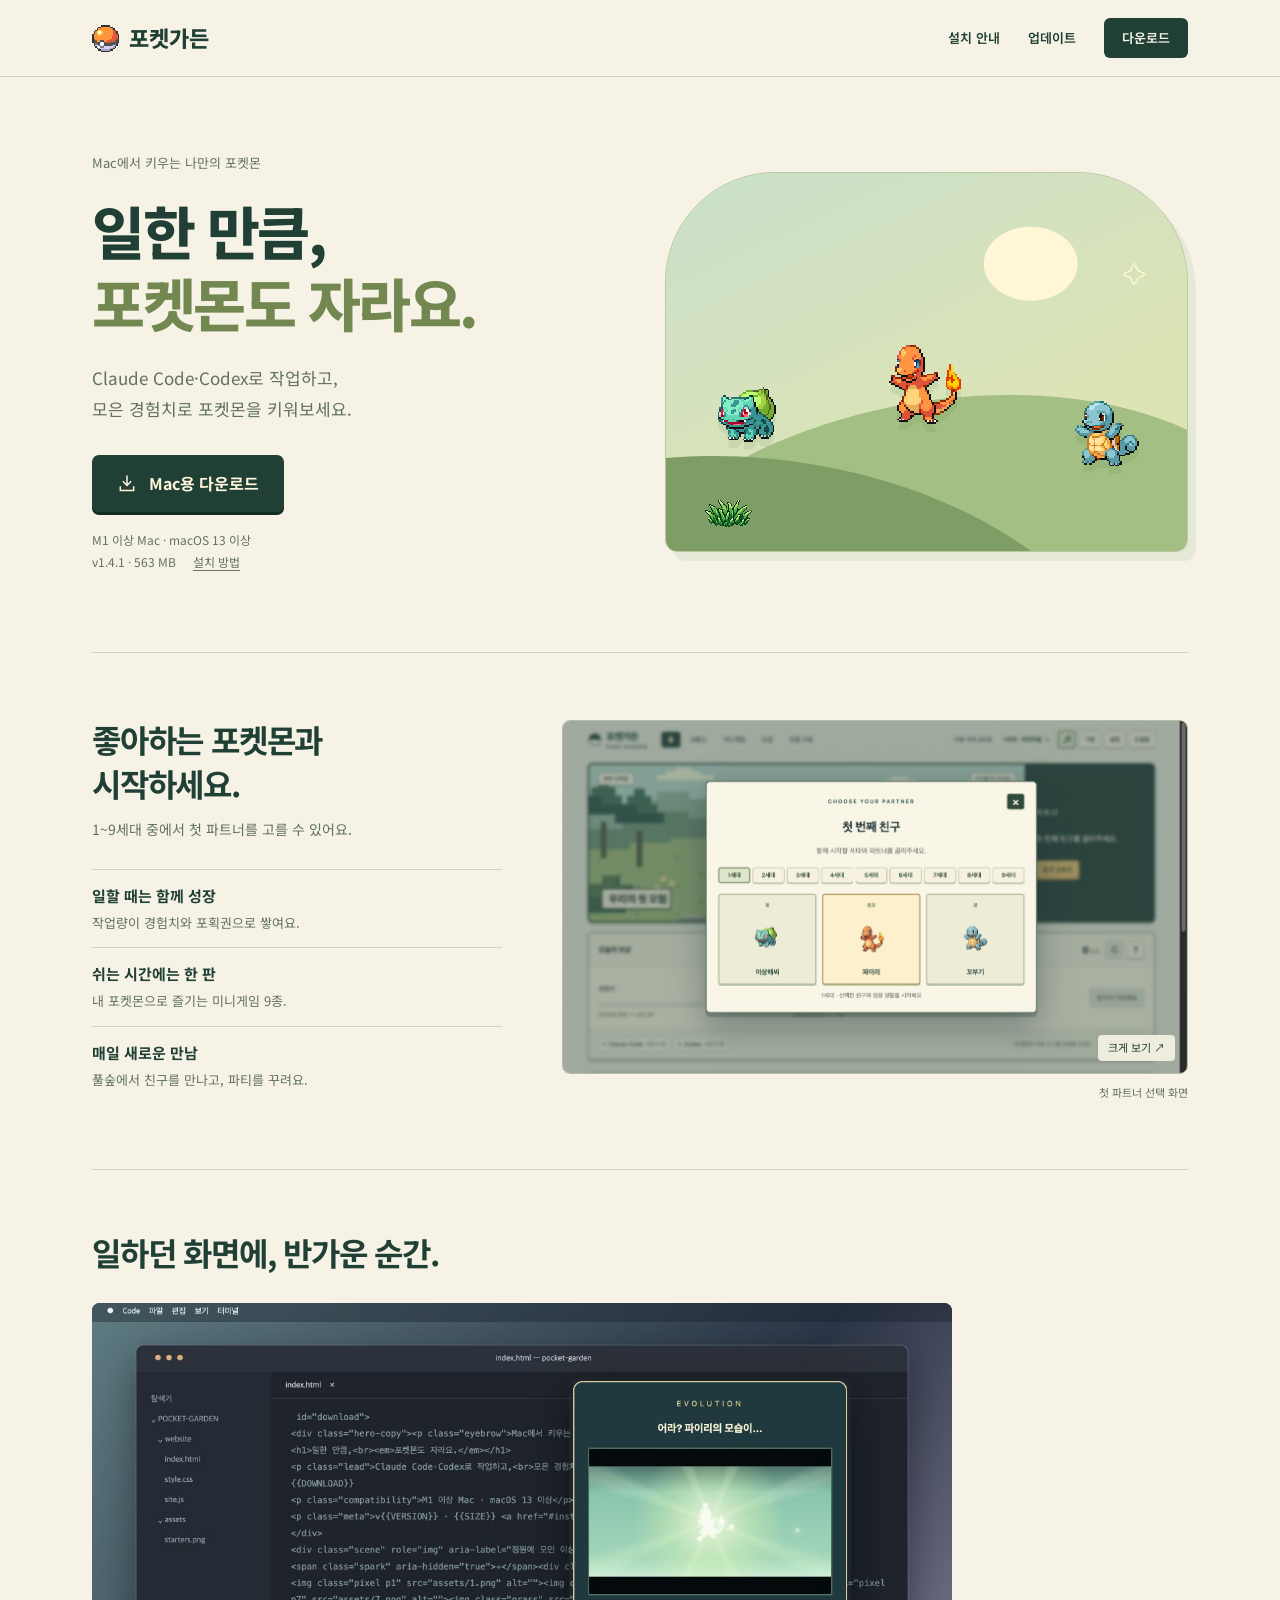
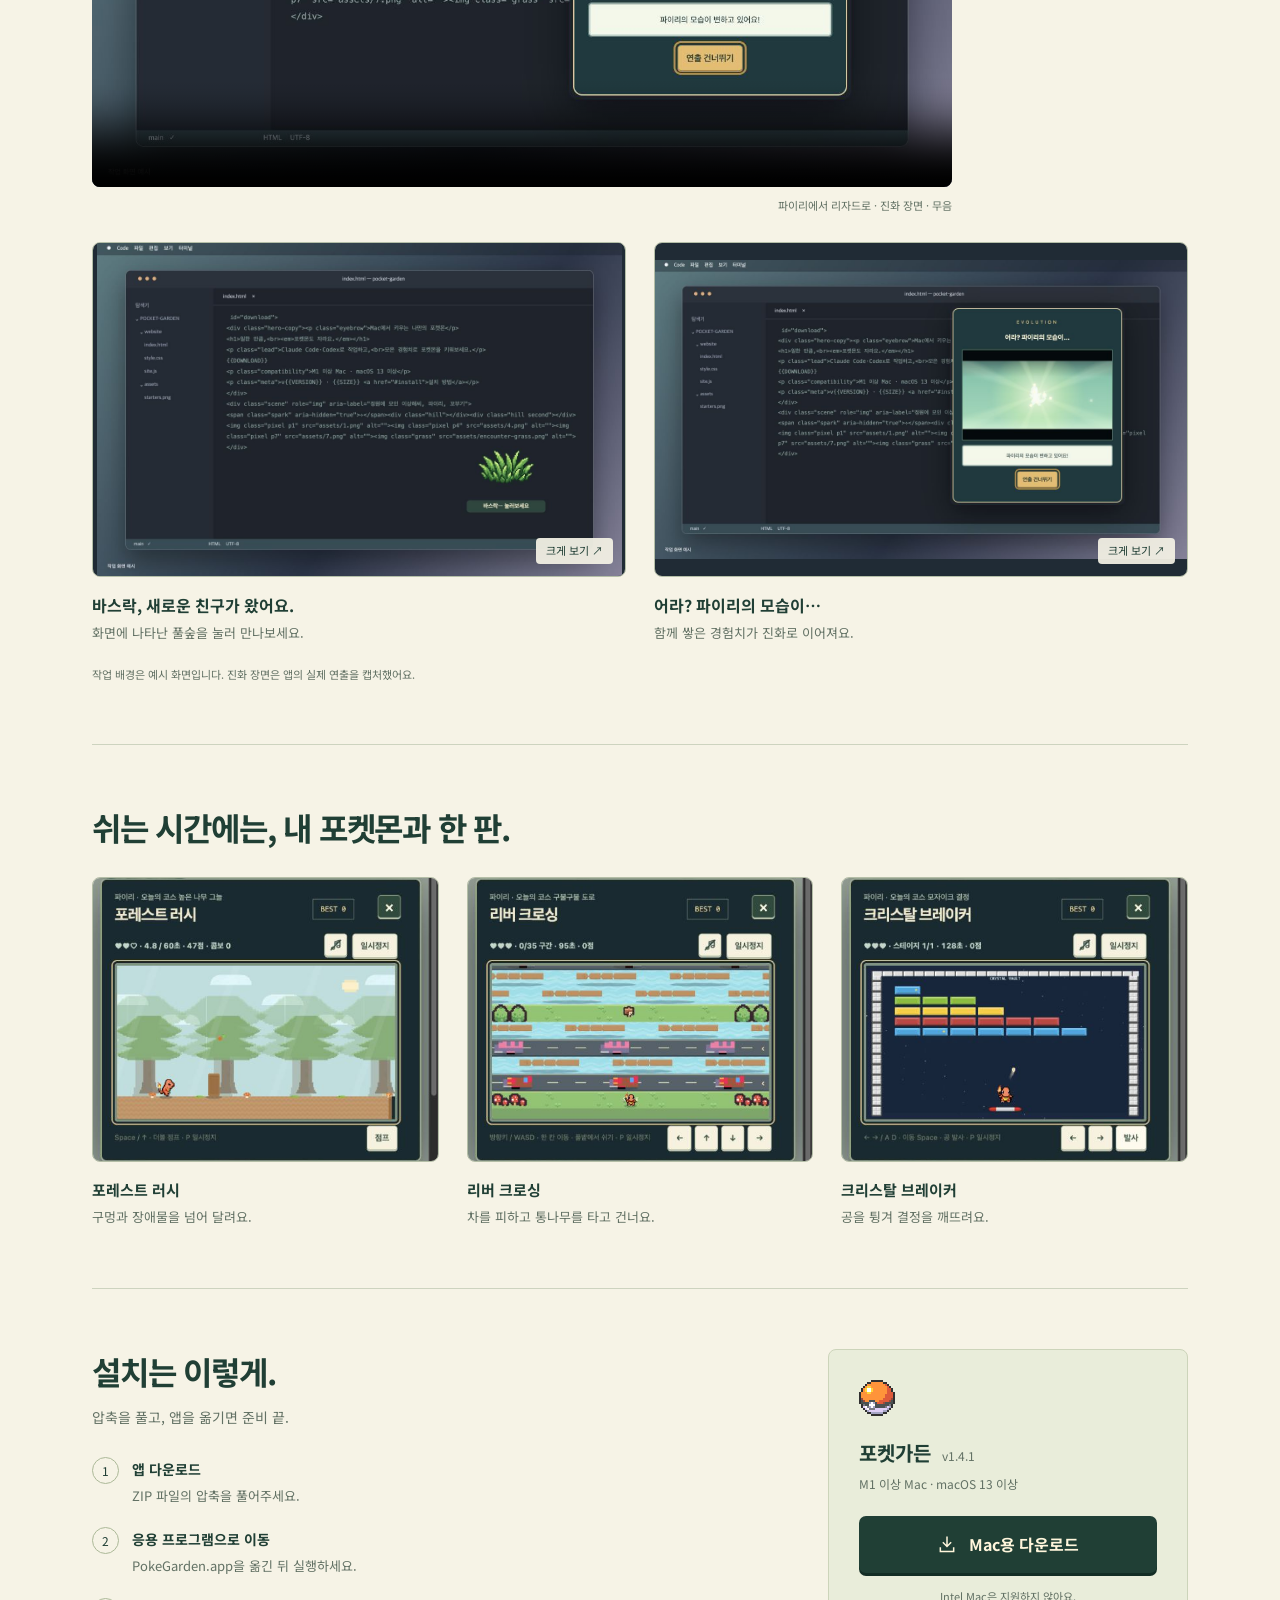
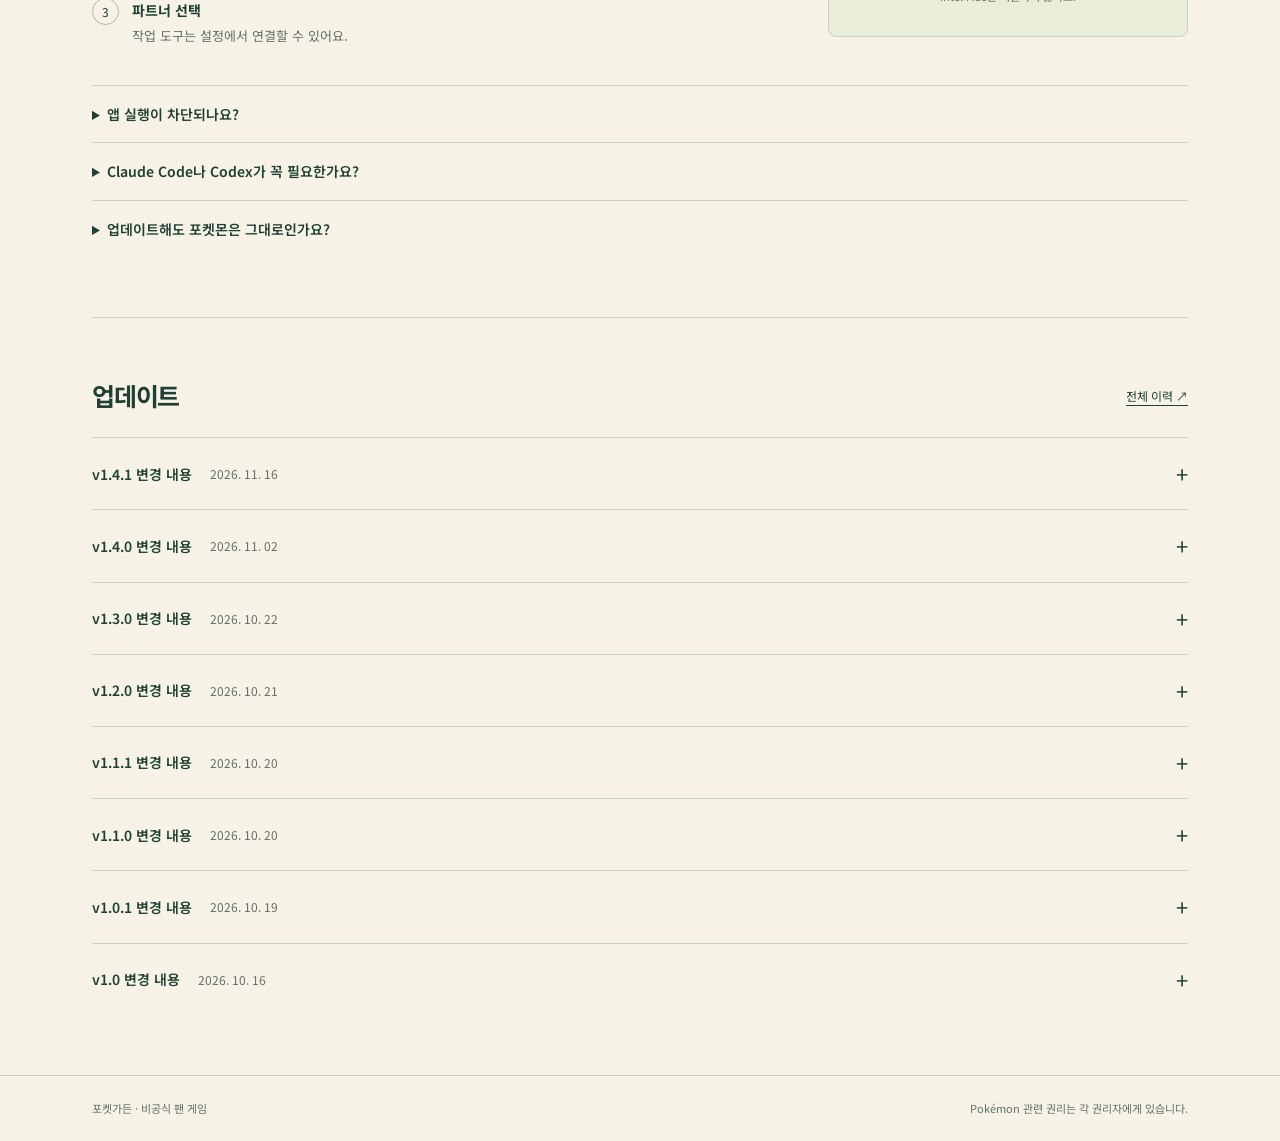
==== commit c413d424: "Update download website and release notes" ====
--- a/docs/index.html
+++ b/docs/index.html
@@ -17,9 +17,9 @@
 <div class="hero-copy"><p class="eyebrow">Mac에서 키우는 나만의 포켓몬</p>
 <h1>일한 만큼,<br><em>포켓몬도 자라요.</em></h1>
 <p class="lead">Claude Code·Codex로 작업하고,<br>모은 경험치로 포켓몬을 키워보세요.</p>
-<a class="download" href="https://github.com/JeonDoGyun/pocket-garden-release/releases/download/v1.4.0/PokeGarden-1.4.0-arm64.zip"><svg viewBox="0 0 24 24" aria-hidden="true"><path d="M12 3v12m-5-5 5 5 5-5M4 16v5h16v-5"/></svg>Mac용 다운로드</a>
+<a class="download" href="https://github.com/JeonDoGyun/pocket-garden-release/releases/download/v1.4.1/PokeGarden-1.4.1-arm64.zip"><svg viewBox="0 0 24 24" aria-hidden="true"><path d="M12 3v12m-5-5 5 5 5-5M4 16v5h16v-5"/></svg>Mac용 다운로드</a>
 <p class="compatibility">M1 이상 Mac · macOS 13 이상</p>
-<p class="meta">v1.4.0 · 563 MB <a href="#install">설치 방법</a></p>
+<p class="meta">v1.4.1 · 563 MB <a href="#install">설치 방법</a></p>
 </div>
 <div class="scene" role="img" aria-label="정원에 모인 이상해씨, 파이리, 꼬부기">
 <span class="spark" aria-hidden="true">✧</span><div class="hill"></div><div class="hill second"></div>
@@ -47,14 +47,14 @@
 <div><h2 id="install-heading">설치는 이렇게.</h2><p class="section-lead">압축을 풀고, 앱을 옮기면 준비 끝.</p>
 <ol class="install-steps"><li><b>앱 다운로드</b><span>ZIP 파일의 압축을 풀어주세요.</span></li><li><b>응용 프로그램으로 이동</b><span>PokeGarden.app을 옮긴 뒤 실행하세요.</span></li><li><b>파트너 선택</b><span>작업 도구는 설정에서 연결할 수 있어요.</span></li></ol>
 </div>
-<aside class="download-panel" aria-label="앱 다운로드"><img src="assets/ball.png" alt="" width="36" height="36"><h3>포켓가든 <span>v1.4.0</span></h3><p>M1 이상 Mac · macOS 13 이상</p><a class="download" href="https://github.com/JeonDoGyun/pocket-garden-release/releases/download/v1.4.0/PokeGarden-1.4.0-arm64.zip"><svg viewBox="0 0 24 24" aria-hidden="true"><path d="M12 3v12m-5-5 5 5 5-5M4 16v5h16v-5"/></svg>Mac용 다운로드</a><small>Intel Mac은 지원하지 않아요.</small></aside>
+<aside class="download-panel" aria-label="앱 다운로드"><img src="assets/ball.png" alt="" width="36" height="36"><h3>포켓가든 <span>v1.4.1</span></h3><p>M1 이상 Mac · macOS 13 이상</p><a class="download" href="https://github.com/JeonDoGyun/pocket-garden-release/releases/download/v1.4.1/PokeGarden-1.4.1-arm64.zip"><svg viewBox="0 0 24 24" aria-hidden="true"><path d="M12 3v12m-5-5 5 5 5-5M4 16v5h16v-5"/></svg>Mac용 다운로드</a><small>Intel Mac은 지원하지 않아요.</small></aside>
 <div class="faq">
 <details><summary>앱 실행이 차단되나요?</summary><p>현재는 Apple 공증을 받지 않은 테스트 버전이라 macOS에서 실행이 제한될 수 있어요. 표시된 안내를 배포자에게 전달해 주세요.</p></details>
 <details><summary>Claude Code나 Codex가 꼭 필요한가요?</summary><p>작업 보상을 받으려면 둘 중 하나를 연결해야 해요. 연결 없이도 포켓몬 포획과 미니게임을 즐길 수 있어요. 선택한 로컬 기록 폴더에서 입·출력 토큰 수를 집계해요. 집계 정보는 내 맥에 저장하며, 대화 본문을 집계 파일에 저장하거나 집계를 위해 서버로 전송하지 않아요.</p></details>
 <details><summary>업데이트해도 포켓몬은 그대로인가요?</summary><p>진행 상황은 앱과 별도로 저장돼요. 1.0.1부터 앱의 업데이트 확인에서 새 버전을 설치할 수 있어요. 기존 1.0은 이번 한 번 새 앱으로 교체해 주세요. 업데이트 전 설정에서 저장 파일을 내보내 두세요.</p></details>
 </div>
 </section>
-<section class="updates section" id="updates" aria-labelledby="updates-heading"><div class="updates-heading"><h2 id="updates-heading">업데이트</h2><a class="textlink" href="release-notes.html">전체 이력 ↗</a></div><div><details class="release-toggle"><summary><span>v1.4.0 변경 내용</span><time datetime="2026-11-02">2026. 11. 02</time></summary><h4>포켓몬 연구소</h4><ul><li>포켓몬 연구소 페이지에서 변신 도구·재화·모습을 관리합니다. 교환소는 일반 도구 교환에 집중합니다.</li><li>메가스톤 도감에서 보유 포켓몬과 관계없이 전체 92종을 검색하고 교환할 수 있습니다. 플라베베나이트·냐오닉스나이트·싸리용나이트와 해당 변신 애니메이션을 추가했습니다.</li><li>모험 도장 10개에 달맞이 산과 메가링, 20개에 오래된 석실 α와 다이수프를 함께 받습니다. 두 도구는 한 개만 보유하며 반복 사용하고 이미 모은 도장도 반영합니다.</li><li>중복 포획·쿠폰 뽑기 또는 누적 입력·출력 500만 토큰마다 연구 교환권 1장을 받습니다. 날짜를 넘어 합산하고 재집계·재시작 시 중복 지급하지 않습니다.</li><li>연구 교환권 1장으로 메가나이트 스톤 또는 다이버섯 1개를 고릅니다. 메가나이트 스톤 3개로 전용 메가스톤 1개를 교환해 영구 보유하고 거다이맥스 모습 하나를 열 때는 다이버섯 3개를 사용합니다. 레쿠쟈는 메가링만 필요합니다.</li><li>기존 교환권·각성사탕은 같은 수량의 두 재화로 전환합니다. 기존 도구와 해금한 모습은 보존합니다.</li><li>연구소·가방의 포켓몬 선택을 공통 목록으로 바꿨습니다. 픽셀 이미지·레벨·지닌 도구를 확인하고 이름·도감 번호로 찾을 수 있습니다.</li></ul><h4>메가진화와 거다이맥스</h4><ul><li>다이맥스는 제거하고 메가진화 93종·거다이맥스 32종만 지원합니다. 전용 애니메이션을 적용했으며 아머까오 거다이맥스만 원본 손상으로 정지 이미지를 유지합니다.</li><li>변신한 모습은 그 포켓몬에 그대로 남습니다. 파트너를 바꿔도 풀리지 않고 여러 친구가 동시에 변신한 채로 지낼 수 있습니다. 일반 진화를 하면 원래 모습으로 돌아옵니다.</li><li>변신한 모습은 정원의 동료, 도감 카드, 파티 편성, 모험 수첩, 가방과 포켓몬 선택 목록에서도 그대로 보입니다. 미니게임은 걷기 그림이 있는 메가진화 41종을 그 모습으로 달리게 하고 나머지는 기본 모습을 씁니다.</li><li>메가진화·거다이맥스 모습인 파트너는 그 모습 그대로 GPT 펫으로 만듭니다. 기본 모습 펫과는 별도 펫(메가리자몽X, 거다이맥스 리자몽 등)으로 등록되며 파트너 패널의 등록 상태도 지금 모습 기준으로 보입니다.</li><li>홈의 특별한 모습 창과 연구소 카드는 모습이 하나뿐일 때 불필요하게 늘어나지 않고 변신 모습을 더 크게 보여 줍니다.</li></ul><h4>도감</h4><ul><li>전국도감에 메가진화·거다이맥스 탭을 추가했습니다. 변신한 적 있는 모습, 해금한 모습, 연구소에서 해금할 수 있는 모습, 아직 만나지 못한 친구를 구분합니다.</li><li>파트너를 바꾸거나 도감에서 친구를 골라도 화면 높이가 움직이지 않습니다.</li></ul><h4>정리</h4><ul><li>예전에 내린 리듬 게임의 남은 파일과 곡 보관함 기능을 모두 정리했습니다. 앱 용량이 약 7.5MB 줄었습니다.</li></ul></details><details class="release-toggle"><summary><span>v1.3.0 변경 내용</span><time datetime="2026-10-22">2026. 10. 22</time></summary><h4>새로운 풍경</h4><ul><li>모험 도장을 8개부터 64개까지 하나씩 모을 때마다 빨강 구조대의 친구 에리어 57곳이 차례로 열립니다.</li><li>새싹 산책길·노을빛 호숫가·별빛 캠프를 더 섬세한 픽셀 그림으로 새로 그렸습니다.</li></ul><h4>모험 수첩</h4><ul><li>&#39;우리가 머무는 곳&#39;은 9곳씩, &#39;함께한 순간&#39;은 10개씩 페이지를 나눠 보여 줍니다.</li></ul><h4>울음소리</h4><ul><li>홈 정원의 파트너를 누르면 울음소리를 들을 수 있습니다.</li><li>울음소리가 너무 크게 들리지 않도록 음량을 낮췄습니다.</li></ul></details><details class="release-toggle"><summary><span>v1.2.0 변경 내용</span><time datetime="2026-10-21">2026. 10. 21</time></summary><h4>포켓몬 애니메이션</h4><ul><li>홈 정원과 파트너 패널의 포켓몬이 1~9세대 1,025종 각자의 고유한 움직임으로 움직입니다. 이로치도 그 색 그대로 움직입니다.</li><li>진화 연출과 쿠폰 선물에서 새 친구가 고유 애니메이션으로 등장합니다.</li><li>&#39;GPT 펫으로 만들기&#39;로 새로 만드는 펫이 홈 화면과 같은 움직임을 사용합니다. 이미 등록한 펫은 다시 만들면 바뀝니다.</li><li>시스템의 동작 줄이기 설정을 켜면 움직이지 않는 기본 이미지로 보여 줍니다.</li></ul><h4>울음소리</h4><ul><li>진화가 끝나거나 선물로 포켓몬을 받으면 그 포켓몬의 울음소리가 납니다.</li><li>배경음악을 끄면 울음소리도 함께 꺼지고, 창을 닫으면 바로 멈춥니다.</li></ul><h4>크레딧</h4><ul><li>게임 아트 크레딧에 애니메이션과 울음소리의 출처를 추가했습니다.</li></ul></details><details class="release-toggle"><summary><span>v1.1.1 변경 내용</span><time datetime="2026-10-20">2026. 10. 20</time></summary><h4>변함없는돌</h4><ul><li>지니고 있는 동안 진화하지 않는 변함없는돌을 추가했습니다. 레벨과 경험치는 계속 오르고, 가방에 돌려놓으면 다시 진화할 수 있습니다.</li><li>풀숲에서 만난 포켓몬이 변함없는돌을 지니고 있을 수 있고, 교환소에서 도구 5개로 바꿀 수 있습니다.</li><li>쿠폰으로 받는 변함없는돌 교환권을 추가했습니다.</li></ul><h4>미니게임</h4><ul><li>미니게임 코스가 하루 동안 고정되지 않고 매 판 새로 바뀌며, 바로 전 판과 같은 배치는 나오지 않습니다.</li><li>지뢰찾기도 매 판 새로운 배치로 시작합니다.</li></ul><h4>앱 업데이트</h4><ul><li>앱을 켤 때마다 새 버전을 확인해, 다시 실행하면 바로 업데이트 소식을 볼 수 있습니다.</li></ul></details><details class="release-toggle"><summary><span>v1.1.0 변경 내용</span><time datetime="2026-10-20">2026. 10. 20</time></summary><h4>쿠폰과 보상권</h4><ul><li>설정에서 쿠폰 코드를 등록할 수 있고, 등록이 끝나면 완료 알림을 띄웁니다.</li><li>등록한 쿠폰은 보상권이 되어 가방에 보관됩니다.</li><li>선택권으로 전체 포켓몬이나 도구 중 원하는 하나를 이름·도감 번호·세대로 찾아 고를 수 있습니다.</li><li>랜덤권을 사용하면 뽑기 기계 연출과 함께 선물이 나오고, 연출은 건너뛸 수 있습니다.</li><li>받은 포켓몬은 짧은 등장 인사 후 제자리에서 움직이며, 쿠폰으로 만난 친구는 모험 수첩에 기록됩니다.</li></ul><h4>화면 수정</h4><ul><li>도구를 지닌 포켓몬 옆에 지닌 도구 표시를 추가했습니다.</li><li>설정 창이 열려 있어도 알림이 창 위에 또렷하게 보이도록 고쳤습니다.</li></ul></details><details class="release-toggle"><summary><span>v1.0.1 변경 내용</span><time datetime="2026-10-19">2026. 10. 19</time></summary><h4>앱 업데이트</h4><ul><li>새 버전 알림과 앱 안에서 업데이트하는 기능을 추가했습니다.</li><li>앱 메뉴·메뉴 막대·설정에서 업데이트를 확인할 수 있습니다.</li><li>업데이트 창에서 이번 버전의 변경 내용을 볼 수 있습니다.</li></ul><h4>화면 수정</h4><ul><li>미니게임 결과 창의 다시 도전·정원으로 버튼 높이와 정렬을 맞췄습니다.</li><li>내용이 긴 창을 스크롤해도 제목과 안내 문구가 위에 고정되고, 창 안쪽 여백을 좌우 고르게 맞췄습니다.</li><li>창이 좁을 때 상단 메뉴·음악 패널·도감 검색이 잘리거나 겹치지 않도록 배치를 고쳤습니다.</li></ul></details><details class="release-toggle"><summary><span>v1.0 변경 내용</span><time datetime="2026-10-16">2026. 10. 16</time></summary><h4>첫 번째 배포</h4><ul><li>Claude Code와 Codex의 입·출력 토큰을 경험치와 포획권으로 연결합니다.</li><li>1~9세대 포켓몬을 만나고, 최대 네 마리의 파티를 함께 키울 수 있습니다.</li><li>매일 바뀌는 코스의 미니게임 9종과 아이템 교환소를 제공합니다.</li></ul><h4>미니게임 개선</h4><ul><li>포레스트 러시에 낭떠러지와 튀면서 굴러오는 통나무를 추가했습니다.</li><li>윈드 글라이더에 네 방향 기류와 움직이는 관문을 추가했습니다.</li><li>스카이 바운드에 높이 도약하는 발판을 추가했습니다.</li></ul><h4>설치 안내</h4><ul><li>Apple Silicon Mac과 macOS 13 이상을 지원합니다.</li><li>Python 런타임이 포함되어 별도로 설치하지 않아도 됩니다.</li><li>현재 버전은 수동 다운로드 방식입니다. 앱 내 자동 업데이트는 준비 중입니다.</li></ul><ul><li>중복 포켓몬·누적 500만 토큰 보상은 연구 교환권 1장으로 지급하고 연구소에서 재료 하나를 골라 교환해요.</li></ul><ul><li>가방을 성장 도구·진화 도구·보상권 탭으로 나누고, 연구소 전용 도구와 재화는 가방에서 숨겼어요.</li></ul><ul><li>연구소의 친구 선택을 작은 보조 영역으로 줄이고, 특별한 모습의 애니메이션·해금 상태를 중심으로 배치했어요.</li></ul><ul><li>특별한 모습 관리 창의 빈 선택 공간과 반복 설명을 없애고, 변신 이미지의 비중을 높였어요.</li></ul></details></div></section>
+<section class="updates section" id="updates" aria-labelledby="updates-heading"><div class="updates-heading"><h2 id="updates-heading">업데이트</h2><a class="textlink" href="release-notes.html">전체 이력 ↗</a></div><div><details class="release-toggle"><summary><span>v1.4.1 변경 내용</span><time datetime="2026-11-16">2026. 11. 16</time></summary><h4>화면과 사용성</h4><ul><li>진화 도구 확인 창에서 진화 전후 모습과 사용할 도구를 중앙에 배치하고, 취소·진화 버튼의 크기와 간격을 맞췄습니다.</li><li>도감의 ‘내 친구들’을 눌렀을 때 파트너와 파티가 바뀌던 문제를 수정했습니다. 파트너 선택과 파티 편성은 홈에서 할 수 있습니다.</li><li>‘내 친구들’ 카드에 마우스를 올렸을 때 배경색이 바뀌는 효과는 유지합니다.</li></ul></details><details class="release-toggle"><summary><span>v1.4.0 변경 내용</span><time datetime="2026-11-02">2026. 11. 02</time></summary><h4>포켓몬 연구소</h4><ul><li>포켓몬 연구소 페이지에서 변신 도구·재화·모습을 관리합니다. 교환소는 일반 도구 교환에 집중합니다.</li><li>메가스톤 도감에서 보유 포켓몬과 관계없이 전체 92종을 검색하고 교환할 수 있습니다. 플라베베나이트·냐오닉스나이트·싸리용나이트와 해당 변신 애니메이션을 추가했습니다.</li><li>모험 도장 10개에 달맞이 산과 메가링, 20개에 오래된 석실 α와 다이수프를 함께 받습니다. 두 도구는 한 개만 보유하며 반복 사용하고 이미 모은 도장도 반영합니다.</li><li>중복 포획·쿠폰 뽑기 또는 누적 입력·출력 500만 토큰마다 연구 교환권 1장을 받습니다. 날짜를 넘어 합산하고 재집계·재시작 시 중복 지급하지 않습니다.</li><li>연구 교환권 1장으로 메가나이트 스톤 또는 다이버섯 1개를 고릅니다. 메가나이트 스톤 3개로 전용 메가스톤 1개를 교환해 영구 보유하고 거다이맥스 모습 하나를 열 때는 다이버섯 3개를 사용합니다. 레쿠쟈는 메가링만 필요합니다.</li><li>기존 교환권·각성사탕은 같은 수량의 두 재화로 전환합니다. 기존 도구와 해금한 모습은 보존합니다.</li><li>연구소·가방의 포켓몬 선택을 공통 목록으로 바꿨습니다. 픽셀 이미지·레벨·지닌 도구를 확인하고 이름·도감 번호로 찾을 수 있습니다.</li></ul><h4>메가진화와 거다이맥스</h4><ul><li>다이맥스는 제거하고 메가진화 93종·거다이맥스 32종만 지원합니다. 전용 애니메이션을 적용했으며 아머까오 거다이맥스만 원본 손상으로 정지 이미지를 유지합니다.</li><li>변신한 모습은 그 포켓몬에 그대로 남습니다. 파트너를 바꿔도 풀리지 않고 여러 친구가 동시에 변신한 채로 지낼 수 있습니다. 일반 진화를 하면 원래 모습으로 돌아옵니다.</li><li>변신한 모습은 정원의 동료, 도감 카드, 파티 편성, 모험 수첩, 가방과 포켓몬 선택 목록에서도 그대로 보입니다. 미니게임은 걷기 그림이 있는 메가진화 41종을 그 모습으로 달리게 하고 나머지는 기본 모습을 씁니다.</li><li>메가진화·거다이맥스 모습인 파트너는 그 모습 그대로 GPT 펫으로 만듭니다. 기본 모습 펫과는 별도 펫(메가리자몽X, 거다이맥스 리자몽 등)으로 등록되며 파트너 패널의 등록 상태도 지금 모습 기준으로 보입니다.</li><li>홈의 특별한 모습 창과 연구소 카드는 모습이 하나뿐일 때 불필요하게 늘어나지 않고 변신 모습을 더 크게 보여 줍니다.</li></ul><h4>도감</h4><ul><li>전국도감에 메가진화·거다이맥스 탭을 추가했습니다. 변신한 적 있는 모습, 해금한 모습, 연구소에서 해금할 수 있는 모습, 아직 만나지 못한 친구를 구분합니다.</li><li>파트너를 바꾸거나 도감에서 친구를 골라도 화면 높이가 움직이지 않습니다.</li></ul><h4>정리</h4><ul><li>예전에 내린 리듬 게임의 남은 파일과 곡 보관함 기능을 모두 정리했습니다. 앱 용량이 약 7.5MB 줄었습니다.</li></ul></details><details class="release-toggle"><summary><span>v1.3.0 변경 내용</span><time datetime="2026-10-22">2026. 10. 22</time></summary><h4>새로운 풍경</h4><ul><li>모험 도장을 8개부터 64개까지 하나씩 모을 때마다 빨강 구조대의 친구 에리어 57곳이 차례로 열립니다.</li><li>새싹 산책길·노을빛 호숫가·별빛 캠프를 더 섬세한 픽셀 그림으로 새로 그렸습니다.</li></ul><h4>모험 수첩</h4><ul><li>&#39;우리가 머무는 곳&#39;은 9곳씩, &#39;함께한 순간&#39;은 10개씩 페이지를 나눠 보여 줍니다.</li></ul><h4>울음소리</h4><ul><li>홈 정원의 파트너를 누르면 울음소리를 들을 수 있습니다.</li><li>울음소리가 너무 크게 들리지 않도록 음량을 낮췄습니다.</li></ul></details><details class="release-toggle"><summary><span>v1.2.0 변경 내용</span><time datetime="2026-10-21">2026. 10. 21</time></summary><h4>포켓몬 애니메이션</h4><ul><li>홈 정원과 파트너 패널의 포켓몬이 1~9세대 1,025종 각자의 고유한 움직임으로 움직입니다. 이로치도 그 색 그대로 움직입니다.</li><li>진화 연출과 쿠폰 선물에서 새 친구가 고유 애니메이션으로 등장합니다.</li><li>&#39;GPT 펫으로 만들기&#39;로 새로 만드는 펫이 홈 화면과 같은 움직임을 사용합니다. 이미 등록한 펫은 다시 만들면 바뀝니다.</li><li>시스템의 동작 줄이기 설정을 켜면 움직이지 않는 기본 이미지로 보여 줍니다.</li></ul><h4>울음소리</h4><ul><li>진화가 끝나거나 선물로 포켓몬을 받으면 그 포켓몬의 울음소리가 납니다.</li><li>배경음악을 끄면 울음소리도 함께 꺼지고, 창을 닫으면 바로 멈춥니다.</li></ul><h4>크레딧</h4><ul><li>게임 아트 크레딧에 애니메이션과 울음소리의 출처를 추가했습니다.</li></ul></details><details class="release-toggle"><summary><span>v1.1.1 변경 내용</span><time datetime="2026-10-20">2026. 10. 20</time></summary><h4>변함없는돌</h4><ul><li>지니고 있는 동안 진화하지 않는 변함없는돌을 추가했습니다. 레벨과 경험치는 계속 오르고, 가방에 돌려놓으면 다시 진화할 수 있습니다.</li><li>풀숲에서 만난 포켓몬이 변함없는돌을 지니고 있을 수 있고, 교환소에서 도구 5개로 바꿀 수 있습니다.</li><li>쿠폰으로 받는 변함없는돌 교환권을 추가했습니다.</li></ul><h4>미니게임</h4><ul><li>미니게임 코스가 하루 동안 고정되지 않고 매 판 새로 바뀌며, 바로 전 판과 같은 배치는 나오지 않습니다.</li><li>지뢰찾기도 매 판 새로운 배치로 시작합니다.</li></ul><h4>앱 업데이트</h4><ul><li>앱을 켤 때마다 새 버전을 확인해, 다시 실행하면 바로 업데이트 소식을 볼 수 있습니다.</li></ul></details><details class="release-toggle"><summary><span>v1.1.0 변경 내용</span><time datetime="2026-10-20">2026. 10. 20</time></summary><h4>쿠폰과 보상권</h4><ul><li>설정에서 쿠폰 코드를 등록할 수 있고, 등록이 끝나면 완료 알림을 띄웁니다.</li><li>등록한 쿠폰은 보상권이 되어 가방에 보관됩니다.</li><li>선택권으로 전체 포켓몬이나 도구 중 원하는 하나를 이름·도감 번호·세대로 찾아 고를 수 있습니다.</li><li>랜덤권을 사용하면 뽑기 기계 연출과 함께 선물이 나오고, 연출은 건너뛸 수 있습니다.</li><li>받은 포켓몬은 짧은 등장 인사 후 제자리에서 움직이며, 쿠폰으로 만난 친구는 모험 수첩에 기록됩니다.</li></ul><h4>화면 수정</h4><ul><li>도구를 지닌 포켓몬 옆에 지닌 도구 표시를 추가했습니다.</li><li>설정 창이 열려 있어도 알림이 창 위에 또렷하게 보이도록 고쳤습니다.</li></ul></details><details class="release-toggle"><summary><span>v1.0.1 변경 내용</span><time datetime="2026-10-19">2026. 10. 19</time></summary><h4>앱 업데이트</h4><ul><li>새 버전 알림과 앱 안에서 업데이트하는 기능을 추가했습니다.</li><li>앱 메뉴·메뉴 막대·설정에서 업데이트를 확인할 수 있습니다.</li><li>업데이트 창에서 이번 버전의 변경 내용을 볼 수 있습니다.</li></ul><h4>화면 수정</h4><ul><li>미니게임 결과 창의 다시 도전·정원으로 버튼 높이와 정렬을 맞췄습니다.</li><li>내용이 긴 창을 스크롤해도 제목과 안내 문구가 위에 고정되고, 창 안쪽 여백을 좌우 고르게 맞췄습니다.</li><li>창이 좁을 때 상단 메뉴·음악 패널·도감 검색이 잘리거나 겹치지 않도록 배치를 고쳤습니다.</li></ul></details><details class="release-toggle"><summary><span>v1.0 변경 내용</span><time datetime="2026-10-16">2026. 10. 16</time></summary><h4>첫 번째 배포</h4><ul><li>Claude Code와 Codex의 입·출력 토큰을 경험치와 포획권으로 연결합니다.</li><li>1~9세대 포켓몬을 만나고, 최대 네 마리의 파티를 함께 키울 수 있습니다.</li><li>매일 바뀌는 코스의 미니게임 9종과 아이템 교환소를 제공합니다.</li></ul><h4>미니게임 개선</h4><ul><li>포레스트 러시에 낭떠러지와 튀면서 굴러오는 통나무를 추가했습니다.</li><li>윈드 글라이더에 네 방향 기류와 움직이는 관문을 추가했습니다.</li><li>스카이 바운드에 높이 도약하는 발판을 추가했습니다.</li></ul><h4>설치 안내</h4><ul><li>Apple Silicon Mac과 macOS 13 이상을 지원합니다.</li><li>Python 런타임이 포함되어 별도로 설치하지 않아도 됩니다.</li><li>현재 버전은 수동 다운로드 방식입니다. 앱 내 자동 업데이트는 준비 중입니다.</li></ul><ul><li>중복 포켓몬·누적 500만 토큰 보상은 연구 교환권 1장으로 지급하고 연구소에서 재료 하나를 골라 교환해요.</li></ul><ul><li>가방을 성장 도구·진화 도구·보상권 탭으로 나누고, 연구소 전용 도구와 재화는 가방에서 숨겼어요.</li></ul><ul><li>연구소의 친구 선택을 작은 보조 영역으로 줄이고, 특별한 모습의 애니메이션·해금 상태를 중심으로 배치했어요.</li></ul><ul><li>특별한 모습 관리 창의 빈 선택 공간과 반복 설명을 없애고, 변신 이미지의 비중을 높였어요.</li></ul></details></div></section>
 </div>
 </main>
 <footer><div class="wrap"><span>포켓가든 · 비공식 팬 게임</span><span>Pokémon 관련 권리는 각 권리자에게 있습니다.</span></div></footer>
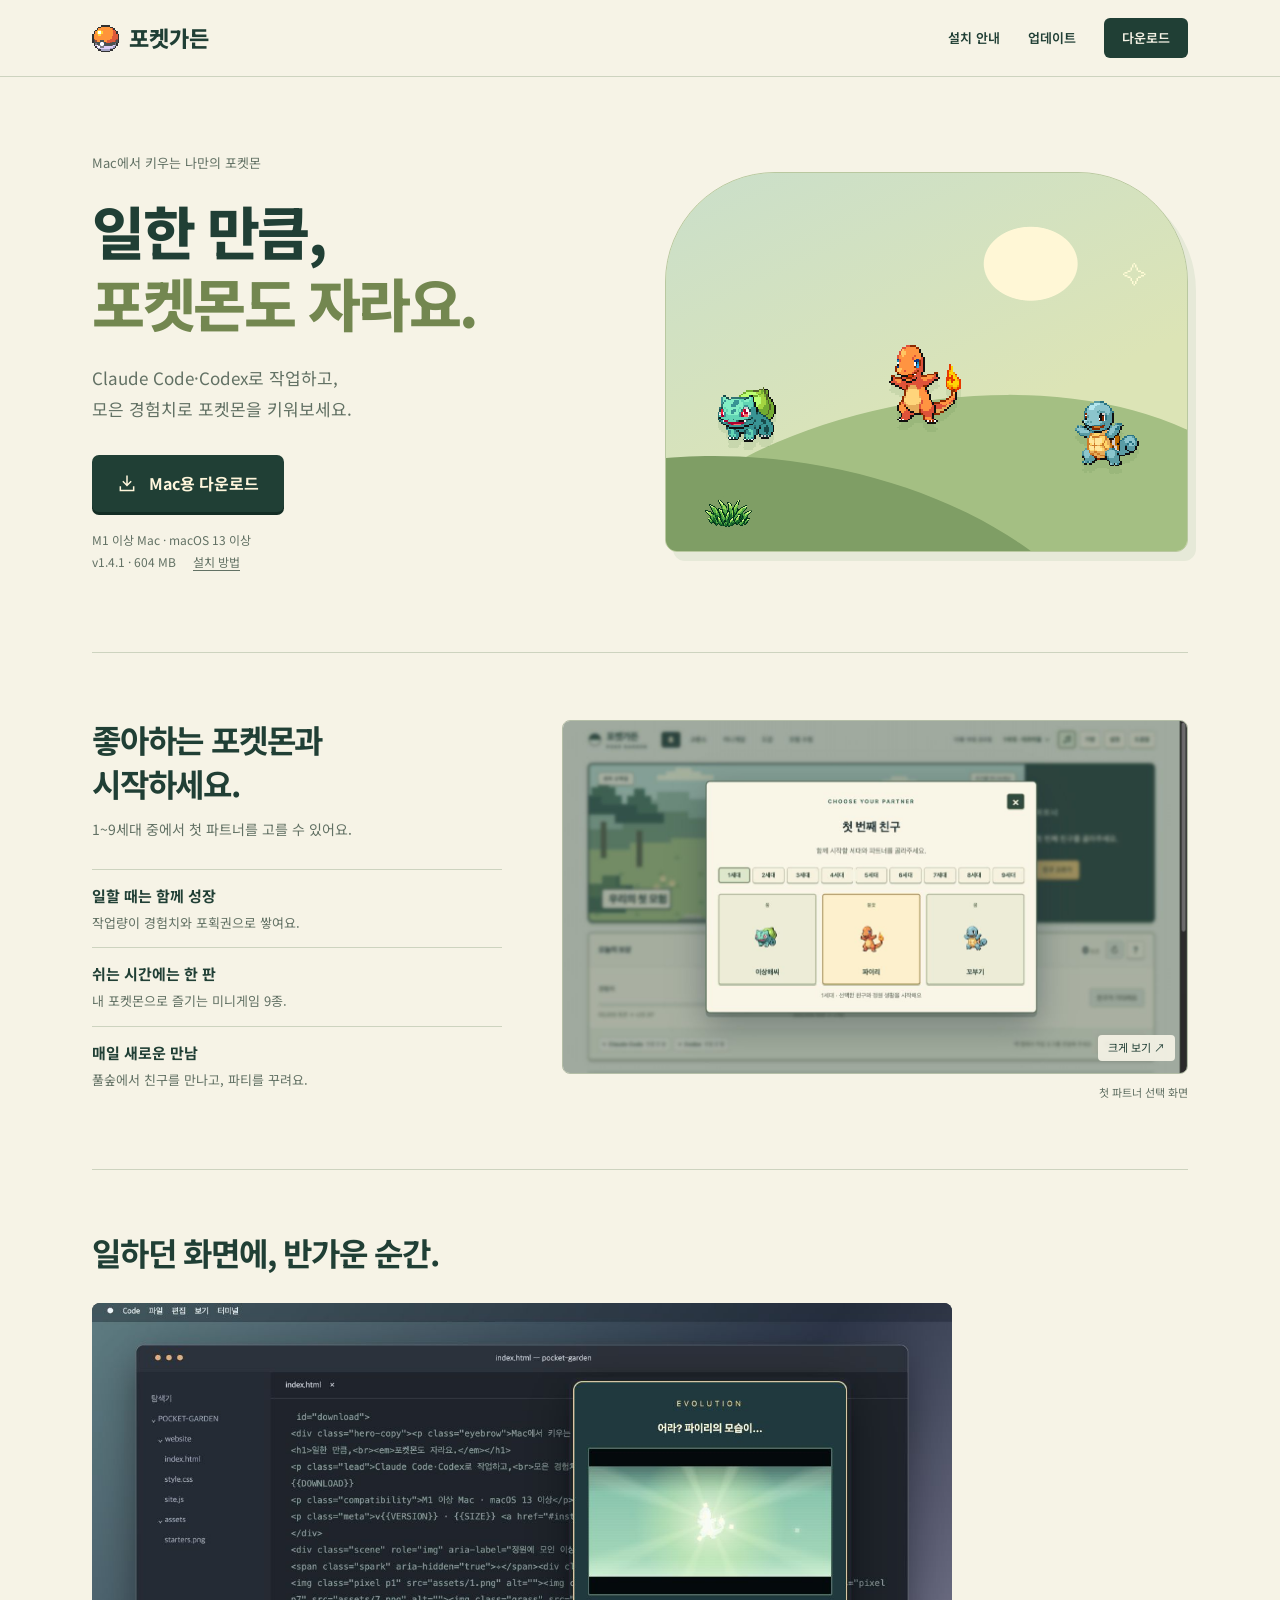
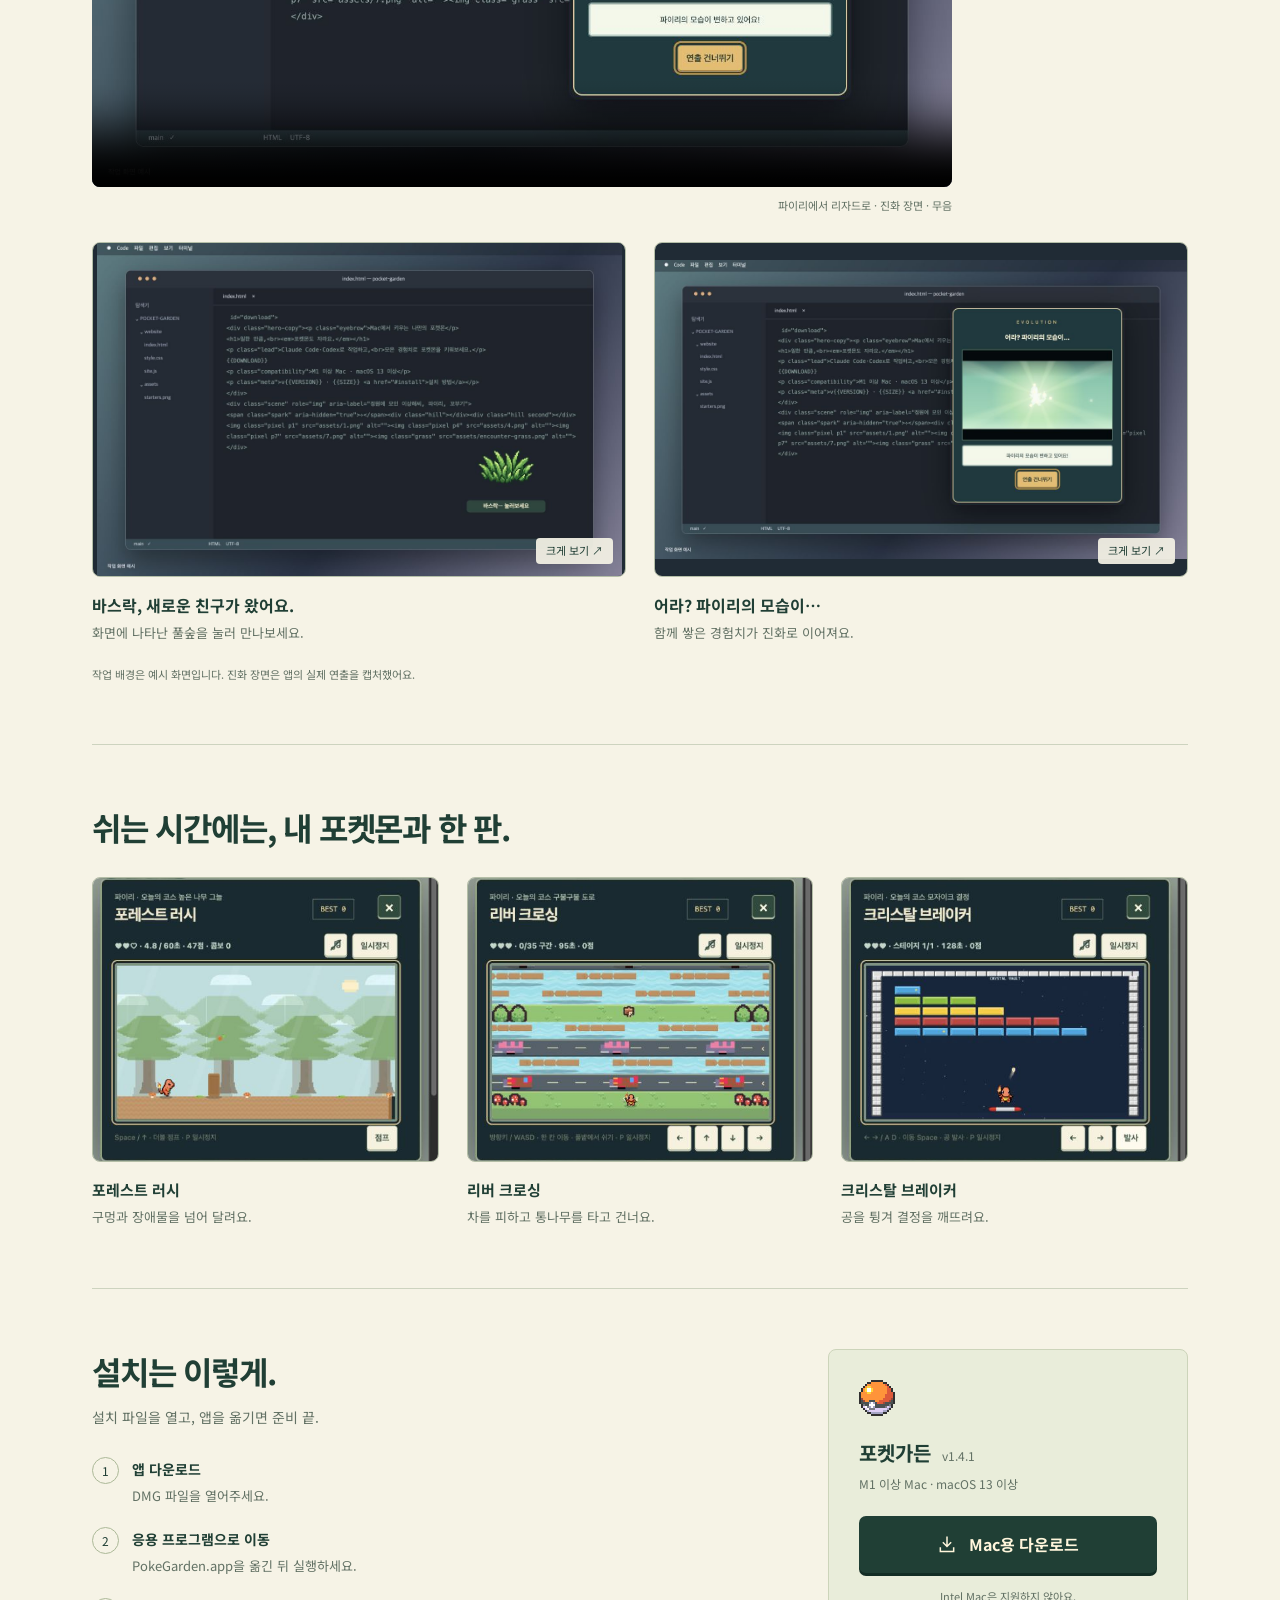
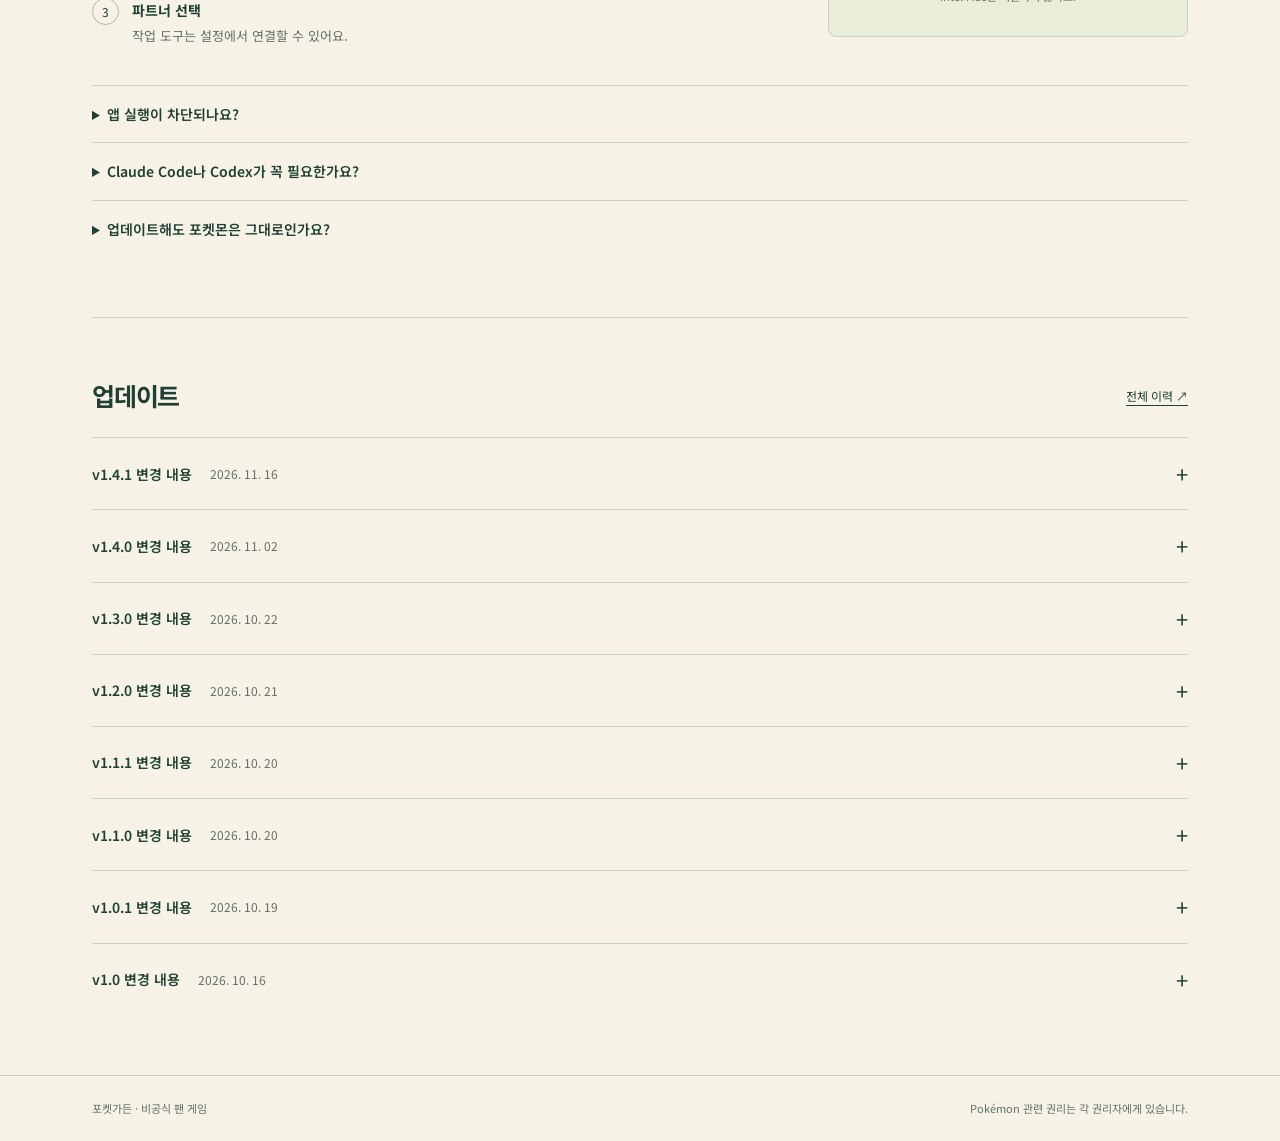
==== commit 4f70bbab: "Separate installer downloads from Sparkle updates and add download metrics" ====
--- a/docs/index.html
+++ b/docs/index.html
@@ -17,9 +17,9 @@
 <div class="hero-copy"><p class="eyebrow">Mac에서 키우는 나만의 포켓몬</p>
 <h1>일한 만큼,<br><em>포켓몬도 자라요.</em></h1>
 <p class="lead">Claude Code·Codex로 작업하고,<br>모은 경험치로 포켓몬을 키워보세요.</p>
-<a class="download" href="https://github.com/JeonDoGyun/pocket-garden-release/releases/download/v1.4.1/PokeGarden-1.4.1-arm64.zip"><svg viewBox="0 0 24 24" aria-hidden="true"><path d="M12 3v12m-5-5 5 5 5-5M4 16v5h16v-5"/></svg>Mac용 다운로드</a>
+<a class="download" href="https://github.com/JeonDoGyun/pocket-garden-release/releases/download/v1.4.1/PokeGarden-1.4.1-arm64.dmg"><svg viewBox="0 0 24 24" aria-hidden="true"><path d="M12 3v12m-5-5 5 5 5-5M4 16v5h16v-5"/></svg>Mac용 다운로드</a>
 <p class="compatibility">M1 이상 Mac · macOS 13 이상</p>
-<p class="meta">v1.4.1 · 563 MB <a href="#install">설치 방법</a></p>
+<p class="meta">v1.4.1 · 604 MB <a href="#install">설치 방법</a></p>
 </div>
 <div class="scene" role="img" aria-label="정원에 모인 이상해씨, 파이리, 꼬부기">
 <span class="spark" aria-hidden="true">✧</span><div class="hill"></div><div class="hill second"></div>
@@ -44,10 +44,10 @@
 </div><p class="capture-note">작업 배경은 예시 화면입니다. 진화 장면은 앱의 실제 연출을 캡처했어요.</p>
 </section>
 <section class="section" id="play"><h2>쉬는 시간에는, 내 포켓몬과 한 판.</h2><div class="game-shots moment-grid"><figure><button class="shotbutton" data-image="assets/game-forest.png" aria-label="포레스트 러시 크게 보기"><img class="shot" src="assets/game-forest.png" alt="파이리로 플레이하는 포레스트 러시" loading="lazy" width="527" height="826"></button><figcaption><strong>포레스트 러시</strong><span>구멍과 장애물을 넘어 달려요.</span></figcaption></figure><figure><button class="shotbutton" data-image="assets/game-river.png" aria-label="리버 크로싱 크게 보기"><img class="shot" src="assets/game-river.png" alt="파이리로 플레이하는 리버 크로싱" loading="lazy" width="527" height="826"></button><figcaption><strong>리버 크로싱</strong><span>차를 피하고 통나무를 타고 건너요.</span></figcaption></figure><figure><button class="shotbutton" data-image="assets/game-crystal.png" aria-label="크리스탈 브레이커 크게 보기"><img class="shot" src="assets/game-crystal.png" alt="파이리로 플레이하는 크리스탈 브레이커" loading="lazy" width="527" height="826"></button><figcaption><strong>크리스탈 브레이커</strong><span>공을 튕겨 결정을 깨뜨려요.</span></figcaption></figure></div></section><section class="install section" id="install" aria-labelledby="install-heading">
-<div><h2 id="install-heading">설치는 이렇게.</h2><p class="section-lead">압축을 풀고, 앱을 옮기면 준비 끝.</p>
-<ol class="install-steps"><li><b>앱 다운로드</b><span>ZIP 파일의 압축을 풀어주세요.</span></li><li><b>응용 프로그램으로 이동</b><span>PokeGarden.app을 옮긴 뒤 실행하세요.</span></li><li><b>파트너 선택</b><span>작업 도구는 설정에서 연결할 수 있어요.</span></li></ol>
+<div><h2 id="install-heading">설치는 이렇게.</h2><p class="section-lead">설치 파일을 열고, 앱을 옮기면 준비 끝.</p>
+<ol class="install-steps"><li><b>앱 다운로드</b><span>DMG 파일을 열어주세요.</span></li><li><b>응용 프로그램으로 이동</b><span>PokeGarden.app을 옮긴 뒤 실행하세요.</span></li><li><b>파트너 선택</b><span>작업 도구는 설정에서 연결할 수 있어요.</span></li></ol>
 </div>
-<aside class="download-panel" aria-label="앱 다운로드"><img src="assets/ball.png" alt="" width="36" height="36"><h3>포켓가든 <span>v1.4.1</span></h3><p>M1 이상 Mac · macOS 13 이상</p><a class="download" href="https://github.com/JeonDoGyun/pocket-garden-release/releases/download/v1.4.1/PokeGarden-1.4.1-arm64.zip"><svg viewBox="0 0 24 24" aria-hidden="true"><path d="M12 3v12m-5-5 5 5 5-5M4 16v5h16v-5"/></svg>Mac용 다운로드</a><small>Intel Mac은 지원하지 않아요.</small></aside>
+<aside class="download-panel" aria-label="앱 다운로드"><img src="assets/ball.png" alt="" width="36" height="36"><h3>포켓가든 <span>v1.4.1</span></h3><p>M1 이상 Mac · macOS 13 이상</p><a class="download" href="https://github.com/JeonDoGyun/pocket-garden-release/releases/download/v1.4.1/PokeGarden-1.4.1-arm64.dmg"><svg viewBox="0 0 24 24" aria-hidden="true"><path d="M12 3v12m-5-5 5 5 5-5M4 16v5h16v-5"/></svg>Mac용 다운로드</a><small>Intel Mac은 지원하지 않아요.</small></aside>
 <div class="faq">
 <details><summary>앱 실행이 차단되나요?</summary><p>현재는 Apple 공증을 받지 않은 테스트 버전이라 macOS에서 실행이 제한될 수 있어요. 표시된 안내를 배포자에게 전달해 주세요.</p></details>
 <details><summary>Claude Code나 Codex가 꼭 필요한가요?</summary><p>작업 보상을 받으려면 둘 중 하나를 연결해야 해요. 연결 없이도 포켓몬 포획과 미니게임을 즐길 수 있어요. 선택한 로컬 기록 폴더에서 입·출력 토큰 수를 집계해요. 집계 정보는 내 맥에 저장하며, 대화 본문을 집계 파일에 저장하거나 집계를 위해 서버로 전송하지 않아요.</p></details>
@@ -59,5 +59,5 @@
 </main>
 <footer><div class="wrap"><span>포켓가든 · 비공식 팬 게임</span><span>Pokémon 관련 권리는 각 권리자에게 있습니다.</span></div></footer>
 <dialog id="image-viewer" aria-label="게임 화면 확대"><img alt=""><button type="button">닫기</button></dialog>
-<dialog id="install-guide" aria-labelledby="guide-title"><button class="guide-close" type="button" aria-label="설치 안내 닫기">×</button><h2 id="guide-title">다운로드 후, 이렇게 시작하세요.</h2><p>다운로드가 시작되지 않으면 아래 버튼을 눌러주세요.</p><ol class="install-steps"><li><b>압축 풀기</b><span>다운로드 폴더에서 ZIP 파일을 열어주세요.</span></li><li><b>앱 옮기기</b><span>PokeGarden.app을 응용 프로그램 폴더로 옮겨 실행하세요.</span></li><li><b>첫 친구 고르기</b><span>원하는 세대와 스타팅 포켓몬을 선택하세요. 작업 도구 연결은 나중에 해도 돼요.</span></li></ol><details><summary>macOS에서 실행이 차단된다면</summary><p>Apple 공증을 받지 않은 테스트 버전입니다. 표시된 안내를 배포자에게 전달해 주세요.</p></details><a class="download guide-retry">다시 다운로드</a></dialog><script src="site.js?v=20261016-guide"></script>
+<dialog id="install-guide" aria-labelledby="guide-title"><button class="guide-close" type="button" aria-label="설치 안내 닫기">×</button><h2 id="guide-title">다운로드 후, 이렇게 시작하세요.</h2><p>다운로드가 시작되지 않으면 아래 버튼을 눌러주세요.</p><ol class="install-steps"><li><b>설치 파일 열기</b><span>다운로드 폴더에서 DMG 파일을 열어주세요.</span></li><li><b>앱 옮기기</b><span>PokeGarden.app을 응용 프로그램 폴더로 옮겨 실행하세요.</span></li><li><b>첫 친구 고르기</b><span>원하는 세대와 스타팅 포켓몬을 선택하세요. 작업 도구 연결은 나중에 해도 돼요.</span></li></ol><details><summary>macOS에서 실행이 차단된다면</summary><p>Apple 공증을 받지 않은 테스트 버전입니다. 표시된 안내를 배포자에게 전달해 주세요.</p></details><a class="download guide-retry">다시 다운로드</a></dialog><script src="site.js?v=20261016-guide"></script>
 </body></html>
